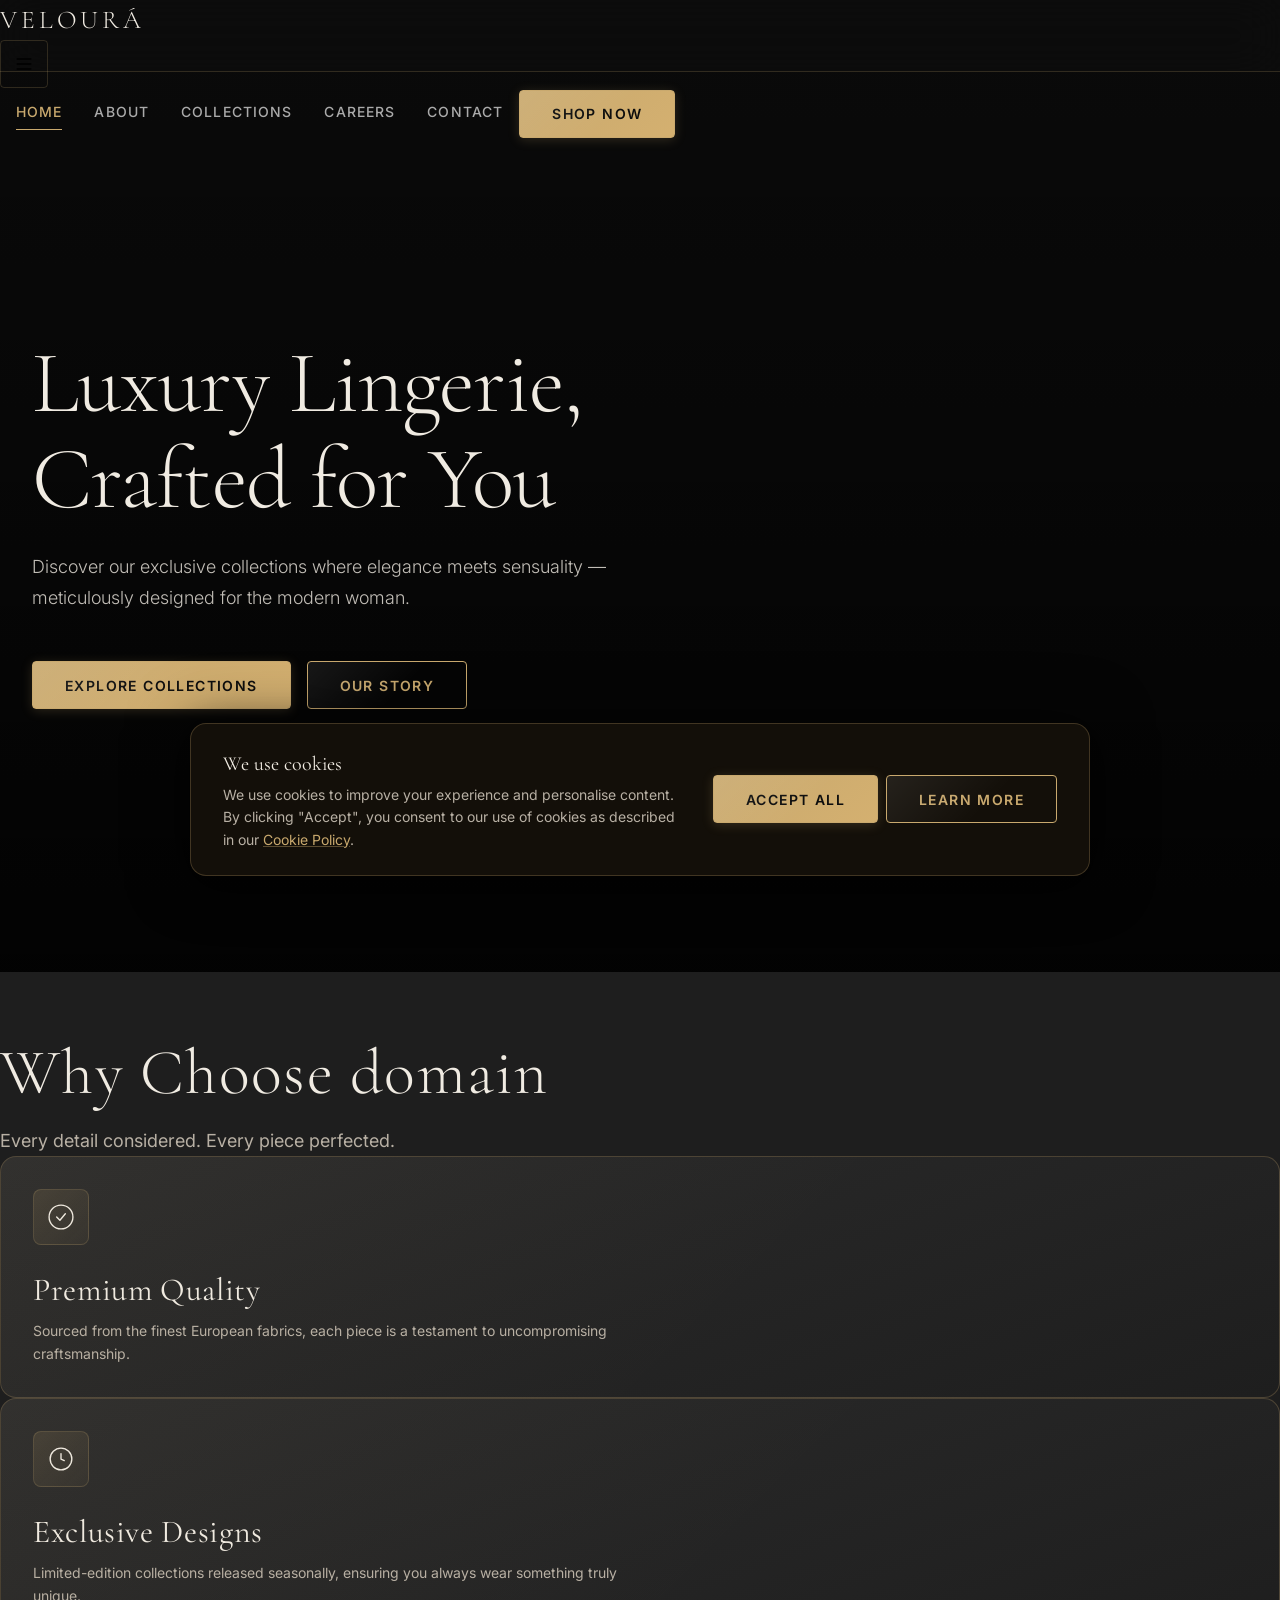
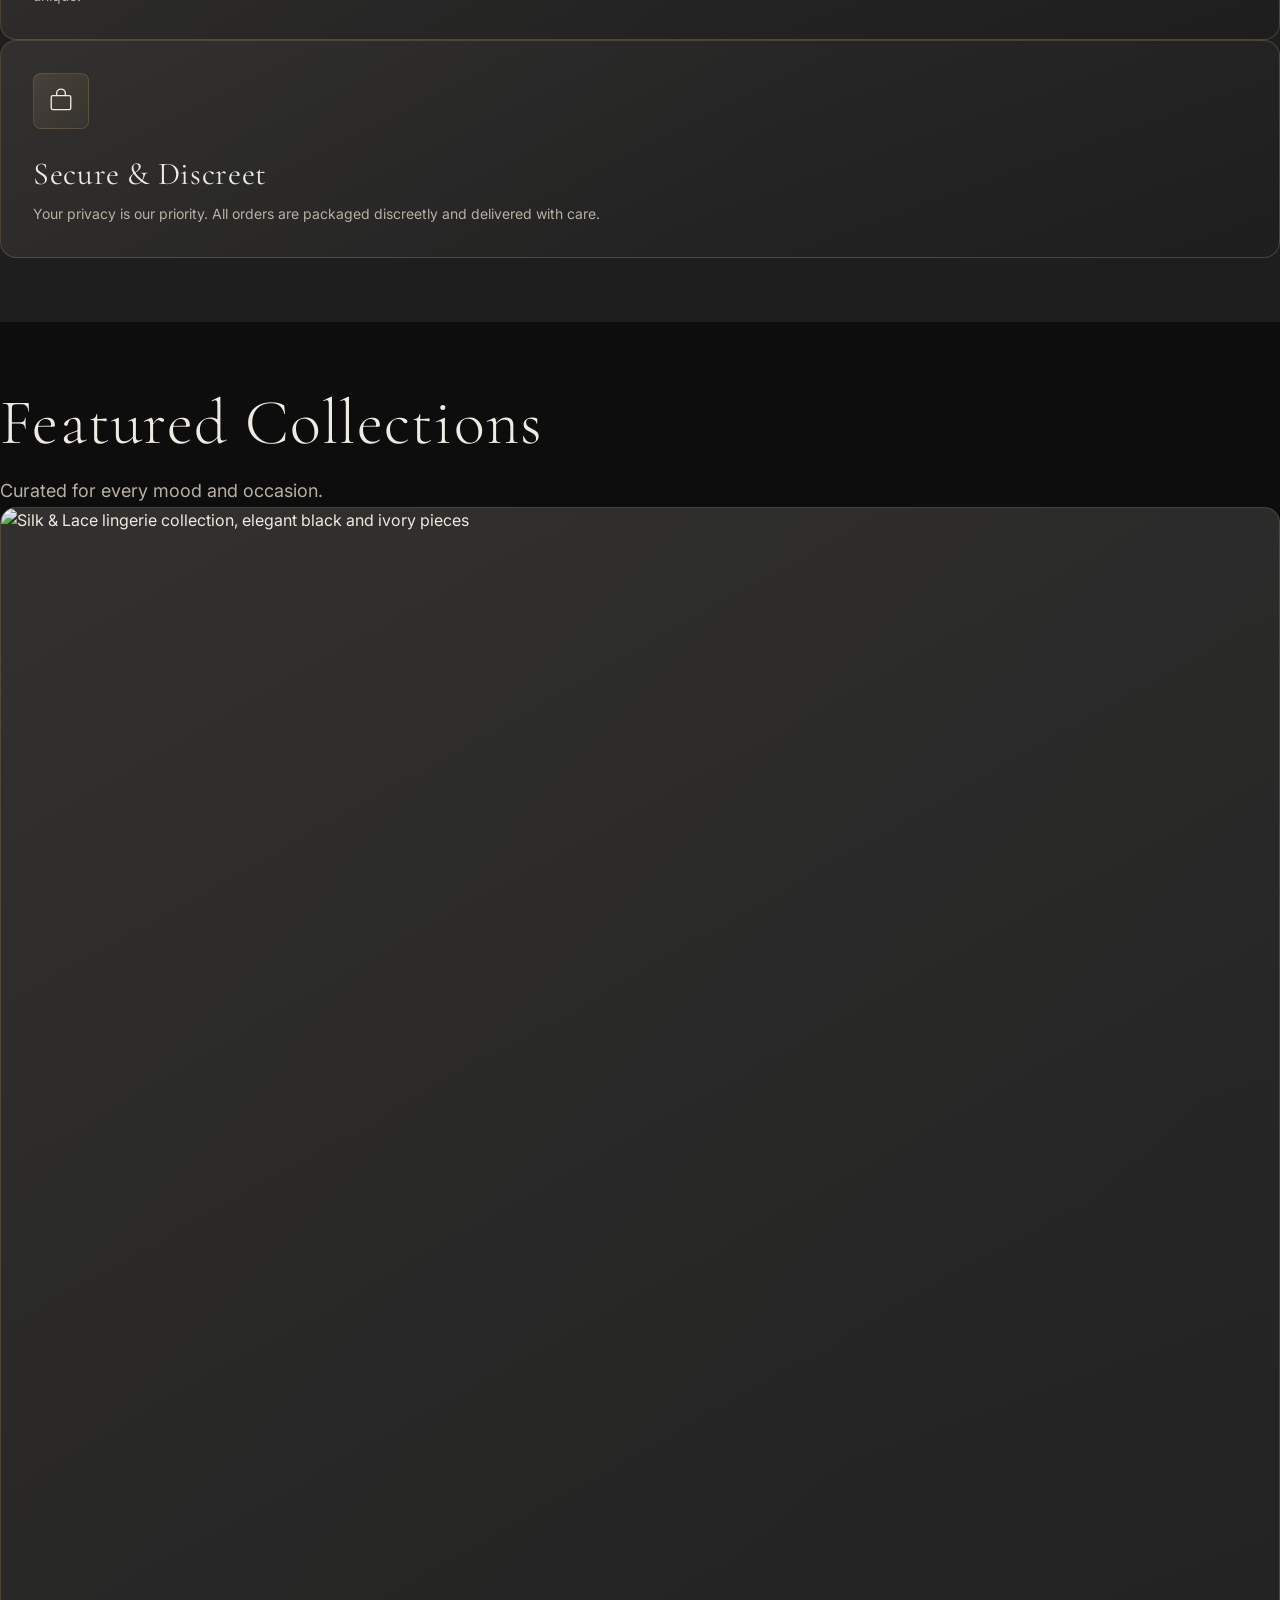
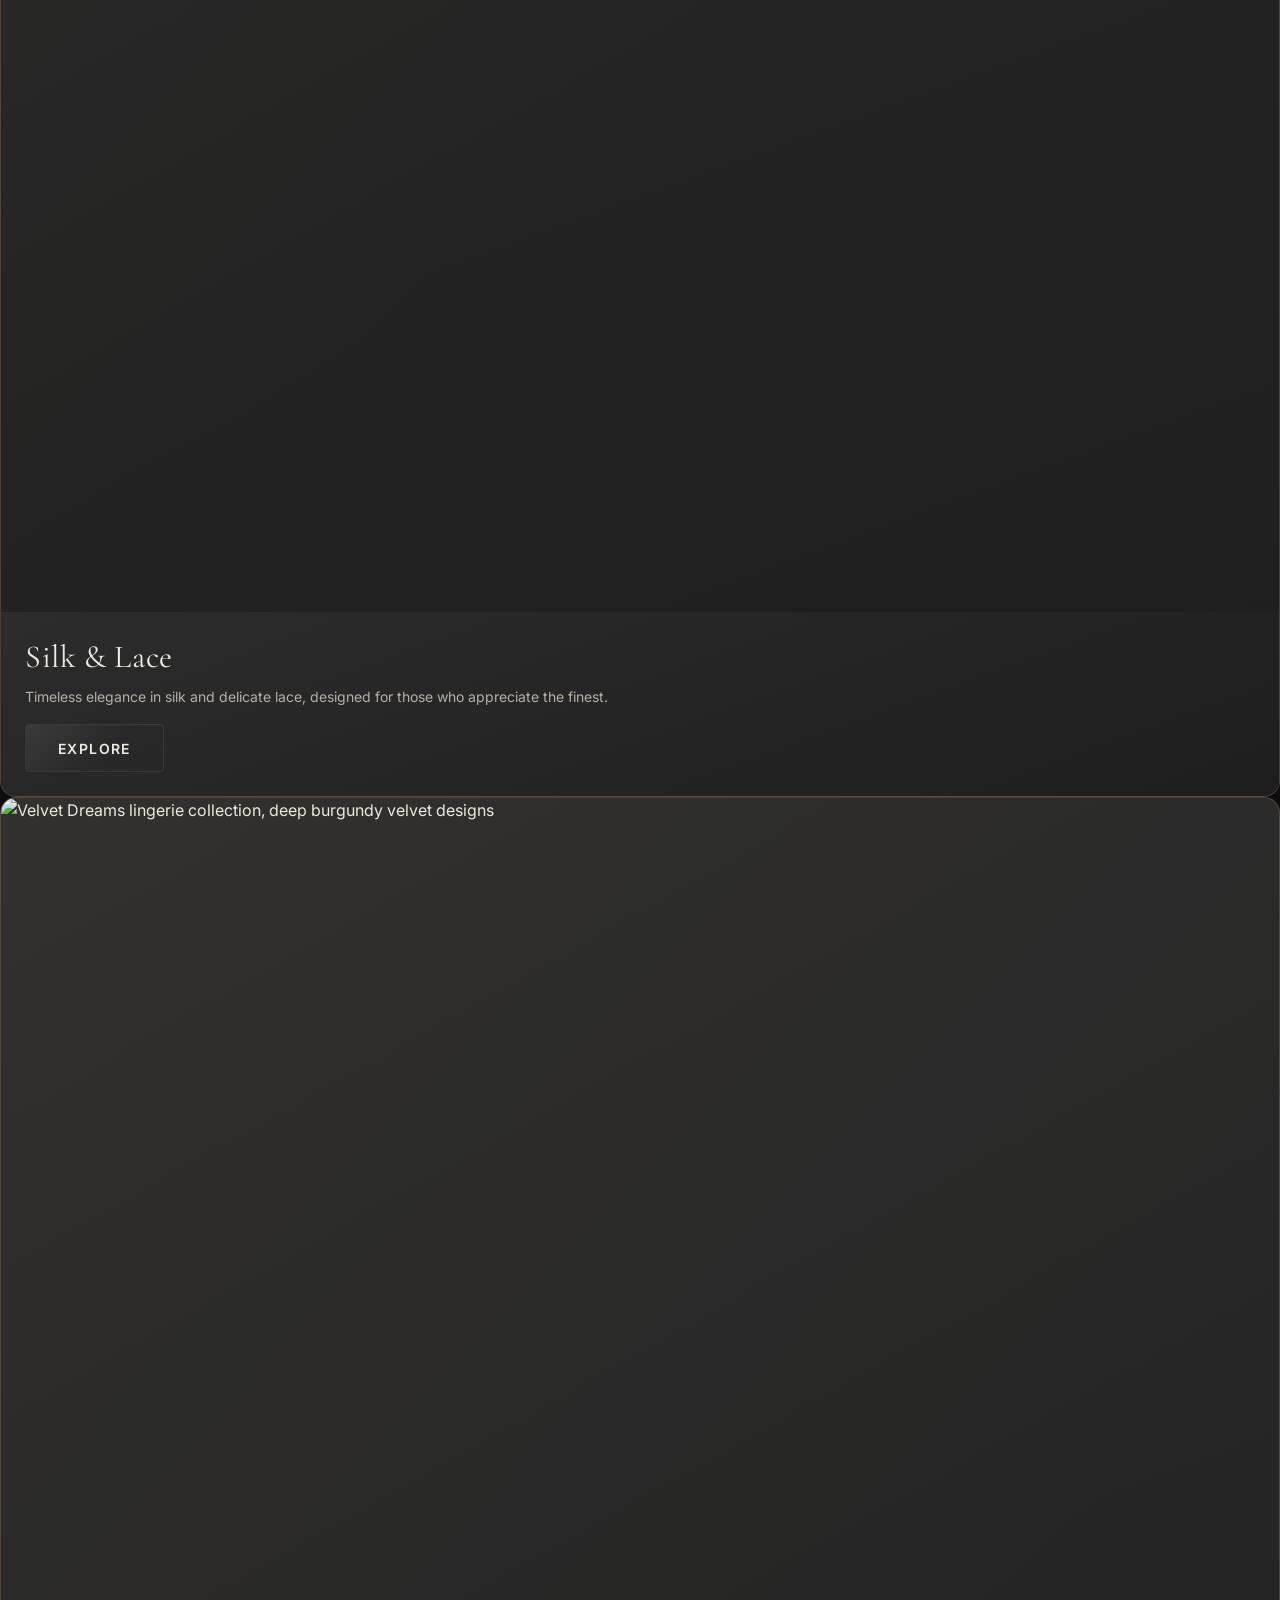
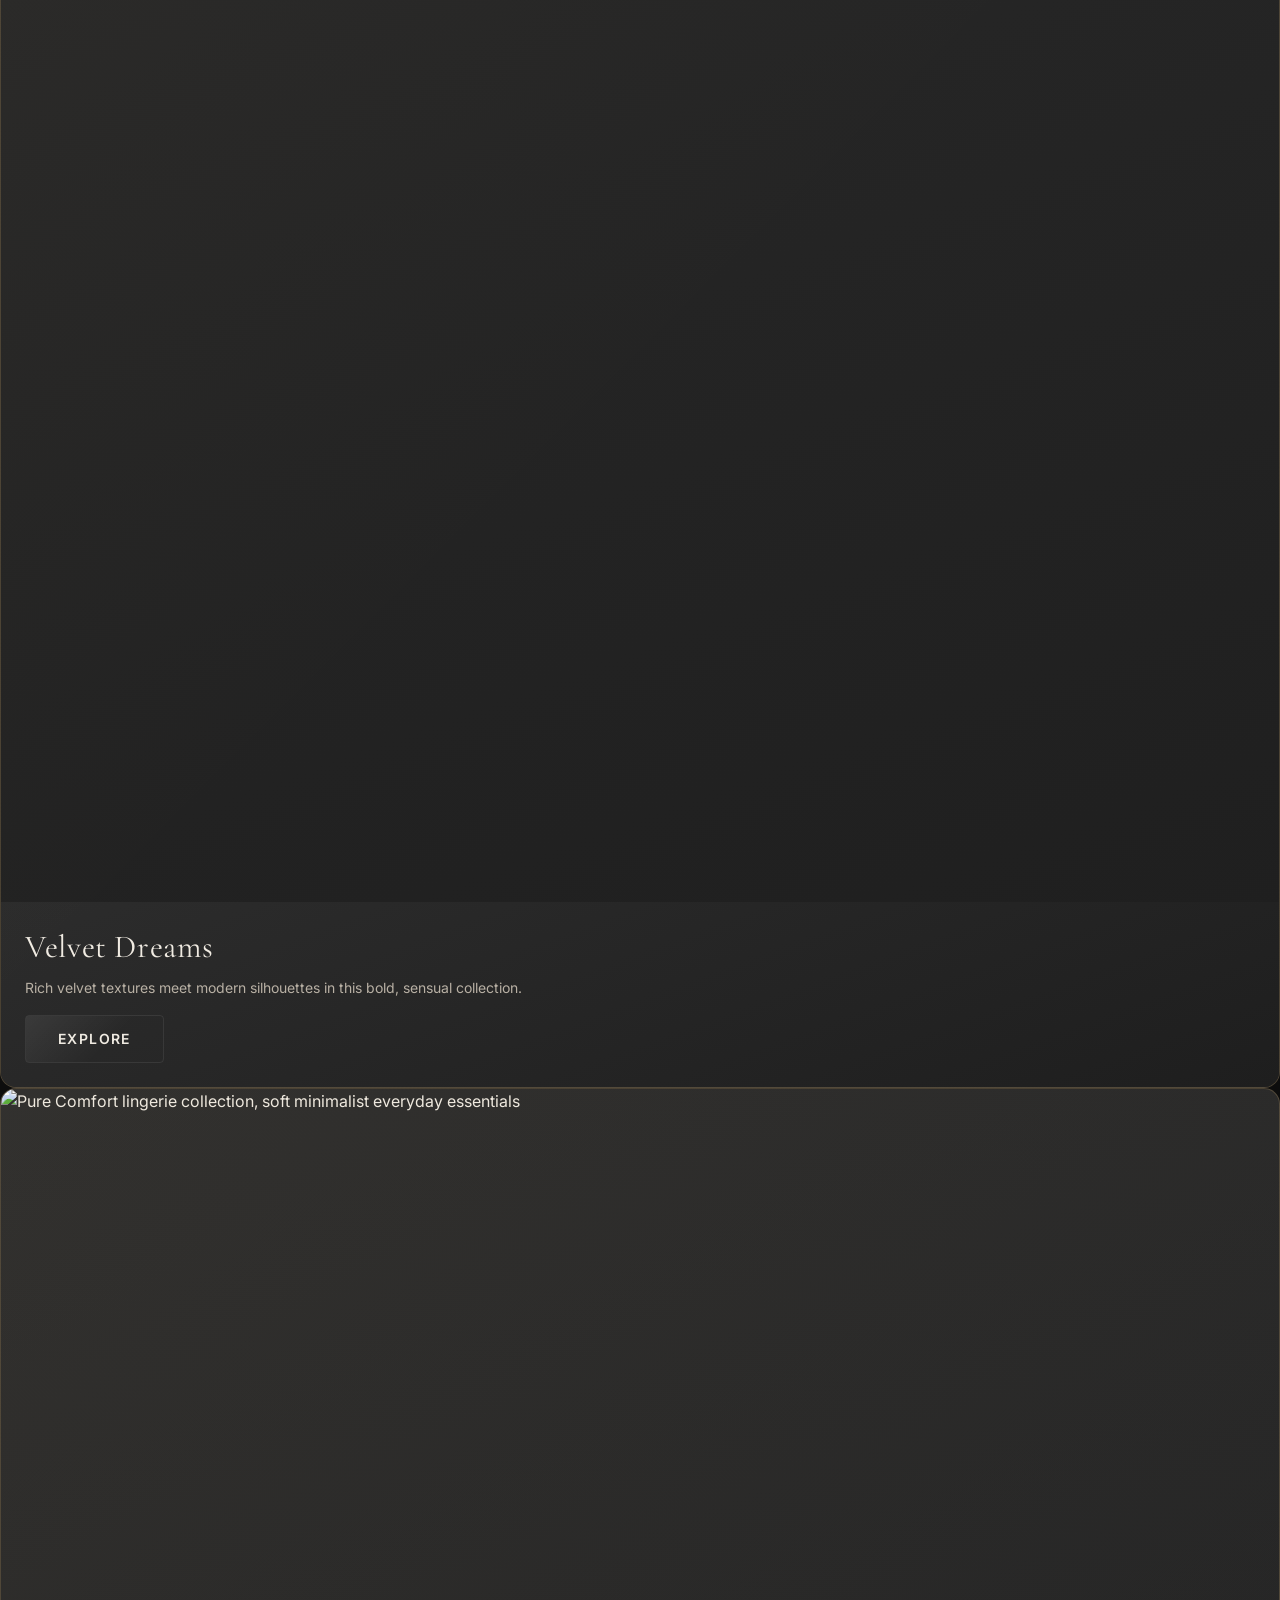
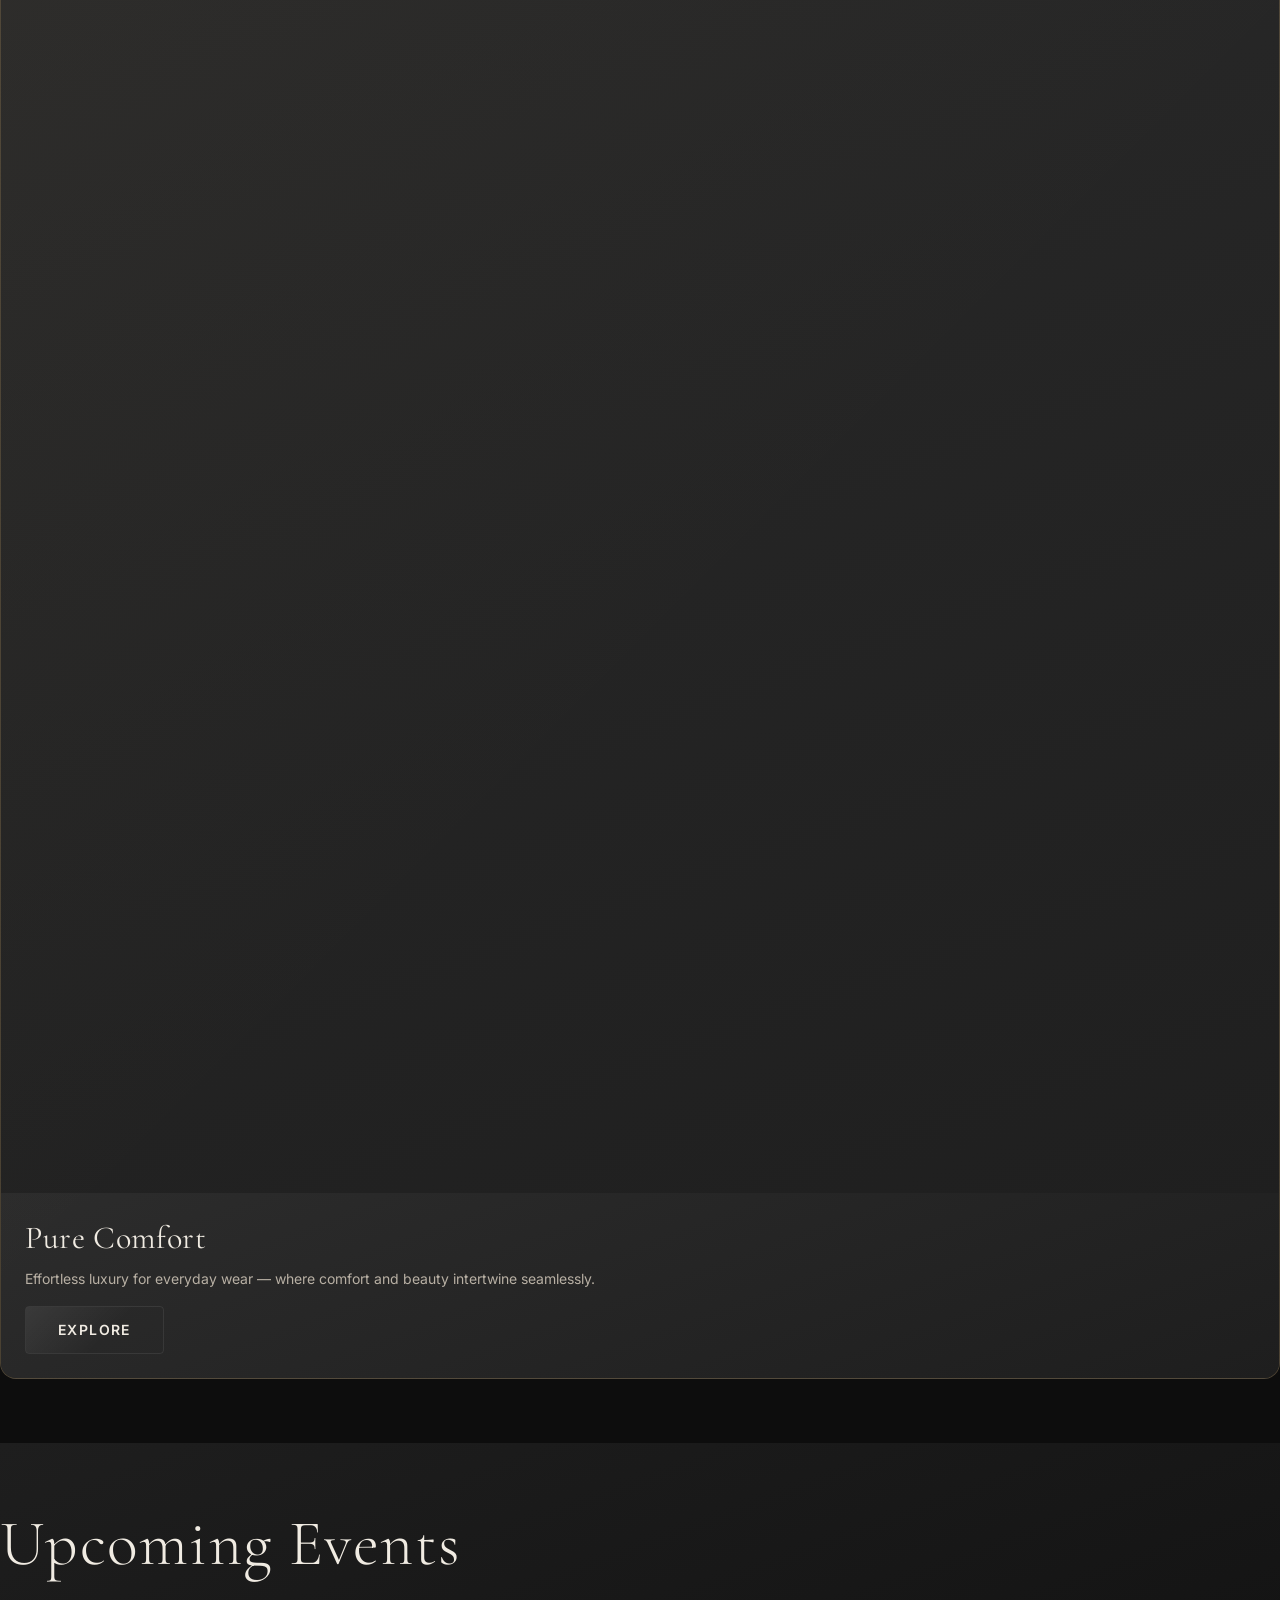
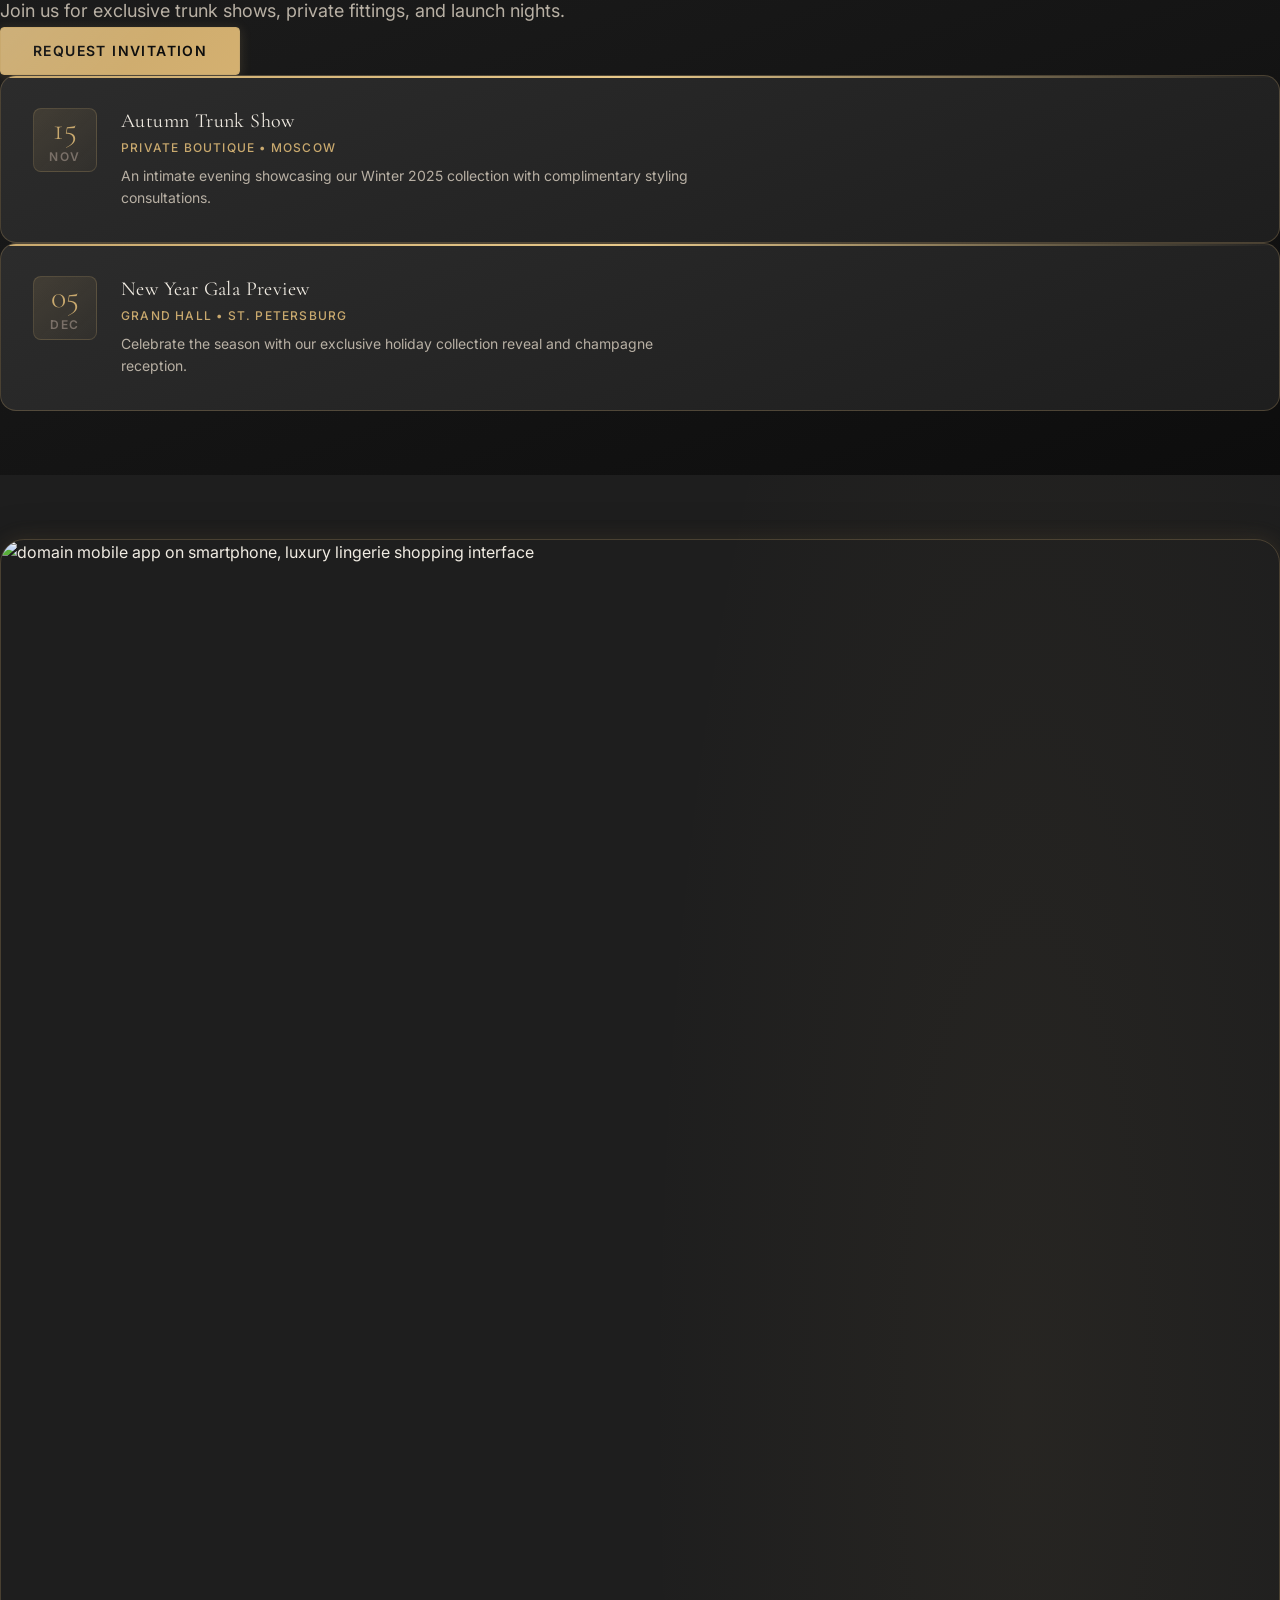
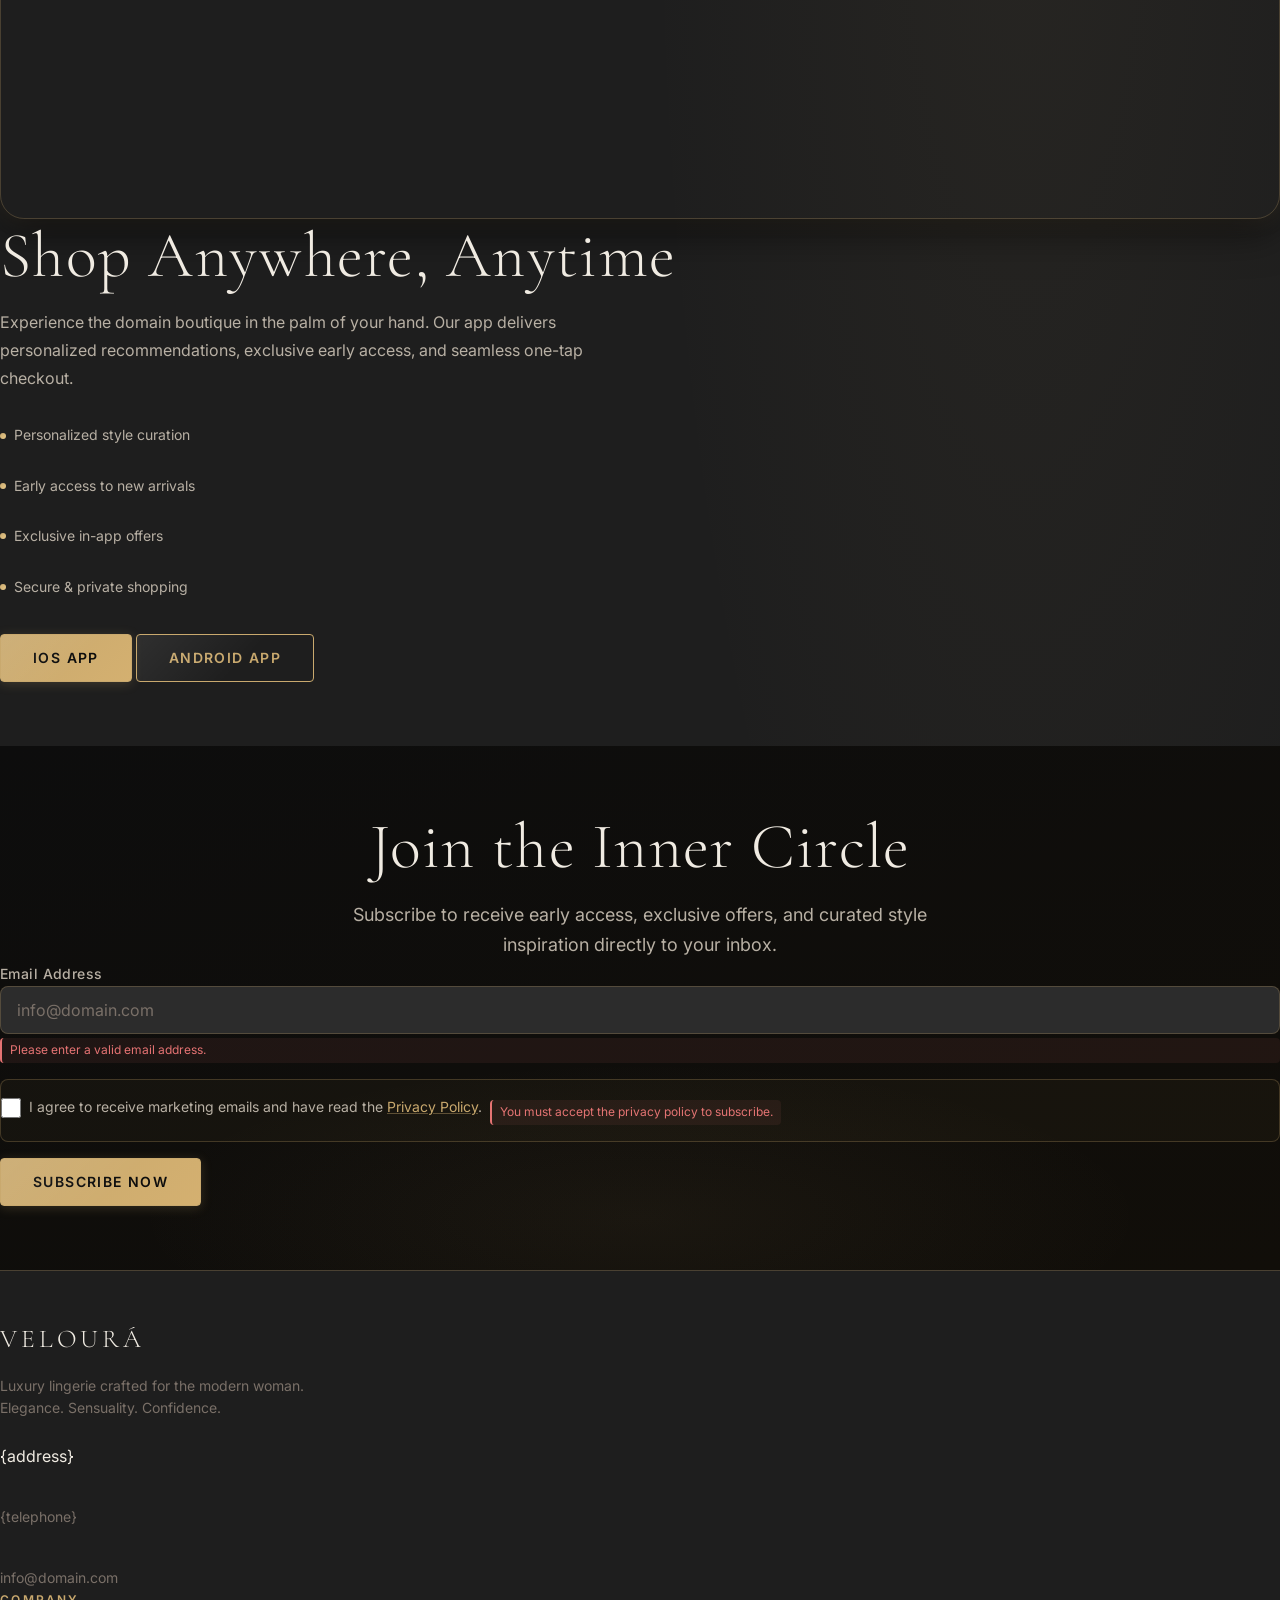
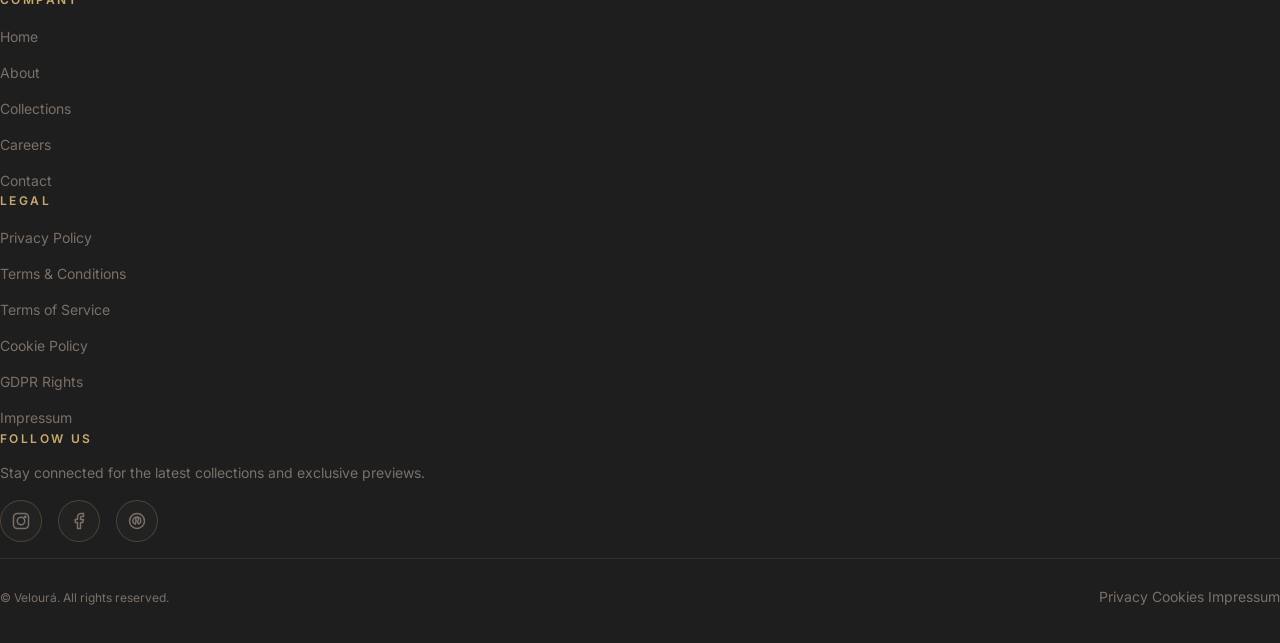
==== index.html @ 486b0f8d "Initial commit: Batch msgbatch_01GGLKEgUrs7JNoFE5QfkmEN results" ====
<!doctype html>
<html lang="en">
 <head>
  <meta charset="UTF-8">
  <meta name="viewport" content="width=device-width, initial-scale=1.0">
  <title>domain | Luxury Lingerie Boutique</title>
  <meta name="description" content="Discover domain — a premium luxury lingerie boutique offering refined collections for the modern woman. Explore our exquisite designs crafted with passion and precision.">
  <meta name="robots" content="index, follow">
  <link rel="canonical" href="https://domain.com/">
  <meta property="og:type" content="website">
  <meta property="og:url" content="https://domain.com/">
  <meta property="og:title" content="domain | Luxury Lingerie Boutique">
  <meta property="og:description" content="Discover domain — a premium luxury lingerie boutique offering refined collections for the modern woman.">
  <meta property="og:image" content="https://images.unsplash.com/photo-1558769132-cb1aea458c5e?w=1200&amp;q=80">
  <meta name="twitter:card" content="summary_large_image">
  <meta name="twitter:title" content="domain | Luxury Lingerie Boutique">
  <meta name="twitter:description" content="Discover domain — a premium luxury lingerie boutique offering refined collections for the modern woman.">
  <meta name="twitter:image" content="https://images.unsplash.com/photo-1558769132-cb1aea458c5e?w=1200&amp;q=80">
  <link rel="stylesheet" href="style.css">
  <link rel="icon" type="image/png" href="/favicon.png">
  <link rel="apple-touch-icon" href="/apple-touch-icon.png">
 </head>
 <body>
  <header class="l-header c-header navbar navbar-expand-md sticky-top" role="banner">
   <div class="container">
    <a class="navbar-brand c-logo" href="/" aria-label="Velourá — Home"> <span class="c-logo__wordmark">Velourá</span> </a>
    <button class="navbar-toggler c-nav__toggle" type="button" aria-controls="primaryNav" aria-expanded="false" aria-label="Toggle navigation"><span class="c-nav__toggle-icon"> 
      <svg width="24" height="24" viewBox="0 0 24 24" fill="none" aria-hidden="true" focusable="false">
       <rect x="3" y="5" width="18" height="2" rx="1" fill="currentColor" /> <rect x="3" y="11" width="18" height="2" rx="1" fill="currentColor" /> <rect x="3" y="17" width="18" height="2" rx="1" fill="currentColor" />
      </svg> 
     </span></button>
    <div class="collapse navbar-collapse c-nav" id="primaryNav">
     <ul class="navbar-nav ms-auto mb-2 mb-md-0 c-nav__list" role="list">
      <li class="nav-item" role="listitem"><a class="nav-link c-nav__link is-active" href="/" aria-current="page">Home</a></li>
      <li class="nav-item" role="listitem"><a class="nav-link c-nav__link" href="about.html">About</a></li>
      <li class="nav-item" role="listitem"><a class="nav-link c-nav__link" href="services.html">Collections</a></li>
      <li class="nav-item" role="listitem"><a class="nav-link c-nav__link" href="careers.html">Careers</a></li>
      <li class="nav-item" role="listitem"><a class="nav-link c-nav__link" href="contact.html">Contact</a></li>
     </ul>
     <a href="contact.html" class="c-button c-button--primary ms-md-3">Shop Now</a>
    </div>
   </div>
  </header>
  <main id="main-content">
   <section class="c-hero l-section" aria-labelledby="hero-heading" id="hero">
    <div class="c-hero__video-wrapper" role="img" aria-label="Luxury lingerie background">
     <video class="c-hero__video" autoplay muted loop playsinline poster="https://images.unsplash.com/photo-1558769132-cb1aea458c5e?w=1920&amp;q=80" aria-hidden="true">
      <source src="https://cdn.coverr.co/videos/coverr-fashion-model-walking-in-a-loft-1573/1080p.mp4" type="video/mp4">
     </video>
     <div class="c-hero__overlay" aria-hidden="true"></div>
    </div>
    <div class="container c-hero__content">
     <div class="row justify-content-start align-items-center">
      <div class="col-12 col-md-8 col-lg-6" data-aos="fade-up">
       <h1 class="c-hero__title">Luxury Lingerie,
        <br>
        Crafted for You</h1>
       <p class="c-hero__subtitle">Discover our exclusive collections where elegance meets sensuality — meticulously designed for the modern woman.</p>
       <div class="c-hero__actions d-flex flex-wrap gap-3">
        <a href="services.html" class="c-button c-button--primary">Explore Collections</a> <a href="about.html" class="c-button c-button--outline">Our Story</a>
       </div>
      </div>
     </div>
    </div>
   </section>
   <section class="l-section py-4 py-md-5 c-features" id="features" aria-labelledby="features-heading" scroll-margin-top="var(--header-h)">
    <div class="container">
     <div class="row text-center mb-4 mb-md-5">
      <div class="col-12">
       <h2 id="features-heading" class="c-section__title" data-aos="fade-up">Why Choose domain</h2>
       <p class="c-section__subtitle" data-aos="fade-up" data-aos-delay="100">Every detail considered. Every piece perfected.</p>
      </div>
     </div>
     <div class="row g-4">
      <div class="col-12 col-md-4" data-aos="fade-up" data-aos-delay="0">
       <div class="c-card c-card--feature h-100">
        <div class="c-card__icon-wrap" aria-hidden="true">
         <svg width="48" height="48" viewBox="0 0 48 48" fill="none" aria-hidden="true" focusable="false">
          <circle cx="24" cy="24" r="22" stroke="currentColor" stroke-width="2.5" /> <path d="M16 24l6 6 10-12" stroke="currentColor" stroke-width="2.5" stroke-linecap="round" stroke-linejoin="round" />
         </svg>
        </div>
        <h3 class="c-card__title">Premium Quality</h3>
        <p class="c-card__text">Sourced from the finest European fabrics, each piece is a testament to uncompromising craftsmanship.</p>
       </div>
      </div>
      <div class="col-12 col-md-4" data-aos="fade-up" data-aos-delay="120">
       <div class="c-card c-card--feature h-100">
        <div class="c-card__icon-wrap" aria-hidden="true">
         <svg width="48" height="48" viewBox="0 0 48 48" fill="none" aria-hidden="true" focusable="false">
          <path d="M24 4C13 4 4 13 4 24s9 20 20 20 20-9 20-20S35 4 24 4z" stroke="currentColor" stroke-width="2.5" /> <path d="M24 14v10l6 3" stroke="currentColor" stroke-width="2.5" stroke-linecap="round" />
         </svg>
        </div>
        <h3 class="c-card__title">Exclusive Designs</h3>
        <p class="c-card__text">Limited-edition collections released seasonally, ensuring you always wear something truly unique.</p>
       </div>
      </div>
      <div class="col-12 col-md-4" data-aos="fade-up" data-aos-delay="240">
       <div class="c-card c-card--feature h-100">
        <div class="c-card__icon-wrap" aria-hidden="true">
         <svg width="48" height="48" viewBox="0 0 48 48" fill="none" aria-hidden="true" focusable="false">
          <rect x="6" y="14" width="36" height="26" rx="3" stroke="currentColor" stroke-width="2.5" /> <path d="M16 14V10a8 8 0 0116 0v4" stroke="currentColor" stroke-width="2.5" stroke-linecap="round" />
         </svg>
        </div>
        <h3 class="c-card__title">Secure &amp; Discreet</h3>
        <p class="c-card__text">Your privacy is our priority. All orders are packaged discreetly and delivered with care.</p>
       </div>
      </div>
     </div>
    </div>
   </section>
   <section class="l-section py-4 py-md-5 c-collections" id="collections" aria-labelledby="collections-heading">
    <div class="container">
     <div class="row text-center mb-4 mb-md-5">
      <div class="col-12">
       <h2 id="collections-heading" class="c-section__title" data-aos="fade-up">Featured Collections</h2>
       <p class="c-section__subtitle" data-aos="fade-up" data-aos-delay="100">Curated for every mood and occasion.</p>
      </div>
     </div>
     <div class="row g-4">
      <div class="col-12 col-sm-6 col-lg-4" data-aos="fade-up" data-aos-delay="0">
       <article class="c-card c-card--collection h-100 d-flex flex-column">
        <div class="ratio ratio-3x4 c-card__media">
         <img src="https://images.unsplash.com/photo-1571513722275-4b41940f54b8?w=600&amp;q=80" alt="Silk &amp; Lace lingerie collection, elegant black and ivory pieces" width="600" height="800" class="img-fluid object-fit-cover" loading="lazy">
        </div>
        <div class="c-card__body d-flex flex-column flex-grow-1 p-3">
         <h3 class="c-card__title">Silk &amp; Lace</h3>
         <p class="c-card__text flex-grow-1">Timeless elegance in silk and delicate lace, designed for those who appreciate the finest.</p>
         <a href="services.html" class="c-button c-button--ghost mt-auto" aria-label="View Silk and Lace collection">Explore</a>
        </div>
       </article>
      </div>
      <div class="col-12 col-sm-6 col-lg-4" data-aos="fade-up" data-aos-delay="120">
       <article class="c-card c-card--collection h-100 d-flex flex-column">
        <div class="ratio ratio-3x4 c-card__media">
         <img src="https://images.unsplash.com/photo-1594484208280-efa00f96fc21?w=600&amp;q=80" alt="Velvet Dreams lingerie collection, deep burgundy velvet designs" width="600" height="800" class="img-fluid object-fit-cover" loading="lazy">
        </div>
        <div class="c-card__body d-flex flex-column flex-grow-1 p-3">
         <h3 class="c-card__title">Velvet Dreams</h3>
         <p class="c-card__text flex-grow-1">Rich velvet textures meet modern silhouettes in this bold, sensual collection.</p>
         <a href="services.html" class="c-button c-button--ghost mt-auto" aria-label="View Velvet Dreams collection">Explore</a>
        </div>
       </article>
      </div>
      <div class="col-12 col-sm-6 col-lg-4" data-aos="fade-up" data-aos-delay="240">
       <article class="c-card c-card--collection h-100 d-flex flex-column">
        <div class="ratio ratio-3x4 c-card__media">
         <img src="https://images.unsplash.com/photo-1603217040830-9a5b6e8d2929?w=600&amp;q=80" alt="Pure Comfort lingerie collection, soft minimalist everyday essentials" width="600" height="800" class="img-fluid object-fit-cover" loading="lazy">
        </div>
        <div class="c-card__body d-flex flex-column flex-grow-1 p-3">
         <h3 class="c-card__title">Pure Comfort</h3>
         <p class="c-card__text flex-grow-1">Effortless luxury for everyday wear — where comfort and beauty intertwine seamlessly.</p>
         <a href="services.html" class="c-button c-button--ghost mt-auto" aria-label="View Pure Comfort collection">Explore</a>
        </div>
       </article>
      </div>
     </div>
    </div>
   </section>
   <section class="l-section py-4 py-md-5 c-events" id="events" aria-labelledby="events-heading">
    <div class="container">
     <div class="row align-items-center mb-4 mb-md-5">
      <div class="col-12 col-md-8">
       <h2 id="events-heading" class="c-section__title" data-aos="fade-right">Upcoming Events</h2>
       <p class="c-section__subtitle" data-aos="fade-right" data-aos-delay="80">Join us for exclusive trunk shows, private fittings, and launch nights.</p>
      </div>
      <div class="col-12 col-md-4 text-md-end" data-aos="fade-left">
       <a href="contact.html" class="c-button c-button--primary">Request Invitation</a>
      </div>
     </div>
     <div class="row g-4">
      <div class="col-12 col-md-6" data-aos="fade-up" data-aos-delay="0">
       <article class="c-event-card" aria-label="Autumn Trunk Show event">
        <div class="c-event-card__date" aria-label="November 15">
         <span class="c-event-card__day">15</span> <span class="c-event-card__month">Nov</span>
        </div>
        <div class="c-event-card__info">
         <h3 class="c-event-card__title">Autumn Trunk Show</h3>
         <p class="c-event-card__meta">Private Boutique • Moscow</p>
         <p class="c-event-card__desc">An intimate evening showcasing our Winter 2025 collection with complimentary styling consultations.</p>
        </div>
       </article>
      </div>
      <div class="col-12 col-md-6" data-aos="fade-up" data-aos-delay="120">
       <article class="c-event-card" aria-label="New Year Gala Preview event">
        <div class="c-event-card__date" aria-label="December 5">
         <span class="c-event-card__day">05</span> <span class="c-event-card__month">Dec</span>
        </div>
        <div class="c-event-card__info">
         <h3 class="c-event-card__title">New Year Gala Preview</h3>
         <p class="c-event-card__meta">Grand Hall • St. Petersburg</p>
         <p class="c-event-card__desc">Celebrate the season with our exclusive holiday collection reveal and champagne reception.</p>
        </div>
       </article>
      </div>
     </div>
    </div>
   </section>
   <section class="l-section py-4 py-md-5 c-app-promo" id="app" aria-labelledby="app-heading">
    <div class="container">
     <div class="row align-items-center g-5">
      <div class="col-12 col-lg-6" data-aos="fade-right">
       <div class="ratio ratio-1x1 c-app-promo__image-wrap">
        <img src="https://images.unsplash.com/photo-1512941937669-90a1b58e7e9c?w=700&amp;q=80" alt="domain mobile app on smartphone, luxury lingerie shopping interface" width="700" height="700" class="img-fluid object-fit-cover" loading="lazy">
       </div>
      </div>
      <div class="col-12 col-lg-6" data-aos="fade-left" data-aos-delay="100">
       <h2 id="app-heading" class="c-section__title">Shop Anywhere, Anytime</h2>
       <p class="c-section__text">Experience the domain boutique in the palm of your hand. Our app delivers personalized recommendations, exclusive early access, and seamless one-tap checkout.</p>
       <ul class="c-app-promo__list" role="list">
        <li>Personalized style curation</li>
        <li>Early access to new arrivals</li>
        <li>Exclusive in-app offers</li>
        <li>Secure &amp; private shopping</li>
       </ul>
       <div class="d-flex flex-wrap gap-3 mt-4">
        <a href="contact.html" class="c-button c-button--primary" aria-label="Download domain app for iOS">iOS App</a> <a href="contact.html" class="c-button c-button--outline" aria-label="Download domain app for Android">Android App</a>
       </div>
      </div>
     </div>
    </div>
   </section>
   <section class="l-section py-4 py-md-5 c-newsletter" id="newsletter" aria-labelledby="newsletter-heading">
    <div class="container">
     <div class="row justify-content-center">
      <div class="col-12 col-md-10 col-lg-7 text-center" data-aos="fade-up">
       <h2 id="newsletter-heading" class="c-section__title">Join the Inner Circle</h2>
       <p class="c-section__subtitle">Subscribe to receive early access, exclusive offers, and curated style inspiration directly to your inbox.</p>
      </div>
     </div>
     <div class="row justify-content-center mt-4">
      <div class="col-12 col-md-8 col-lg-6">
       <form class="c-form c-newsletter__form" id="newsletterForm" method="POST" action="thank_you.html" novalidate aria-label="Newsletter sign-up form">
        <div class="mb-3">
         <label for="newsletter-email" class="form-label c-form__label">Email Address</label> <input type="email" class="form-control c-input" id="newsletter-email" name="email" placeholder="info@domain.com" required autocomplete="email" aria-required="true" aria-describedby="newsletter-email-error">
         <div class="invalid-feedback" id="newsletter-email-error" role="alert">Please enter a valid email address.</div>
        </div>
        <div class="mb-3 form-check c-form__consent">
         <input type="checkbox" class="form-check-input" id="newsletter-consent" name="consent" required aria-required="true" aria-describedby="newsletter-consent-error"> <label class="form-check-label" for="newsletter-consent"> I agree to receive marketing emails and have read the <a href="privacy.html" class="c-link">Privacy Policy</a>. </label>
         <div class="invalid-feedback" id="newsletter-consent-error" role="alert">You must accept the privacy policy to subscribe.</div>
        </div>
        <div class="d-grid">
         <button type="submit" class="c-button c-button--primary w-100">Subscribe Now</button>
        </div>
       </form>
      </div>
     </div>
    </div>
   </section>
  </main>
  <div class="c-cookie-banner" id="cookieBanner" role="dialog" aria-modal="true" aria-labelledby="cookie-title" aria-describedby="cookie-desc">
   <div class="c-cookie-banner__inner">
    <div class="c-cookie-banner__text">
     <p id="cookie-title" class="c-cookie-banner__heading">We use cookies</p>
     <p id="cookie-desc" class="c-cookie-banner__body">We use cookies to improve your experience and personalise content. By clicking "Accept", you consent to our use of cookies as described in our <a href="cookie_policy.html" class="c-link">Cookie Policy</a>.</p>
    </div>
    <div class="c-cookie-banner__actions d-flex flex-wrap gap-2">
     <button type="button" class="c-button c-button--primary" id="cookieAccept">Accept All</button>
     <a href="cookie_policy.html" class="c-button c-button--outline">Learn More</a>
    </div>
   </div>
  </div>
  <footer class="l-footer c-footer" role="contentinfo">
   <div class="container">
    <div class="row g-4 py-4 py-md-5">
     <div class="col-12 col-md-4">
      <a href="/" class="c-logo c-footer__brand" aria-label="Velourá — Home"> <span class="c-logo__wordmark">Velourá</span> </a>
      <p class="c-footer__tagline mt-2">Luxury lingerie crafted for the modern woman. Elegance. Sensuality. Confidence.</p>
      <address class="c-footer__address" aria-label="Company address"><span>{address}</span>
       <br>
       <a href="tel:{telephone}" class="c-footer__phone">{telephone}</a>
       <br>
       <a href="mailto:info@domain.com" class="c-footer__email">info@domain.com</a></address>
     </div>
     <div class="col-6 col-md-2">
      <h3 class="c-footer__heading">Company</h3>
      <ul class="c-footer__nav" role="list">
       <li><a href="/" class="c-footer__link">Home</a></li>
       <li><a href="about.html" class="c-footer__link">About</a></li>
       <li><a href="services.html" class="c-footer__link">Collections</a></li>
       <li><a href="careers.html" class="c-footer__link">Careers</a></li>
       <li><a href="contact.html" class="c-footer__link">Contact</a></li>
      </ul>
     </div>
     <div class="col-6 col-md-2">
      <h3 class="c-footer__heading">Legal</h3>
      <ul class="c-footer__nav" role="list">
       <li><a href="privacy.html" class="c-footer__link">Privacy Policy</a></li>
       <li><a href="terms_and_conditions.html" class="c-footer__link">Terms &amp; Conditions</a></li>
       <li><a href="terms_of_services.html" class="c-footer__link">Terms of Service</a></li>
       <li><a href="cookie_policy.html" class="c-footer__link">Cookie Policy</a></li>
       <li><a href="gdpr-rights.html" class="c-footer__link">GDPR Rights</a></li>
       <li><a href="impressum.html" class="c-footer__link">Impressum</a></li>
      </ul>
     </div>
     <div class="col-12 col-md-4">
      <h3 class="c-footer__heading">Follow Us</h3>
      <p class="c-footer__social-text">Stay connected for the latest collections and exclusive previews.</p>
      <div class="c-footer__social d-flex gap-3 mt-2">
       <a href="contact.html" class="c-footer__social-link" aria-label="Velourá on Instagram"> 
        <svg width="24" height="24" viewBox="0 0 24 24" fill="none" aria-hidden="true" focusable="false">
         <rect x="2" y="2" width="20" height="20" rx="5" stroke="currentColor" stroke-width="2" /> <circle cx="12" cy="12" r="5" stroke="currentColor" stroke-width="2" /> <circle cx="17.5" cy="6.5" r="1.5" fill="currentColor" />
        </svg> 
       </a> <a href="contact.html" class="c-footer__social-link" aria-label="Velourá on Facebook"> 
        <svg width="24" height="24" viewBox="0 0 24 24" fill="none" aria-hidden="true" focusable="false">
         <path d="M18 2h-3a5 5 0 00-5 5v3H7v4h3v8h4v-8h3l1-4h-4V7a1 1 0 011-1h3z" stroke="currentColor" stroke-width="2" stroke-linecap="round" stroke-linejoin="round" />
        </svg> 
       </a> <a href="contact.html" class="c-footer__social-link" aria-label="Velourá on Pinterest"> 
        <svg width="24" height="24" viewBox="0 0 24 24" fill="none" aria-hidden="true" focusable="false">
         <circle cx="12" cy="12" r="10" stroke="currentColor" stroke-width="2" /> <path d="M9.5 16.5c.5-1.5 1-3 1.5-4.5-.5-.8-.7-1.5-.7-2.5 0-1.5 1-2.5 2-2.5s1.5.8 1.5 2c0 1.5-.8 3.5-.8 5s1 2 2 1.5 2-2.5 2-4c0-3-2-5-5-5-3.5 0-5.5 2.5-5.5 5 0 1.5.5 2.5 1.5 3.5" stroke="currentColor" stroke-width="2" stroke-linecap="round" />
        </svg> 
       </a>
      </div>
     </div>
    </div>
    <div class="c-footer__bottom row border-top py-3 align-items-center">
     <div class="col-12 col-md-6 text-center text-md-start">
      <p class="c-footer__copy mb-0">© <span id="currentYear"></span> Velourá. All rights reserved.</p>
     </div>
     <div class="col-12 col-md-6 text-center text-md-end mt-2 mt-md-0">
      <a href="privacy.html" class="c-footer__link me-3">Privacy</a> <a href="cookie_policy.html" class="c-footer__link me-3">Cookies</a> <a href="impressum.html" class="c-footer__link">Impressum</a>
     </div>
    </div>
   </div>
  </footer>
  <script src="script.js" defer></script>
 </body>
</html>
---- style.css ----
@import url('https://fonts.googleapis.com/css2?family=Cormorant+Garamond:ital,wght@0,300;0,400;0,600;1,300;1,400&family=Inter:wght@300;400;500;600;700&display=swap');

:root {
  --color-primary: #1a1a1a;
  --color-secondary: #c9a96e;
  --color-accent: #e8c98a;
  --color-accent-hover: #d4b070;
  --color-neutral-dark: #0d0d0d;
  --color-neutral-mid: #2a2a2a;
  --color-neutral-light: #f5f0e8;
  --color-neutral-100: #1e1e1e;
  --color-neutral-200: #2c2c2c;
  --color-neutral-300: #3a3a3a;
  --color-neutral-400: #555555;
  --color-neutral-500: #888888;
  --color-neutral-600: #aaaaaa;
  --color-neutral-700: #cccccc;
  --color-neutral-800: #e8e8e8;
  --color-neutral-900: #f4f0eb;
  --color-surface: rgba(20, 20, 20, 0.92);
  --color-glass: rgba(255, 255, 255, 0.04);
  --color-glass-border: rgba(201, 169, 110, 0.2);
  --color-text-primary: #f0ebe2;
  --color-text-secondary: #b8b0a4;
  --color-text-muted: #7a7068;
  --color-success: #4caf50;
  --color-error: #e57373;
  --color-border: rgba(201, 169, 110, 0.25);
  --color-border-light: rgba(255, 255, 255, 0.08);

  --font-primary: 'Inter', system-ui, -apple-system, sans-serif;
  --font-secondary: 'Cormorant Garamond', Georgia, serif;
  --font-size-xs: clamp(0.65rem, 1vw, 0.75rem);
  --font-size-sm: clamp(0.8rem, 1.5vw, 0.875rem);
  --font-size-base: clamp(0.9rem, 2vw, 1rem);
  --font-size-lg: clamp(1rem, 2.5vw, 1.125rem);
  --font-size-xl: clamp(1.125rem, 3vw, 1.25rem);
  --font-size-2xl: clamp(1.5rem, 4vw, 2rem);
  --font-size-3xl: clamp(2rem, 5vw, 3rem);
  --font-size-4xl: clamp(2.5rem, 6vw, 4rem);
  --font-size-hero: clamp(2.8rem, 8vw, 5.5rem);
  --font-weight-light: 300;
  --font-weight-regular: 400;
  --font-weight-medium: 500;
  --font-weight-semibold: 600;
  --font-weight-bold: 700;
  --line-height-base: 1.6;
  --line-height-heading: 1.15;
  --line-height-tight: 1.1;

  --space-xs: 0.25rem;
  --space-sm: 0.5rem;
  --space-md: 1rem;
  --space-lg: 1.5rem;
  --space-xl: 2rem;
  --space-2xl: 3rem;
  --space-3xl: 4rem;
  --space-4xl: 6rem;

  --logo-w: 150px;
  --logo-h: 40px;
  --header-h: 72px;
  --nav-h: 72px;
  --container-max: 1280px;
  --container-padding: clamp(1rem, 5vw, 2rem);
  --z-nav: 1000;
  --z-modal: 1050;
  --z-overlay: 999;
  --z-burger-menu: 1040;

  --transition-base: 220ms ease-in-out;
  --transition-slow: 420ms ease-in-out;
  --transition-fast: 120ms ease-in-out;

  --shadow-sm: 0 1px 2px rgba(0, 0, 0, 0.3);
  --shadow-md: 0 4px 12px rgba(0, 0, 0, 0.4);
  --shadow-lg: 0 12px 40px rgba(0, 0, 0, 0.6);
  --shadow-glow: 0 0 20px rgba(201, 169, 110, 0.18);
  --shadow-glow-strong: 0 0 40px rgba(201, 169, 110, 0.28);

  --border-radius-sm: 4px;
  --border-radius-md: 8px;
  --border-radius-lg: 16px;
  --border-radius-xl: 24px;
  --border-radius-pill: 999px;

  --bp-lg: 1024px;
  --bp-md: 768px;
  --bp-sm: 480px;
}

@media (prefers-reduced-motion: reduce) {
  *,
  *::before,
  *::after {
    animation-duration: 0.01ms !important;
    animation-iteration-count: 1 !important;
    transition-duration: 0.01ms !important;
    scroll-behavior: auto !important;
  }

  [data-aos] {
    transform: none !important;
    transition: none !important;
  }
}

*,
*::before,
*::after {
  box-sizing: border-box;
  margin: 0;
  padding: 0;
}

html {
  font-size: 16px;
  scroll-behavior: smooth;
  max-width: 100%;
  overflow-x: hidden;
  scroll-padding-top: var(--nav-h);
}

body {
  font-family: var(--font-primary);
  font-size: var(--font-size-base);
  font-weight: var(--font-weight-regular);
  line-height: var(--line-height-base);
  color: var(--color-text-primary);
  background-color: var(--color-neutral-dark);
  max-width: 100%;
  overflow-x: hidden;
  -webkit-font-smoothing: antialiased;
  -moz-osx-font-smoothing: grayscale;
}

body.u-no-scroll {
  overflow: hidden;
}

img,
svg,
video {
  max-width: 100%;
  height: auto;
  display: block;
}

pre,
code,
table {
  max-width: 100%;
  overflow: auto;
}

.row {
  --bs-gutter-x: 1.5rem;
}

.ratio {
  overflow: hidden;
}

[class='col'] {
  min-width: 0;
}

a {
  color: var(--color-secondary);
  text-decoration: none;
  transition: color var(--transition-base);
}

a:hover {
  color: var(--color-accent);
  text-decoration: underline;
}

a:focus-visible {
  outline: 2px solid var(--color-secondary);
  outline-offset: 3px;
  border-radius: var(--border-radius-sm);
}

button:focus-visible,
input:focus-visible,
textarea:focus-visible,
select:focus-visible {
  outline: 2px solid var(--color-secondary);
  outline-offset: 2px;
  box-shadow: 0 0 0 4px rgba(201, 169, 110, 0.2);
}

::selection {
  background-color: rgba(201, 169, 110, 0.3);
  color: var(--color-text-primary);
}

h1,
h2,
h3,
h4,
h5,
h6 {
  font-family: var(--font-secondary);
  font-weight: var(--font-weight-light);
  line-height: var(--line-height-heading);
  color: var(--color-text-primary);
  margin-top: var(--space-xl);
  margin-bottom: var(--space-md);
  letter-spacing: 0.02em;
}

h1:first-child,
h2:first-child,
h3:first-child,
h4:first-child,
h5:first-child,
h6:first-child {
  margin-top: 0;
}

h1 {
  font-size: var(--font-size-hero);
  font-weight: var(--font-weight-light);
  letter-spacing: -0.01em;
  line-height: var(--line-height-tight);
}

h2 {
  font-size: var(--font-size-4xl);
  font-weight: var(--font-weight-light);
}

h3 {
  font-size: var(--font-size-3xl);
  font-weight: var(--font-weight-regular);
}

h4 {
  font-size: var(--font-size-2xl);
  font-weight: var(--font-weight-regular);
}

h5 {
  font-size: var(--font-size-xl);
  font-weight: var(--font-weight-medium);
  font-family: var(--font-primary);
}

h6 {
  font-size: var(--font-size-lg);
  font-weight: var(--font-weight-semibold);
  font-family: var(--font-primary);
}

p {
  max-width: 65ch;
  margin-bottom: var(--space-md);
  color: var(--color-text-secondary);
}

p:last-child {
  margin-bottom: 0;
}

ul,
ol {
  padding-left: var(--space-lg);
  margin-bottom: var(--space-md);
}

li {
  margin-bottom: var(--space-xs);
  color: var(--color-text-secondary);
}

blockquote {
  border-left: 2px solid var(--color-secondary);
  padding-left: var(--space-lg);
  margin: var(--space-xl) 0;
  font-family: var(--font-secondary);
  font-size: var(--font-size-xl);
  font-style: italic;
  color: var(--color-text-secondary);
}

hr {
  border: none;
  border-top: 1px solid var(--color-border);
  margin: var(--space-xl) 0;
}

.l-container {
  width: 100%;
  max-width: var(--container-max);
  margin-left: auto;
  margin-right: auto;
  padding-left: var(--container-padding);
  padding-right: var(--container-padding);
}

.l-section {
  padding-top: var(--space-3xl);
  padding-bottom: var(--space-3xl);
}

.l-section--sm {
  padding-top: var(--space-xl);
  padding-bottom: var(--space-xl);
}

.l-section--lg {
  padding-top: var(--space-4xl);
  padding-bottom: var(--space-4xl);
}

.l-section--page-hero {
  padding-top: calc(var(--header-h) + var(--space-3xl));
  padding-bottom: var(--space-3xl);
  background-color: var(--color-neutral-100);
  border-bottom: 1px solid var(--color-border);
  position: relative;
  overflow: hidden;
}

.l-section--page-hero::before {
  content: '';
  position: absolute;
  top: 0;
  right: 0;
  width: 50%;
  height: 100%;
  background: radial-gradient(
    ellipse at top right,
    rgba(201, 169, 110, 0.07) 0%,
    transparent 70%
  );
  pointer-events: none;
}

.l-grid {
  display: grid;
  gap: var(--space-lg);
}

.l-grid--2 {
  grid-template-columns: repeat(2, 1fr);
}

.l-grid--3 {
  grid-template-columns: repeat(3, 1fr);
}

.l-grid--4 {
  grid-template-columns: repeat(4, 1fr);
}

.l-header {
  position: sticky;
  top: 0;
  z-index: var(--z-nav);
  width: 100%;
  height: var(--header-h);
}

.l-footer {
  background-color: var(--color-neutral-100);
  border-top: 1px solid var(--color-border);
  padding-top: var(--space-2xl);
  padding-bottom: var(--space-xl);
}

.navbar {
  background-color: rgba(13, 13, 13, 0.92) !important;
  backdrop-filter: blur(24px);
  -webkit-backdrop-filter: blur(24px);
  border-bottom: 1px solid var(--color-glass-border) !important;
  height: var(--header-h);
  transition: background-color var(--transition-base), box-shadow var(--transition-base);
  padding-top: 0;
  padding-bottom: 0;
}

.navbar.scrolled {
  background-color: rgba(10, 10, 10, 0.98) !important;
  box-shadow: var(--shadow-md);
}

.navbar-brand {
  font-family: var(--font-secondary);
  font-size: clamp(1.2rem, 3vw, 1.6rem);
  font-weight: var(--font-weight-light);
  color: var(--color-text-primary) !important;
  letter-spacing: 0.12em;
  text-transform: uppercase;
  text-decoration: none;
  transition: color var(--transition-base);
  width: var(--logo-w);
  height: var(--logo-h);
  display: flex;
  align-items: center;
}

.navbar-brand:hover {
  color: var(--color-secondary) !important;
  text-decoration: none;
}

.c-logo {
  display: flex;
  align-items: center;
  width: var(--logo-w);
  height: var(--logo-h);
  text-decoration: none;
}

.c-logo__wordmark {
  font-family: var(--font-secondary);
  font-size: clamp(1.2rem, 3vw, 1.6rem);
  font-weight: var(--font-weight-light);
  color: var(--color-text-primary);
  letter-spacing: 0.15em;
  text-transform: uppercase;
  white-space: nowrap;
  transition: color var(--transition-base);
}

.c-logo:hover .c-logo__wordmark {
  color: var(--color-secondary);
}

.c-logo__text {
  font-family: var(--font-secondary);
  font-size: 1.4rem;
  font-weight: var(--font-weight-light);
  color: var(--color-text-primary);
  letter-spacing: 0.15em;
  text-transform: uppercase;
  white-space: nowrap;
  transition: color var(--transition-base);
}

.c-logo:hover .c-logo__text {
  color: var(--color-secondary);
}

.c-nav {
  display: flex;
  align-items: center;
}

.navbar-nav .nav-link {
  font-family: var(--font-primary);
  font-size: var(--font-size-sm);
  font-weight: var(--font-weight-medium);
  color: var(--color-neutral-600) !important;
  letter-spacing: 0.08em;
  text-transform: uppercase;
  padding: var(--space-sm) var(--space-md) !important;
  transition: color var(--transition-base);
  position: relative;
  text-decoration: none;
  min-height: 48px;
  display: flex;
  align-items: center;
}

.navbar-nav .nav-link::after {
  content: '';
  position: absolute;
  bottom: 6px;
  left: var(--space-md);
  right: var(--space-md);
  height: 1px;
  background-color: var(--color-secondary);
  transform: scaleX(0);
  transform-origin: left center;
  transition: transform var(--transition-base);
}

.navbar-nav .nav-link:hover {
  color: var(--color-text-primary) !important;
  text-decoration: none;
}

.navbar-nav .nav-link:hover::after {
  transform: scaleX(1);
}

.navbar-nav .nav-link.active,
.navbar-nav .nav-link.is-active,
.navbar-nav .nav-link[aria-current='page'] {
  color: var(--color-secondary) !important;
}

.navbar-nav .nav-link.active::after,
.navbar-nav .nav-link.is-active::after,
.navbar-nav .nav-link[aria-current='page']::after {
  transform: scaleX(1);
}

.navbar-nav .nav-link:focus-visible {
  outline: 2px solid var(--color-secondary);
  outline-offset: 2px;
  border-radius: var(--border-radius-sm);
}

.c-nav__list {
  list-style: none;
  padding: 0;
  margin: 0;
  display: flex;
  align-items: center;
}

.c-nav__link {
  font-family: var(--font-primary);
  font-size: var(--font-size-sm);
  font-weight: var(--font-weight-medium);
  color: var(--color-neutral-600) !important;
  letter-spacing: 0.08em;
  text-transform: uppercase;
  text-decoration: none;
  transition: color var(--transition-base);
  min-height: 48px;
  display: flex;
  align-items: center;
  padding: var(--space-sm) var(--space-md);
}

.c-nav__link:hover,
.c-nav__link.is-active {
  color: var(--color-secondary) !important;
  text-decoration: none;
}

.navbar-toggler {
  background: transparent !important;
  border: 1px solid var(--color-glass-border) !important;
  border-radius: var(--border-radius-sm) !important;
  padding: 10px !important;
  transition: border-color var(--transition-base), background-color var(--transition-base);
  width: 48px;
  height: 48px;
  display: flex;
  align-items: center;
  justify-content: center;
  cursor: pointer;
  position: relative;
  z-index: calc(var(--z-nav) + 10);
}

.navbar-toggler:hover {
  border-color: var(--color-secondary) !important;
  background-color: rgba(201, 169, 110, 0.08) !important;
}

.navbar-toggler:focus {
  box-shadow: 0 0 0 3px rgba(201, 169, 110, 0.25) !important;
  outline: none;
}

.navbar-toggler-icon {
  filter: invert(1);
  width: 20px;
  height: 20px;
}

.c-nav__toggle {
  background: transparent;
  border: 1px solid var(--color-glass-border);
  border-radius: var(--border-radius-sm);
  padding: 10px;
  cursor: pointer;
  display: flex;
  flex-direction: column;
  justify-content: center;
  align-items: center;
  gap: 5px;
  width: 48px;
  height: 48px;
  transition: border-color var(--transition-base), background-color var(--transition-base);
  position: relative;
}

.c-nav__toggle:hover {
  border-color: var(--color-secondary);
  background-color: rgba(201, 169, 110, 0.08);
}

.c-nav__toggle:focus-visible {
  outline: 2px solid var(--color-secondary);
  outline-offset: 2px;
}

.c-nav__toggle-icon {
  display: flex;
  flex-direction: column;
  justify-content: center;
  align-items: center;
  gap: 5px;
  width: 20px;
  height: 20px;
  position: relative;
}

.c-nav__toggle-icon::before,
.c-nav__toggle-icon::after,
.c-nav__toggle-line {
  display: block;
  width: 20px;
  height: 1.5px;
  background-color: var(--color-text-primary);
  border-radius: 2px;
  transition: transform var(--transition-base), width var(--transition-base);
}

.c-nav__toggle-line {
  display: block;
  width: 20px;
  height: 1.5px;
  background-color: var(--color-text-primary);
  border-radius: 2px;
  transition: transform var(--transition-base), width var(--transition-base);
}

.navbar-collapse {
  transition: transform var(--transition-base), visibility var(--transition-base);
}

@media (max-width: 767px) {
  .navbar-collapse {
    position: fixed;
    top: 0;
    left: 0;
    right: 0;
    bottom: 0;
    background: linear-gradient(160deg, rgba(13, 13, 13, 0.99) 0%, rgba(20, 16, 10, 0.99) 100%);
    backdrop-filter: blur(30px);
    -webkit-backdrop-filter: blur(30px);
    z-index: var(--z-burger-menu);
    display: flex !important;
    flex-direction: column;
    justify-content: center;
    align-items: center;
    padding: var(--space-4xl) var(--space-xl) var(--space-xl);
    transform: translateX(100%);
    visibility: hidden;
    transition: transform 380ms cubic-bezier(0.4, 0, 0.2, 1), visibility 380ms ease;
    border-left: 1px solid var(--color-border);
  }

  .navbar-collapse.show {
    transform: translateX(0);
    visibility: visible;
  }

  .navbar-collapse.collapsing {
    transform: translateX(60%);
    visibility: visible;
    height: auto !important;
  }

  .c-nav__list,
  .navbar-nav {
    flex-direction: column;
    align-items: center;
    width: 100%;
    gap: var(--space-xs);
  }

  .navbar-nav .nav-item {
    width: 100%;
    text-align: center;
  }

  .navbar-nav .nav-link,
  .c-nav__link {
    font-family: var(--font-secondary) !important;
    font-size: clamp(1.6rem, 5vw, 2.2rem) !important;
    font-weight: var(--font-weight-light) !important;
    letter-spacing: 0.12em !important;
    text-transform: uppercase !important;
    color: var(--color-text-primary) !important;
    padding: var(--space-md) var(--space-xl) !important;
    justify-content: center;
    min-height: 60px;
    border-bottom: 1px solid var(--color-border-light);
    width: 100%;
  }

  .navbar-nav .nav-link::after {
    display: none;
  }

  .navbar-nav .nav-link:hover,
  .navbar-nav .nav-link.active,
  .navbar-nav .nav-link.is-active,
  .navbar-nav .nav-link[aria-current='page'] {
    color: var(--color-secondary) !important;
  }

  .navbar-nav .nav-item:last-of-type .nav-link {
    border-bottom: none;
  }

  .navbar-nav .ms-md-3 {
    margin-top: var(--space-xl);
    width: auto;
  }

  .c-nav .c-button.ms-md-3 {
    margin-top: var(--space-xl);
  }

  .navbar-toggler {
    position: relative;
    z-index: calc(var(--z-burger-menu) + 10);
  }

  .navbar-toggler[aria-expanded='true'] {
    border-color: var(--color-secondary) !important;
    background-color: rgba(201, 169, 110, 0.1) !important;
  }

  .navbar-toggler[aria-expanded='true'] .navbar-toggler-icon {
    background-image: url("data:image/svg+xml,%3csvg xmlns='http://www.w3.org/2000/svg' viewBox='0 0 16 16'%3e%3cpath fill='%23c9a96e' d='M.293.293a1 1 0 0 1 1.414 0L8 6.586 14.293.293a1 1 0 1 1 1.414 1.414L9.414 8l6.293 6.293a1 1 0 0 1-1.414 1.414L8 9.414l-6.293 6.293a1 1 0 0 1-1.414-1.414L6.586 8 .293 1.707a1 1 0 0 1 0-1.414z'/%3e%3c/svg%3e") !important;
  }
}

.c-mobile-overlay {
  display: none;
  position: fixed;
  inset: 0;
  background-color: rgba(0, 0, 0, 0.6);
  z-index: calc(var(--z-burger-menu) - 1);
  backdrop-filter: blur(4px);
  -webkit-backdrop-filter: blur(4px);
}

.c-mobile-overlay.is-active {
  display: block;
}

.c-button {
  display: inline-flex;
  align-items: center;
  justify-content: center;
  gap: var(--space-sm);
  padding: calc(var(--space-sm) + 2px) var(--space-xl);
  font-family: var(--font-primary);
  font-size: var(--font-size-sm);
  font-weight: var(--font-weight-semibold);
  letter-spacing: 0.1em;
  text-transform: uppercase;
  text-decoration: none;
  border-radius: var(--border-radius-sm);
  border: 1px solid transparent;
  cursor: pointer;
  transition:
    background-color var(--transition-base),
    color var(--transition-base),
    border-color var(--transition-base),
    box-shadow var(--transition-base),
    transform var(--transition-fast);
  white-space: nowrap;
  line-height: 1.4;
  min-height: 48px;
  position: relative;
  overflow: hidden;
}

.c-button::after {
  content: '';
  position: absolute;
  inset: 0;
  background: linear-gradient(135deg, rgba(255, 255, 255, 0.08) 0%, transparent 60%);
  pointer-events: none;
}

.c-button:active {
  transform: scale(0.97);
}

.c-button--primary {
  background: linear-gradient(135deg, var(--color-secondary) 0%, var(--color-accent-hover) 100%);
  color: #0d0d0d;
  border-color: var(--color-secondary);
  box-shadow: 0 2px 12px rgba(201, 169, 110, 0.2);
}

.c-button--primary:hover {
  background: linear-gradient(135deg, var(--color-accent) 0%, var(--color-secondary) 100%);
  border-color: var(--color-accent);
  color: #0d0d0d;
  box-shadow: var(--shadow-glow-strong);
  text-decoration: none;
  transform: translateY(-1px);
}

.c-button--primary:focus-visible {
  outline: 2px solid var(--color-accent);
  outline-offset: 3px;
  box-shadow: 0 0 0 4px rgba(201, 169, 110, 0.25);
  text-decoration: none;
}

.c-button--secondary {
  background-color: transparent;
  color: var(--color-text-secondary);
  border-color: var(--color-border);
}

.c-button--secondary:hover {
  background-color: var(--color-glass);
  border-color: var(--color-secondary);
  color: var(--color-secondary);
  text-decoration: none;
}

.c-button--outline {
  background-color: transparent;
  color: var(--color-secondary);
  border-color: var(--color-secondary);
}

.c-button--outline:hover {
  background: linear-gradient(135deg, var(--color-secondary) 0%, var(--color-accent-hover) 100%);
  color: #0d0d0d;
  box-shadow: var(--shadow-glow);
  text-decoration: none;
  transform: translateY(-1px);
}

.c-button--outline:focus-visible {
  outline: 2px solid var(--color-secondary);
  outline-offset: 3px;
  box-shadow: 0 0 0 4px rgba(201, 169, 110, 0.2);
  text-decoration: none;
}

.c-button--ghost {
  background-color: transparent;
  color: var(--color-text-primary);
  border-color: var(--color-border-light);
}

.c-button--ghost:hover {
  background-color: var(--color-glass);
  border-color: var(--color-border);
  color: var(--color-text-primary);
  text-decoration: none;
}

.c-button--lg {
  padding: var(--space-md) var(--space-2xl);
  font-size: var(--font-size-base);
  min-height: 54px;
}

.c-button--sm {
  padding: var(--space-xs) var(--space-lg);
  font-size: var(--font-size-xs);
  min-height: 38px;
}

.c-button:disabled,
.c-button.is-disabled {
  filter: grayscale(0.5);
  cursor: not-allowed;
  pointer-events: none;
  box-shadow: none;
}

.c-button.is-loading {
  pointer-events: none;
}

.btn-primary {
  background: linear-gradient(135deg, var(--color-secondary) 0%, var(--color-accent-hover) 100%) !important;
  border-color: var(--color-secondary) !important;
  color: #0d0d0d !important;
  font-family: var(--font-primary);
  font-weight: var(--font-weight-semibold);
  letter-spacing: 0.08em;
  text-transform: uppercase;
  font-size: var(--font-size-sm);
  padding: var(--space-sm) var(--space-xl);
  border-radius: var(--border-radius-sm);
  transition:
    background-color var(--transition-base),
    border-color var(--transition-base),
    box-shadow var(--transition-base);
  min-height: 48px;
}

.btn-primary:hover {
  background: linear-gradient(135deg, var(--color-accent) 0%, var(--color-secondary) 100%) !important;
  border-color: var(--color-accent) !important;
  color: #0d0d0d !important;
  box-shadow: var(--shadow-glow);
}

.btn-primary:focus-visible {
  box-shadow: 0 0 0 4px rgba(201, 169, 110, 0.3) !important;
  outline: none;
}

.btn-outline-light {
  color: var(--color-text-primary) !important;
  border-color: rgba(255, 255, 255, 0.3) !important;
  border-radius: var(--border-radius-sm);
  font-size: var(--font-size-sm);
  font-weight: var(--font-weight-medium);
  letter-spacing: 0.08em;
  text-transform: uppercase;
  padding: var(--space-sm) var(--space-xl);
  transition:
    background-color var(--transition-base),
    border-color var(--transition-base);
  min-height: 48px;
}

.btn-outline-light:hover {
  background-color: rgba(255, 255, 255, 0.08) !important;
  border-color: rgba(255, 255, 255, 0.5) !important;
  color: var(--color-text-primary) !important;
}

.c-hero {
  position: relative;
  width: 100%;
  min-height: 100vh;
  display: flex;
  align-items: center;
  justify-content: center;
  overflow: hidden;
  background-color: var(--color-neutral-dark);
}

.c-hero__bg {
  position: absolute;
  inset: 0;
  z-index: 0;
}

.c-hero__video-wrapper {
  position: absolute;
  inset: 0;
  z-index: 0;
  overflow: hidden;
}

.c-hero__video {
  position: absolute;
  inset: 0;
  width: 100%;
  height: 100%;
  object-fit: cover;
  object-position: center;
}

.c-hero__image {
  width: 100%;
  height: 100%;
  object-fit: cover;
  object-position: center;
  animation: heroFadeIn 1.8s ease-out forwards;
}

@keyframes heroFadeIn {
  from {
    transform: scale(1.04);
  }
  to {
    transform: scale(1);
  }
}

.c-hero__overlay {
  position: absolute;
  inset: 0;
  background: linear-gradient(
    to bottom,
    rgba(0, 0, 0, 0.28) 0%,
    rgba(0, 0, 0, 0.52) 50%,
    rgba(0, 0, 0, 0.82) 100%
  );
  z-index: 1;
}

.c-hero__content {
  position: relative;
  z-index: 2;
  padding: var(--space-2xl) var(--container-padding);
  width: 100%;
}

.c-hero__eyebrow {
  display: inline-block;
  font-family: var(--font-primary);
  font-size: var(--font-size-xs);
  font-weight: var(--font-weight-semibold);
  letter-spacing: 0.25em;
  text-transform: uppercase;
  color: var(--color-secondary);
  margin-bottom: var(--space-lg);
  padding: var(--space-xs) var(--space-md);
  border: 1px solid var(--color-glass-border);
  border-radius: var(--border-radius-pill);
  background: rgba(201, 169, 110, 0.08);
}

.c-hero__title {
  font-family: var(--font-secondary);
  font-size: var(--font-size-hero);
  font-weight: var(--font-weight-light);
  color: var(--color-text-primary);
  line-height: var(--line-height-tight);
  margin: 0 0 var(--space-lg);
  max-width: 14ch;
  letter-spacing: -0.01em;
}

.c-hero__title em {
  font-style: italic;
  color: var(--color-secondary);
}

.c-hero__subtitle {
  font-family: var(--font-primary);
  font-size: var(--font-size-lg);
  font-weight: var(--font-weight-light);
  color: rgba(240, 235, 226, 0.8);
  margin: 0 0 var(--space-2xl);
  max-width: 55ch;
  line-height: 1.7;
}

.c-hero__actions {
  display: flex;
  flex-wrap: wrap;
  gap: var(--space-md);
  align-items: center;
}

.c-hero__scroll {
  position: absolute;
  bottom: var(--space-xl);
  left: 50%;
  transform: translateX(-50%);
  z-index: 2;
  display: flex;
  flex-direction: column;
  align-items: center;
  gap: var(--space-xs);
  cursor: pointer;
  text-decoration: none;
  transition: color var(--transition-base);
  color: rgba(201, 169, 110, 0.6);
}

.c-hero__scroll:hover {
  color: var(--color-secondary);
}

.c-hero__scroll-line {
  width: 1px;
  height: 40px;
  background: linear-gradient(to bottom, transparent, var(--color-secondary));
  animation: scrollPulse 2s ease-in-out infinite;
}

@keyframes scrollPulse {
  0%, 100% {
    transform: scaleY(1);
  }
  50% {
    transform: scaleY(1.2);
  }
}

.c-section__title {
  font-family: var(--font-secondary);
  font-size: var(--font-size-4xl);
  font-weight: var(--font-weight-light);
  color: var(--color-text-primary);
  margin-bottom: var(--space-md);
  margin-top: 0;
  letter-spacing: 0.02em;
  line-height: var(--line-height-heading);
}

.c-section__subtitle {
  font-size: var(--font-size-lg);
  color: var(--color-text-secondary);
  max-width: 60ch;
  line-height: 1.7;
  margin-bottom: 0;
}

.c-section__text {
  font-size: var(--font-size-base);
  color: var(--color-text-secondary);
  line-height: 1.75;
  max-width: 60ch;
  margin-bottom: var(--space-md);
}

.c-section-header {
  margin-bottom: var(--space-2xl);
}

.c-section-header--center {
  text-align: center;
}

.c-section-header--center p {
  margin-left: auto;
  margin-right: auto;
}

.c-section-header__eyebrow {
  display: inline-block;
  font-family: var(--font-primary);
  font-size: var(--font-size-xs);
  font-weight: var(--font-weight-semibold);
  letter-spacing: 0.2em;
  text-transform: uppercase;
  color: var(--color-secondary);
  margin-bottom: var(--space-md);
}

.c-section-header__title {
  font-family: var(--font-secondary);
  font-size: var(--font-size-4xl);
  font-weight: var(--font-weight-light);
  color: var(--color-text-primary);
  margin-bottom: var(--space-md);
  margin-top: 0;
}

.c-section-header__desc {
  font-size: var(--font-size-lg);
  color: var(--color-text-secondary);
  max-width: 55ch;
  line-height: 1.7;
}

.c-divider {
  width: 60px;
  height: 1px;
  background: linear-gradient(to right, var(--color-secondary), transparent);
  margin: var(--space-lg) 0;
}

.c-divider--center {
  margin-left: auto;
  margin-right: auto;
}

.c-features {
  background-color: var(--color-neutral-100);
}

.c-features .row.g-4 {
  --bs-gutter-x: 1.5rem;
  --bs-gutter-y: 1.5rem;
}

.c-card {
  background: linear-gradient(160deg, var(--color-neutral-200) 0%, var(--color-neutral-100) 100%);
  border: 1px solid var(--color-border);
  border-radius: var(--border-radius-lg);
  padding: var(--space-xl);
  height: 100%;
  display: flex;
  flex-direction: column;
  transition:
    border-color var(--transition-base),
    box-shadow var(--transition-base),
    transform var(--transition-base);
  position: relative;
  overflow: hidden;
}

.c-card::before {
  content: '';
  position: absolute;
  inset: 0;
  background: linear-gradient(
    135deg,
    rgba(201, 169, 110, 0.04) 0%,
    transparent 60%
  );
  transition: transform var(--transition-base);
  pointer-events: none;
}

.c-card:hover {
  border-color: rgba(201, 169, 110, 0.45);
  box-shadow: var(--shadow-lg), var(--shadow-glow);
  transform: translateY(-5px);
}

.c-card--feature {
  text-align: left;
  padding: var(--space-xl);
}

.c-card__icon-wrap {
  width: 56px;
  height: 56px;
  display: flex;
  align-items: center;
  justify-content: center;
  background: linear-gradient(135deg, rgba(201, 169, 110, 0.15) 0%, rgba(201, 169, 110, 0.05) 100%);
  border: 1px solid var(--color-glass-border);
  border-radius: var(--border-radius-md);
  flex-shrink: 0;
  margin-bottom: var(--space-lg);
}

.c-card__icon-wrap svg {
  width: 26px;
  height: 26px;
  stroke: var(--color-secondary);
  fill: none;
}

.c-card__media {
  border-radius: var(--border-radius-md);
  overflow: hidden;
  margin-bottom: 0;
}

.c-card__media img {
  width: 100%;
  height: 100%;
  object-fit: cover;
  transition: transform var(--transition-slow);
  display: block;
}

.c-card:hover .c-card__media img {
  transform: scale(1.05);
}

.c-card__body {
  padding: var(--space-lg);
}

.c-card__eyebrow {
  font-size: var(--font-size-xs);
  font-weight: var(--font-weight-semibold);
  letter-spacing: 0.15em;
  text-transform: uppercase;
  color: var(--color-secondary);
  margin-bottom: var(--space-sm);
}

.c-card__title {
  font-family: var(--font-secondary);
  font-size: var(--font-size-2xl);
  font-weight: var(--font-weight-regular);
  color: var(--color-text-primary);
  margin: 0 0 var(--space-sm);
  line-height: 1.3;
}

.c-card__text {
  font-size: var(--font-size-sm);
  color: var(--color-text-secondary);
  line-height: 1.65;
  margin-bottom: var(--space-md);
  max-width: 65ch;
}

.c-card__price {
  font-family: var(--font-secondary);
  font-size: var(--font-size-2xl);
  color: var(--color-secondary);
  font-weight: var(--font-weight-regular);
  margin-bottom: var(--space-md);
}

.c-card__cta {
  margin-top: auto;
}

.c-card--glass {
  background: var(--color-glass);
  backdrop-filter: blur(12px);
  -webkit-backdrop-filter: blur(12px);
  border-color: var(--color-glass-border);
}

.c-card--featured {
  border-color: var(--color-secondary);
  box-shadow: var(--shadow-glow);
}

.c-card--horizontal {
  flex-direction: row;
  gap: var(--space-lg);
  align-items: center;
}

.c-card--collection {
  padding: 0;
  overflow: hidden;
  border-radius: var(--border-radius-lg);
}

.c-card--collection .c-card__body {
  padding: var(--space-lg);
  background: linear-gradient(160deg, var(--color-neutral-200) 0%, var(--color-neutral-100) 100%);
}

.c-collections {
  background-color: var(--color-neutral-dark);
}

.c-collections .row.g-4 {
  --bs-gutter-x: 1.5rem;
  --bs-gutter-y: 1.5rem;
}

.c-product-card {
  background: linear-gradient(160deg, var(--color-neutral-200) 0%, var(--color-neutral-100) 100%);
  border: 1px solid var(--color-border);
  border-radius: var(--border-radius-lg);
  overflow: hidden;
  height: 100%;
  display: flex;
  flex-direction: column;
  transition:
    border-color var(--transition-base),
    box-shadow var(--transition-base),
    transform var(--transition-base);
}

.c-product-card:hover {
  border-color: rgba(201, 169, 110, 0.4);
  box-shadow: var(--shadow-lg);
  transform: translateY(-5px);
}

.c-product-card__image-wrap {
  aspect-ratio: 3 / 4;
  overflow: hidden;
  position: relative;
}

.c-product-card__image-wrap img {
  width: 100%;
  height: 100%;
  object-fit: cover;
  transition: transform var(--transition-slow);
}

.c-product-card:hover .c-product-card__image-wrap img {
  transform: scale(1.06);
}

.c-product-card__badge {
  position: absolute;
  top: var(--space-md);
  left: var(--space-md);
  background: linear-gradient(135deg, var(--color-secondary) 0%, var(--color-accent-hover) 100%);
  color: var(--color-neutral-dark);
  font-size: var(--font-size-xs);
  font-weight: var(--font-weight-bold);
  letter-spacing: 0.1em;
  text-transform: uppercase;
  padding: 4px var(--space-sm);
  border-radius: var(--border-radius-pill);
}

.c-product-card__body {
  padding: var(--space-md) var(--space-lg);
  flex: 1;
  display: flex;
  flex-direction: column;
}

.c-product-card__category {
  font-size: var(--font-size-xs);
  letter-spacing: 0.15em;
  text-transform: uppercase;
  color: var(--color-text-muted);
  margin-bottom: var(--space-xs);
}

.c-product-card__name {
  font-family: var(--font-secondary);
  font-size: var(--font-size-xl);
  font-weight: var(--font-weight-regular);
  color: var(--color-text-primary);
  margin-bottom: var(--space-sm);
  line-height: 1.3;
}

.c-product-card__price {
  font-family: var(--font-secondary);
  font-size: var(--font-size-lg);
  color: var(--color-secondary);
  margin-bottom: var(--space-md);
  margin-top: auto;
}

.c-events {
  background: linear-gradient(160deg, var(--color-neutral-100) 0%, var(--color-neutral-dark) 100%);
}

.c-event-card {
  display: flex;
  gap: var(--space-lg);
  align-items: flex-start;
  padding: var(--space-xl);
  background: linear-gradient(160deg, var(--color-neutral-200) 0%, var(--color-neutral-100) 100%);
  border: 1px solid var(--color-border);
  border-radius: var(--border-radius-lg);
  height: 100%;
  transition:
    border-color var(--transition-base),
    box-shadow var(--transition-base),
    transform var(--transition-base);
  position: relative;
  overflow: hidden;
}

.c-event-card::before {
  content: '';
  position: absolute;
  top: 0;
  left: 0;
  right: 0;
  height: 2px;
  background: linear-gradient(to right, var(--color-secondary), var(--color-accent), transparent);
}

.c-event-card:hover {
  border-color: rgba(201, 169, 110, 0.4);
  box-shadow: var(--shadow-lg), var(--shadow-glow);
  transform: translateY(-4px);
}

.c-event-card__date {
  display: flex;
  flex-direction: column;
  align-items: center;
  justify-content: center;
  min-width: 64px;
  height: 64px;
  background: linear-gradient(135deg, rgba(201, 169, 110, 0.15) 0%, rgba(201, 169, 110, 0.05) 100%);
  border: 1px solid var(--color-glass-border);
  border-radius: var(--border-radius-md);
  flex-shrink: 0;
  padding: var(--space-sm);
}

.c-event-card__day {
  font-family: var(--font-secondary);
  font-size: var(--font-size-2xl);
  font-weight: var(--font-weight-light);
  color: var(--color-secondary);
  line-height: 1;
}

.c-event-card__month {
  font-family: var(--font-primary);
  font-size: var(--font-size-xs);
  font-weight: var(--font-weight-semibold);
  letter-spacing: 0.15em;
  text-transform: uppercase;
  color: var(--color-text-muted);
  margin-top: 2px;
}

.c-event-card__info {
  flex: 1;
  min-width: 0;
}

.c-event-card__title {
  font-family: var(--font-secondary);
  font-size: var(--font-size-xl);
  font-weight: var(--font-weight-regular);
  color: var(--color-text-primary);
  margin: 0 0 var(--space-xs);
  line-height: 1.3;
}

.c-event-card__meta {
  font-size: var(--font-size-xs);
  font-weight: var(--font-weight-medium);
  letter-spacing: 0.1em;
  text-transform: uppercase;
  color: var(--color-secondary);
  margin-bottom: var(--space-sm);
}

.c-event-card__desc {
  font-size: var(--font-size-sm);
  color: var(--color-text-secondary);
  line-height: 1.6;
  margin: 0;
}

.c-app-promo {
  background-color: var(--color-neutral-100);
  position: relative;
  overflow: hidden;
}

.c-app-promo::before {
  content: '';
  position: absolute;
  top: -30%;
  right: -10%;
  width: 60%;
  height: 160%;
  background: radial-gradient(ellipse, rgba(201, 169, 110, 0.05) 0%, transparent 70%);
  pointer-events: none;
}

.c-app-promo__image-wrap {
  border-radius: var(--border-radius-xl);
  overflow: hidden;
  border: 1px solid var(--color-border);
  box-shadow: var(--shadow-lg), var(--shadow-glow);
}

.c-app-promo__image-wrap img {
  width: 100%;
  height: 100%;
  object-fit: cover;
  display: block;
}

.c-app-promo__list {
  list-style: none;
  padding: 0;
  margin: var(--space-lg) 0;
  display: flex;
  flex-direction: column;
  gap: var(--space-sm);
}

.c-app-promo__list li {
  display: flex;
  align-items: center;
  gap: var(--space-sm);
  font-size: var(--font-size-sm);
  color: var(--color-text-secondary);
  padding: var(--space-sm) 0;
}

.c-app-promo__list li::before {
  content: '';
  width: 6px;
  height: 6px;
  border-radius: 50%;
  background: linear-gradient(135deg, var(--color-secondary), var(--color-accent));
  flex-shrink: 0;
}

.c-newsletter {
  background: linear-gradient(160deg, var(--color-neutral-dark) 0%, #110e09 100%);
  position: relative;
  overflow: hidden;
}

.c-newsletter::before {
  content: '';
  position: absolute;
  bottom: -20%;
  left: 50%;
  transform: translateX(-50%);
  width: 80%;
  height: 60%;
  background: radial-gradient(ellipse, rgba(201, 169, 110, 0.06) 0%, transparent 70%);
  pointer-events: none;
}

.c-newsletter__form {
  width: 100%;
}

.c-newsletter .c-section__title {
  text-align: center;
}

.c-newsletter .c-section__subtitle {
  text-align: center;
  margin-left: auto;
  margin-right: auto;
}

.c-avatar {
  width: 80px;
  height: 80px;
  border-radius: 50%;
  object-fit: cover;
  border: 2px solid var(--color-border);
  flex-shrink: 0;
}

.c-avatar--lg {
  width: 120px;
  height: 120px;
}

.c-avatar--sm {
  width: 48px;
  height: 48px;
}

.c-badge {
  display: inline-flex;
  align-items: center;
  padding: 3px var(--space-sm);
  font-size: var(--font-size-xs);
  font-weight: var(--font-weight-semibold);
  letter-spacing: 0.08em;
  text-transform: uppercase;
  border-radius: var(--border-radius-pill);
  border: 1px solid currentColor;
}

.c-badge--gold {
  color: var(--color-secondary);
  background-color: rgba(201, 169, 110, 0.1);
  border-color: rgba(201, 169, 110, 0.3);
}

.c-badge--dark {
  color: var(--color-text-secondary);
  background-color: rgba(255, 255, 255, 0.05);
  border-color: var(--color-border-light);
}

.c-badge--active {
  color: var(--color-success);
  background-color: rgba(76, 175, 80, 0.1);
  border-color: rgba(76, 175, 80, 0.3);
}

.c-tag {
  display: inline-flex;
  align-items: center;
  padding: var(--space-xs) var(--space-md);
  font-size: var(--font-size-xs);
  font-weight: var(--font-weight-medium);
  letter-spacing: 0.06em;
  color: var(--color-text-secondary);
  background-color: var(--color-neutral-200);
  border: 1px solid var(--color-border);
  border-radius: var(--border-radius-pill);
  transition:
    background-color var(--transition-base),
    border-color var(--transition-base),
    color var(--transition-base);
  text-decoration: none;
  cursor: pointer;
  min-height: 32px;
}

.c-tag:hover {
  background-color: rgba(201, 169, 110, 0.12);
  border-color: var(--color-secondary);
  color: var(--color-secondary);
  text-decoration: none;
}

.c-tag.is-active {
  background: linear-gradient(135deg, var(--color-secondary) 0%, var(--color-accent-hover) 100%);
  border-color: var(--color-secondary);
  color: var(--color-neutral-dark);
}

.c-form {
  display: flex;
  flex-direction: column;
  gap: var(--space-md);
}

.c-form__group {
  display: flex;
  flex-direction: column;
  gap: var(--space-xs);
}

.c-form__label {
  font-size: var(--font-size-sm);
  font-weight: var(--font-weight-medium);
  color: var(--color-text-secondary);
  letter-spacing: 0.05em;
}

.c-form__required {
  color: var(--color-secondary);
  margin-left: 2px;
}

.c-form__consent {
  display: flex;
  align-items: flex-start;
  gap: var(--space-sm);
  padding: var(--space-md);
  background-color: rgba(201, 169, 110, 0.04);
  border: 1px solid var(--color-border);
  border-radius: var(--border-radius-md);
}

.c-input {
  width: 100%;
  background-color: var(--color-neutral-200);
  border: 1px solid var(--color-border);
  border-radius: var(--border-radius-md);
  padding: var(--space-sm) var(--space-md);
  font-family: var(--font-primary);
  font-size: var(--font-size-base);
  color: var(--color-text-primary);
  line-height: var(--line-height-base);
  transition:
    border-color var(--transition-base),
    box-shadow var(--transition-base),
    background-color var(--transition-base);
  min-height: 48px;
}

.c-input::placeholder {
  color: var(--color-text-muted);
}

.c-input:hover {
  border-color: rgba(201, 169, 110, 0.4);
  background-color: var(--color-neutral-300);
}

.c-input:focus,
.c-input:focus-visible {
  border-color: var(--color-secondary);
  background-color: var(--color-neutral-300);
  box-shadow: 0 0 0 3px rgba(201, 169, 110, 0.15);
  outline: none;
}

.c-input.has-error,
.c-input:invalid:not(:placeholder-shown) {
  border-color: var(--color-error);
  box-shadow: 0 0 0 3px rgba(229, 115, 115, 0.15);
}

.c-input.is-valid {
  border-color: var(--color-success);
}

textarea.c-input {
  resize: vertical;
  min-height: 120px;
}

.form-control {
  background-color: var(--color-neutral-200) !important;
  border: 1px solid var(--color-border) !important;
  border-radius: var(--border-radius-md) !important;
  color: var(--color-text-primary) !important;
  font-family: var(--font-primary);
  font-size: var(--font-size-base);
  padding: var(--space-sm) var(--space-md);
  transition:
    border-color var(--transition-base),
    box-shadow var(--transition-base);
  min-height: 48px;
}

.form-control::placeholder {
  color: var(--color-text-muted) !important;
}

.form-control:focus {
  background-color: var(--color-neutral-300) !important;
  border-color: var(--color-secondary) !important;
  box-shadow: 0 0 0 3px rgba(201, 169, 110, 0.2) !important;
  color: var(--color-text-primary) !important;
  outline: none;
}

.form-control.is-invalid {
  border-color: var(--color-error) !important;
}

.form-control.is-valid {
  border-color: var(--color-success) !important;
}

.form-label {
  font-size: var(--font-size-sm);
  font-weight: var(--font-weight-medium);
  color: var(--color-text-secondary);
  margin-bottom: var(--space-xs);
  letter-spacing: 0.03em;
}

.form-check {
  display: flex;
  align-items: flex-start;
  gap: var(--space-sm);
  padding-left: 0;
}

.form-check-input {
  background-color: var(--color-neutral-200) !important;
  border-color: var(--color-border) !important;
  width: 20px !important;
  height: 20px !important;
  min-width: 20px;
  margin-top: 2px;
  flex-shrink: 0;
  border-radius: 4px !important;
  cursor: pointer;
  transition: border-color var(--transition-base), background-color var(--transition-base);
}

.form-check-input:checked {
  background-color: var(--color-secondary) !important;
  border-color: var(--color-secondary) !important;
  background-image: url("data:image/svg+xml,%3csvg xmlns='http://www.w3.org/2000/svg' viewBox='0 0 20 20'%3e%3cpath fill='none' stroke='%230d0d0d' stroke-linecap='round' stroke-linejoin='round' stroke-width='2.5' d='m6 10 3 3 6-6'/%3e%3c/svg%3e") !important;
}

.form-check-input:focus {
  box-shadow: 0 0 0 3px rgba(201, 169, 110, 0.25) !important;
  outline: none;
}

.form-check-input.is-invalid {
  border-color: var(--color-error) !important;
}

.form-check-label {
  font-size: var(--font-size-sm);
  color: var(--color-text-secondary);
  line-height: 1.55;
  cursor: pointer;
}

.form-check-label a {
  color: var(--color-secondary);
  text-decoration: underline;
  text-decoration-color: rgba(201, 169, 110, 0.4);
}

.form-check-label a:hover {
  color: var(--color-accent);
  text-decoration-color: var(--color-accent);
}

.invalid-feedback {
  display: block;
  color: var(--color-error) !important;
  font-size: var(--font-size-xs) !important;
  margin-top: var(--space-xs);
  padding: var(--space-xs) var(--space-sm);
  background-color: rgba(229, 115, 115, 0.08);
  border-radius: var(--border-radius-sm);
  border-left: 2px solid var(--color-error);
  line-height: 1.4;
}

.valid-feedback {
  color: var(--color-success) !important;
  font-size: var(--font-size-xs) !important;
}

.c-form__error {
  font-size: var(--font-size-xs);
  color: var(--color-error);
  display: none;
  margin-top: var(--space-xs);
  padding: var(--space-xs) var(--space-sm);
  background-color: rgba(229, 115, 115, 0.08);
  border-radius: var(--border-radius-sm);
  border-left: 2px solid var(--color-error);
}

.has-error .c-form__error {
  display: block;
}

.c-form__success {
  font-size: var(--font-size-sm);
  color: var(--color-success);
  padding: var(--space-md);
  background-color: rgba(76, 175, 80, 0.1);
  border: 1px solid rgba(76, 175, 80, 0.3);
  border-radius: var(--border-radius-md);
}

.c-section--dark {
  background-color: var(--color-neutral-dark);
}

.c-section--mid {
  background-color: var(--color-neutral-100);
}

.c-section--accent {
  background: linear-gradient(
    135deg,
    var(--color-neutral-100) 0%,
    rgba(201, 169, 110, 0.05) 100%
  );
}

.c-section--glass {
  background: var(--color-glass);
  backdrop-filter: blur(8px);
  -webkit-backdrop-filter: blur(8px);
  border-top: 1px solid var(--color-glass-border);
  border-bottom: 1px solid var(--color-glass-border);
}

.c-glass-panel {
  background: rgba(255, 255, 255, 0.03);
  backdrop-filter: blur(16px);
  -webkit-backdrop-filter: blur(16px);
  border: 1px solid var(--color-glass-border);
  border-radius: var(--border-radius-lg);
  padding: var(--space-2xl);
}

.c-stat {
  text-align: center;
  padding: var(--space-lg);
}

.c-stat__number {
  font-family: var(--font-secondary);
  font-size: var(--font-size-4xl);
  font-weight: var(--font-weight-light);
  color: var(--color-secondary);
  line-height: 1;
  margin-bottom: var(--space-xs);
  display: block;
}

.c-stat__label {
  font-size: var(--font-size-sm);
  font-weight: var(--font-weight-medium);
  letter-spacing: 0.1em;
  text-transform: uppercase;
  color: var(--color-text-muted);
}

.c-testimonial {
  background: linear-gradient(160deg, var(--color-neutral-200) 0%, var(--color-neutral-100) 100%);
  border: 1px solid var(--color-border);
  border-radius: var(--border-radius-lg);
  padding: var(--space-xl);
  height: 100%;
  display: flex;
  flex-direction: column;
  gap: var(--space-md);
}

.c-testimonial__quote {
  font-family: var(--font-secondary);
  font-size: var(--font-size-lg);
  font-style: italic;
  color: var(--color-text-secondary);
  line-height: 1.7;
  flex: 1;
  margin: 0;
  max-width: none;
}

.c-testimonial__quote::before {
  content: '201C';
  color: var(--color-secondary);
  font-size: 2em;
  line-height: 0;
  vertical-align: -0.4em;
  margin-right: 2px;
}

.c-testimonial__author {
  display: flex;
  align-items: center;
  gap: var(--space-md);
}

.c-testimonial__name {
  font-size: var(--font-size-sm);
  font-weight: var(--font-weight-semibold);
  color: var(--color-text-primary);
  margin: 0;
}

.c-testimonial__role {
  font-size: var(--font-size-xs);
  color: var(--color-text-muted);
  margin: 0;
}

.c-stars {
  display: flex;
  gap: 2px;
  color: var(--color-secondary);
}

.c-stars svg {
  width: 14px;
  height: 14px;
  fill: currentColor;
}

.c-feature {
  display: flex;
  flex-direction: column;
  gap: var(--space-md);
  padding: var(--space-xl);
  background: linear-gradient(160deg, var(--color-neutral-200) 0%, var(--color-neutral-100) 100%);
  border: 1px solid var(--color-border);
  border-radius: var(--border-radius-lg);
  height: 100%;
  transition:
    border-color var(--transition-base),
    transform var(--transition-base);
}

.c-feature:hover {
  border-color: rgba(201, 169, 110, 0.4);
  transform: translateY(-4px);
}

.c-feature__icon {
  width: 48px;
  height: 48px;
  display: flex;
  align-items: center;
  justify-content: center;
  background: linear-gradient(135deg, rgba(201, 169, 110, 0.12) 0%, rgba(201, 169, 110, 0.04) 100%);
  border: 1px solid var(--color-glass-border);
  border-radius: var(--border-radius-md);
  flex-shrink: 0;
}

.c-feature__icon svg {
  width: 24px;
  height: 24px;
  stroke: var(--color-secondary);
  fill: none;
}

.c-feature__title {
  font-family: var(--font-secondary);
  font-size: var(--font-size-xl);
  font-weight: var(--font-weight-regular);
  color: var(--color-text-primary);
  margin: 0;
}

.c-feature__text {
  font-size: var(--font-size-sm);
  color: var(--color-text-secondary);
  line-height: 1.7;
  margin: 0;
}

.c-cookie-banner {
  position: fixed;
  bottom: var(--space-lg);
  left: var(--space-lg);
  right: var(--space-lg);
  z-index: var(--z-modal);
  max-width: 900px;
  margin: 0 auto;
}

.c-cookie-banner__inner {
  display: flex;
  align-items: center;
  justify-content: space-between;
  gap: var(--space-xl);
  padding: var(--space-lg) var(--space-xl);
  background: rgba(20, 16, 10, 0.97);
  backdrop-filter: blur(20px);
  -webkit-backdrop-filter: blur(20px);
  border: 1px solid var(--color-border);
  border-radius: var(--border-radius-lg);
  box-shadow: var(--shadow-lg), 0 0 60px rgba(0, 0, 0, 0.5);
}

.c-cookie-banner__text {
  flex: 1;
  min-width: 0;
}

.c-cookie-banner__heading {
  font-family: var(--font-secondary);
  font-size: var(--font-size-xl);
  font-weight: var(--font-weight-regular);
  color: var(--color-text-primary);
  margin-bottom: var(--space-xs);
}

.c-cookie-banner__body {
  font-size: var(--font-size-sm);
  color: var(--color-text-secondary);
  line-height: 1.6;
  margin: 0;
  max-width: none;
}

.c-cookie-banner__actions {
  display: flex;
  flex-wrap: wrap;
  gap: var(--space-sm);
  flex-shrink: 0;
}

.c-breadcrumb {
  padding: var(--space-md) 0;
  margin-bottom: var(--space-lg);
}

.c-breadcrumb-section {
  padding-top: var(--space-sm);
  padding-bottom: var(--space-sm);
  background-color: var(--color-neutral-100);
}

.breadcrumb {
  margin-bottom: 0;
  background: none;
  padding: 0;
  flex-wrap: wrap;
  display: flex;
  align-items: center;
  gap: var(--space-xs);
}

.breadcrumb-item {
  font-size: var(--font-size-sm);
  color: var(--color-text-muted);
  display: flex;
  align-items: center;
}

.breadcrumb-item a {
  color: var(--color-text-muted);
  text-decoration: none;
  transition: color var(--transition-base);
  min-height: 28px;
  display: flex;
  align-items: center;
}

.breadcrumb-item a:hover {
  color: var(--color-secondary);
}

.breadcrumb-item.active {
  color: var(--color-secondary);
}

.breadcrumb-item + .breadcrumb-item::before {
  content: '/';
  color: var(--color-text-muted);
  padding: 0 var(--space-sm);
}

.c-footer {
  background-color: var(--color-neutral-100);
  border-top: 1px solid var(--color-border);
}

.c-footer__brand {
  font-family: var(--font-secondary);
  font-size: 1.6rem;
  font-weight: var(--font-weight-light);
  color: var(--color-text-primary);
  letter-spacing: 0.12em;
  text-transform: uppercase;
  text-decoration: none;
  display: inline-block;
  margin-bottom: var(--space-md);
  transition: color var(--transition-base);
}

.c-footer__brand:hover {
  color: var(--color-secondary);
  text-decoration: none;
}

.c-footer__tagline {
  font-size: var(--font-size-sm);
  color: var(--color-text-muted);
  max-width: 40ch;
  line-height: 1.6;
  margin-bottom: var(--space-lg);
}

.c-footer__address {
  font-style: normal;
  display: flex;
  flex-direction: column;
  gap: var(--space-xs);
  margin-top: var(--space-md);
}

.c-footer__phone,
.c-footer__email {
  font-size: var(--font-size-sm);
  color: var(--color-text-muted);
  text-decoration: none;
  transition: color var(--transition-base);
  display: inline-flex;
  align-items: center;
  gap: var(--space-xs);
  min-height: 28px;
}

.c-footer__phone:hover,
.c-footer__email:hover {
  color: var(--color-secondary);
}

.c-footer__heading {
  font-family: var(--font-primary);
  font-size: var(--font-size-xs);
  font-weight: var(--font-weight-semibold);
  letter-spacing: 0.2em;
  text-transform: uppercase;
  color: var(--color-secondary);
  margin-bottom: var(--space-md);
  margin-top: 0;
}

.c-footer__nav {
  list-style: none;
  padding: 0;
  margin: 0;
  display: flex;
  flex-direction: column;
  gap: var(--space-sm);
}

.c-footer__nav li {
  margin: 0;
}

.c-footer__link {
  font-size: var(--font-size-sm);
  color: var(--color-text-muted);
  text-decoration: none;
  transition: color var(--transition-base);
  display: inline-flex;
  align-items: center;
  padding: 3px 0;
  min-height: 28px;
  line-height: 1.4;
}

.c-footer__link:hover {
  color: var(--color-text-primary);
  text-decoration: none;
}

.c-footer__link:focus-visible {
  outline: 2px solid var(--color-secondary);
  outline-offset: 2px;
  border-radius: var(--border-radius-sm);
}

.c-footer__links {
  list-style: none;
  padding: 0;
  margin: 0;
  display: flex;
  flex-direction: column;
  gap: var(--space-sm);
}

.c-footer__links li {
  margin: 0;
}

.c-footer__links a {
  font-size: var(--font-size-sm);
  color: var(--color-text-muted);
  text-decoration: none;
  transition: color var(--transition-base);
  display: inline-block;
  padding: 2px 0;
}

.c-footer__links a:hover {
  color: var(--color-text-primary);
  text-decoration: none;
}

.c-footer__links a:focus-visible {
  outline: 2px solid var(--color-secondary);
  outline-offset: 2px;
  border-radius: var(--border-radius-sm);
}

.c-footer__social-text {
  font-size: var(--font-size-sm);
  color: var(--color-text-muted);
  margin-bottom: var(--space-md);
  line-height: 1.6;
}

.c-footer__social {
  display: flex;
  align-items: center;
  gap: var(--space-md);
  flex-wrap: wrap;
}

.c-footer__social-link {
  display: flex;
  align-items: center;
  justify-content: center;
  width: 42px;
  height: 42px;
  border-radius: 50%;
  border: 1px solid var(--color-border);
  color: var(--color-text-muted);
  text-decoration: none;
  transition:
    border-color var(--transition-base),
    color var(--transition-base),
    background-color var(--transition-base),
    transform var(--transition-fast);
  background-color: rgba(255, 255, 255, 0.02);
}

.c-footer__social-link:hover {
  border-color: var(--color-secondary);
  color: var(--color-secondary);
  background-color: rgba(201, 169, 110, 0.1);
  transform: translateY(-2px);
  text-decoration: none;
}

.c-footer__social-link:focus-visible {
  outline: 2px solid var(--color-secondary);
  outline-offset: 2px;
}

.c-footer__social-link svg {
  width: 18px;
  height: 18px;
  stroke: currentColor;
  fill: none;
}

.c-footer__contact-item {
  display: flex;
  align-items: flex-start;
  gap: var(--space-sm);
  margin-bottom: var(--space-sm);
}

.c-footer__contact-icon {
  width: 16px;
  height: 16px;
  flex-shrink: 0;
  color: var(--color-secondary);
  margin-top: 2px;
}

.c-footer__contact-icon svg {
  width: 16px;
  height: 16px;
  stroke: currentColor;
  fill: none;
}

.c-footer__contact-text {
  font-size: var(--font-size-sm);
  color: var(--color-text-muted);
  line-height: 1.5;
}

.c-footer__bottom {
  border-top: 1px solid var(--color-border-light);
  padding-top: var(--space-lg);
  margin-top: var(--space-md);
  display: flex;
  flex-wrap: wrap;
  align-items: center;
  justify-content: space-between;
  gap: var(--space-md);
}

.c-footer__copy {
  font-size: var(--font-size-xs);
  color: var(--color-text-muted);
  margin: 0;
  max-width: none;
}

.c-footer__legal {
  display: flex;
  flex-wrap: wrap;
  gap: var(--space-md);
  list-style: none;
  padding: 0;
  margin: 0;
}

.c-footer__legal li {
  margin: 0;
}

.c-footer__legal a {
  font-size: var(--font-size-xs);
  color: var(--color-text-muted);
  text-decoration: none;
  transition: color var(--transition-base);
}

.c-footer__legal a:hover {
  color: var(--color-secondary);
}

.c-footer__legal a:focus-visible {
  outline: 2px solid var(--color-secondary);
  outline-offset: 2px;
  border-radius: var(--border-radius-sm);
}

.c-social {
  display: flex;
  align-items: center;
  gap: var(--space-sm);
}

.c-social__link {
  display: flex;
  align-items: center;
  justify-content: center;
  width: 42px;
  height: 42px;
  border-radius: 50%;
  border: 1px solid var(--color-border);
  color: var(--color-text-muted);
  text-decoration: none;
  transition:
    border-color var(--transition-base),
    color var(--transition-base),
    background-color var(--transition-base);
}

.c-social__link svg {
  width: 16px;
  height: 16px;
  stroke: currentColor;
  fill: none;
}

.c-social__link:hover {
  border-color: var(--color-secondary);
  color: var(--color-secondary);
  background-color: rgba(201, 169, 110, 0.08);
  text-decoration: none;
}

.c-social__link:focus-visible {
  outline: 2px solid var(--color-secondary);
  outline-offset: 2px;
}

.c-page-hero {
  position: relative;
  padding: calc(var(--header-h) + var(--space-3xl)) 0 var(--space-3xl);
  background-color: var(--color-neutral-100);
  border-bottom: 1px solid var(--color-border);
  overflow: hidden;
}

.c-page-hero::before {
  content: '';
  position: absolute;
  top: 0;
  right: 0;
  width: 40%;
  height: 100%;
  background: radial-gradient(
    ellipse at top right,
    rgba(201, 169, 110, 0.06) 0%,
    transparent 70%
  );
  pointer-events: none;
}

.c-page-hero__title {
  font-family: var(--font-secondary);
  font-size: var(--font-size-4xl);
  font-weight: var(--font-weight-light);
  color: var(--color-text-primary);
  margin-top: 0;
  margin-bottom: var(--space-md);
}

.c-page-hero__desc {
  font-size: var(--font-size-lg);
  color: var(--color-text-secondary);
  max-width: 55ch;
  line-height: 1.7;
}

.c-page-hero__meta {
  font-size: var(--font-size-sm);
  color: var(--color-text-muted);
  letter-spacing: 0.06em;
  margin: 0;
}

.c-page-title {
  font-family: var(--font-secondary);
  font-size: var(--font-size-4xl);
  font-weight: var(--font-weight-light);
  color: var(--color-text-primary);
  margin-top: var(--space-lg);
  margin-bottom: var(--space-md);
  letter-spacing: 0.02em;
  line-height: var(--line-height-heading);
}

.c-page-subtitle {
  font-size: var(--font-size-lg);
  color: var(--color-text-secondary);
  max-width: 60ch;
  line-height: 1.7;
  margin-bottom: 0;
}

.c-policy-hero {
  background: linear-gradient(160deg, var(--color-neutral-100) 0%, var(--color-neutral-dark) 100%);
  position: relative;
  overflow: hidden;
}

.c-policy-hero::before {
  content: '';
  position: absolute;
  inset: 0;
  background: radial-gradient(ellipse at 70% 50%, rgba(201, 169, 110, 0.07) 0%, transparent 60%);
  pointer-events: none;
}

.c-policy-hero__title {
  font-family: var(--font-secondary);
  font-size: var(--font-size-4xl);
  font-weight: var(--font-weight-light);
  color: var(--color-text-primary);
  margin-bottom: var(--space-md);
  margin-top: 0;
}

.c-policy-hero__subtitle {
  font-size: var(--font-size-lg);
  color: var(--color-text-secondary);
  max-width: 60ch;
  line-height: 1.7;
  margin: 0 auto var(--space-md);
}

.c-policy-hero__date {
  display: inline-block;
  font-size: var(--font-size-xs);
  color: var(--color-text-muted);
  letter-spacing: 0.1em;
  padding: var(--space-xs) var(--space-md);
  background-color: rgba(201, 169, 110, 0.08);
  border: 1px solid var(--color-glass-border);
  border-radius: var(--border-radius-pill);
  margin: 0;
}

.c-policy-body {
  background-color: var(--color-neutral-dark);
}

.c-policy-article {
  display: flex;
  flex-direction: column;
  gap: var(--space-2xl);
}

.c-policy-block {
  padding: var(--space-xl);
  background: linear-gradient(160deg, var(--color-neutral-200) 0%, var(--color-neutral-100) 100%);
  border: 1px solid var(--color-border);
  border-radius: var(--border-radius-lg);
  position: relative;
  overflow: hidden;
}

.c-policy-block::before {
  content: '';
  position: absolute;
  top: 0;
  left: 0;
  right: 0;
  height: 2px;
  background: linear-gradient(to right, var(--color-secondary), transparent);
}

.c-policy-block__heading {
  font-family: var(--font-secondary);
  font-size: var(--font-size-2xl);
  font-weight: var(--font-weight-regular);
  color: var(--color-text-primary);
  margin-top: 0;
  margin-bottom: var(--space-md);
  padding-bottom: var(--space-sm);
  border-bottom: 1px solid var(--color-border);
}

.c-policy-block__title {
  font-family: var(--font-secondary);
  font-size: var(--font-size-2xl);
  font-weight: var(--font-weight-regular);
  color: var(--color-text-primary);
  margin-top: 0;
  margin-bottom: var(--space-md);
  padding-bottom: var(--space-sm);
  border-bottom: 1px solid var(--color-border);
}

.c-policy-block__subtitle {
  font-family: var(--font-primary);
  font-size: var(--font-size-base);
  font-weight: var(--font-weight-semibold);
  color: var(--color-text-primary);
  margin-top: var(--space-lg);
  margin-bottom: var(--space-sm);
  letter-spacing: 0.04em;
}

.c-policy-block__subheading {
  font-family: var(--font-primary);
  font-size: var(--font-size-sm);
  font-weight: var(--font-weight-semibold);
  letter-spacing: 0.1em;
  text-transform: uppercase;
  color: var(--color-secondary);
  margin-top: var(--space-lg);
  margin-bottom: var(--space-sm);
}

.c-policy-list {
  list-style: none;
  padding: 0;
  margin: var(--space-md) 0;
  display: flex;
  flex-direction: column;
  gap: var(--space-sm);
}

.c-policy-list li {
  display: flex;
  align-items: flex-start;
  gap: var(--space-sm);
  font-size: var(--font-size-sm);
  color: var(--color-text-secondary);
  line-height: 1.65;
  padding: var(--space-xs) 0;
}

.c-policy-list li::before {
  content: '';
  width: 5px;
  height: 5px;
  border-radius: 50%;
  background-color: var(--color-secondary);
  flex-shrink: 0;
  margin-top: 8px;
}

.c-policy-list--links li::before {
  display: none;
}

.c-policy-list--links li {
  padding: var(--space-xs) 0;
}

.c-policy-address {
  font-style: normal;
  font-size: var(--font-size-sm);
  color: var(--color-text-secondary);
  line-height: 1.8;
  padding: var(--space-md);
  background-color: rgba(201, 169, 110, 0.04);
  border: 1px solid var(--color-border);
  border-radius: var(--border-radius-md);
  margin-top: var(--space-md);
}

.c-policy-cta-box {
  padding: var(--space-xl);
  background: linear-gradient(135deg, rgba(201, 169, 110, 0.08) 0%, rgba(201, 169, 110, 0.02) 100%);
  border: 1px solid var(--color-glass-border);
  border-radius: var(--border-radius-lg);
  margin-top: var(--space-lg);
}

.c-policy-cta-box p {
  color: var(--color-text-secondary);
  font-size: var(--font-size-sm);
  line-height: 1.6;
}

.c-policy-related-links {
  border-top: 1px solid var(--color-border);
  margin-top: var(--space-xl);
}

.c-policy-table-wrapper {
  overflow-x: auto;
  border-radius: var(--border-radius-md);
  border: 1px solid var(--color-border);
  margin-top: var(--space-md);
}

.c-policy-table {
  width: 100%;
  border-collapse: collapse;
}

.c-policy-table th {
  font-size: var(--font-size-xs);
  font-weight: var(--font-weight-semibold);
  letter-spacing: 0.12em;
  text-transform: uppercase;
  color: var(--color-secondary);
  padding: var(--space-md) var(--space-lg);
  background-color: rgba(201, 169, 110, 0.06);
  border-bottom: 1px solid var(--color-border);
  text-align: left;
  white-space: nowrap;
}

.c-policy-table td {
  font-size: var(--font-size-sm);
  color: var(--color-text-secondary);
  padding: var(--space-md) var(--space-lg);
  border-bottom: 1px solid var(--color-border-light);
  vertical-align: top;
  line-height: 1.55;
}

.c-policy-table tbody tr:hover td {
  background-color: rgba(201, 169, 110, 0.04);
}

.c-legal {
  background-color: var(--color-neutral-dark);
}

.c-legal__title {
  font-family: var(--font-secondary);
  font-size: var(--font-size-4xl);
  font-weight: var(--font-weight-light);
  color: var(--color-text-primary);
  margin-top: 0;
  margin-bottom: var(--space-md);
}

.c-legal__meta {
  font-size: var(--font-size-sm);
  color: var(--color-text-muted);
  letter-spacing: 0.06em;
  margin-bottom: var(--space-md);
}

.c-legal__intro {
  font-size: var(--font-size-lg);
  color: var(--color-text-secondary);
  line-height: 1.7;
  max-width: 65ch;
  margin-bottom: var(--space-2xl);
}

.c-legal__body {
  padding: var(--space-xl);
  background: linear-gradient(160deg, var(--color-neutral-200) 0%, var(--color-neutral-100) 100%);
  border: 1px solid var(--color-border);
  border-radius: var(--border-radius-lg);
}

.c-legal__body > * + * {
  margin-top: var(--space-lg);
}

.c-legal__heading {
  font-family: var(--font-secondary);
  font-size: var(--font-size-2xl);
  font-weight: var(--font-weight-regular);
  color: var(--color-text-primary);
  margin-top: var(--space-2xl);
  margin-bottom: var(--space-md);
  padding-bottom: var(--space-sm);
  border-bottom: 1px solid var(--color-border);
}

.c-legal__heading:first-child {
  margin-top: 0;
}

.c-legal__section-title {
  font-family: var(--font-secondary);
  font-size: var(--font-size-2xl);
  font-weight: var(--font-weight-regular);
  color: var(--color-text-primary);
  margin-top: var(--space-2xl);
  margin-bottom: var(--space-md);
  padding-bottom: var(--space-sm);
  border-bottom: 1px solid var(--color-border);
}

.c-legal__section-title:first-child {
  margin-top: 0;
}

.c-legal__subsection-title {
  font-family: var(--font-primary);
  font-size: var(--font-size-base);
  font-weight: var(--font-weight-semibold);
  color: var(--color-text-primary);
  margin-top: var(--space-lg);
  margin-bottom: var(--space-sm);
  letter-spacing: 0.04em;
}

.c-legal__list {
  list-style: none;
  padding: 0;
  margin: var(--space-md) 0;
  display: flex;
  flex-direction: column;
  gap: var(--space-sm);
}

.c-legal__list li {
  display: flex;
  align-items: flex-start;
  gap: var(--space-sm);
  font-size: var(--font-size-sm);
  color: var(--color-text-secondary);
  line-height: 1.65;
  padding: var(--space-xs) 0;
}

.c-legal__list li::before {
  content: '';
  width: 5px;
  height: 5px;
  border-radius: 50%;
  background-color: var(--color-secondary);
  flex-shrink: 0;
  margin-top: 8px;
}

.c-legal__link {
  color: var(--color-secondary);
  text-decoration: underline;
  text-decoration-color: rgba(201, 169, 110, 0.4);
  transition: color var(--transition-base), text-decoration-color var(--transition-base);
}

.c-legal__link:hover {
  color: var(--color-accent);
  text-decoration-color: var(--color-accent);
  text-decoration: underline;
}

.c-legal__address {
  font-style: normal;
  font-size: var(--font-size-sm);
  color: var(--color-text-secondary);
  line-height: 1.8;
  padding: var(--space-md);
  background-color: rgba(201, 169, 110, 0.04);
  border: 1px solid var(--color-border);
  border-radius: var(--border-radius-md);
  margin-top: var(--space-md);
  display: flex;
  flex-direction: column;
  gap: var(--space-xs);
}

.c-legal__related {
  margin-top: var(--space-2xl);
  padding: var(--space-xl);
  background: linear-gradient(135deg, rgba(201, 169, 110, 0.06) 0%, rgba(201, 169, 110, 0.01) 100%);
  border: 1px solid var(--color-glass-border);
  border-radius: var(--border-radius-lg);
}

.c-legal__related-list {
  list-style: none;
  padding: 0;
  margin: var(--space-md) 0 0;
  display: flex;
  flex-direction: column;
  gap: var(--space-sm);
}

.c-legal__related-list li {
  margin: 0;
}

.c-legal__related-list li::before {
  display: none;
}

.c-legal-block {
  padding: var(--space-xl);
  background: linear-gradient(160deg, var(--color-neutral-200) 0%, var(--color-neutral-100) 100%);
  border: 1px solid var(--color-border);
  border-radius: var(--border-radius-lg);
  margin-bottom: var(--space-lg);
  position: relative;
  overflow: hidden;
}

.c-legal-block::before {
  content: '';
  position: absolute;
  top: 0;
  left: 0;
  right: 0;
  height: 2px;
  background: linear-gradient(to right, var(--color-secondary), transparent);
}

.c-legal-block:last-child,
.c-legal-block--last {
  margin-bottom: 0;
}

.c-legal-block__title {
  font-family: var(--font-secondary);
  font-size: var(--font-size-2xl);
  font-weight: var(--font-weight-regular);
  color: var(--color-text-primary);
  margin-top: 0;
  margin-bottom: var(--space-lg);
  padding-bottom: var(--space-sm);
  border-bottom: 1px solid var(--color-border);
}

.c-legal-block__text {
  font-size: var(--font-size-sm);
  color: var(--color-text-secondary);
  line-height: 1.75;
  margin-bottom: var(--space-md);
  max-width: 70ch;
}

.c-legal-block__text:last-child {
  margin-bottom: 0;
}

.c-legal-block__note {
  font-size: var(--font-size-xs);
  color: var(--color-text-muted);
  line-height: 1.6;
  padding: var(--space-md);
  background-color: rgba(201, 169, 110, 0.04);
  border: 1px solid var(--color-border);
  border-radius: var(--border-radius-md);
  margin: 0;
  max-width: none;
}

.c-legal-table {
  margin-top: var(--space-md);
}

.c-legal-table__list {
  list-style: none;
  padding: 0;
  margin: 0;
  border: 1px solid var(--color-border);
  border-radius: var(--border-radius-md);
  overflow: hidden;
}

.c-legal-table__row {
  display: grid;
  grid-template-columns: minmax(140px, 200px) 1fr;
  border-bottom: 1px solid var(--color-border-light);
}

.c-legal-table__row:last-child {
  border-bottom: none;
}

.c-legal-table__term {
  font-size: var(--font-size-xs);
  font-weight: var(--font-weight-semibold);
  letter-spacing: 0.1em;
  text-transform: uppercase;
  color: var(--color-secondary);
  padding: var(--space-md) var(--space-lg);
  background-color: rgba(201, 169, 110, 0.05);
  border-right: 1px solid var(--color-border-light);
  display: flex;
  align-items: flex-start;
}

.c-legal-table__desc {
  font-size: var(--font-size-sm);
  color: var(--color-text-secondary);
  padding: var(--space-md) var(--space-lg);
  line-height: 1.55;
  margin: 0;
  display: flex;
  align-items: center;
  gap: var(--space-sm);
  flex-wrap: wrap;
}

.c-legal-link {
  color: var(--color-secondary);
  text-decoration: underline;
  text-decoration-color: rgba(201, 169, 110, 0.4);
  transition: color var(--transition-base), text-decoration-color var(--transition-base);
}

.c-legal-link:hover {
  color: var(--color-accent);
  text-decoration-color: var(--color-accent);
}

.c-cookie-category {
  margin-top: var(--space-xl);
  padding: var(--space-xl);
  background: rgba(201, 169, 110, 0.03);
  border: 1px solid var(--color-border);
  border-radius: var(--border-radius-lg);
  position: relative;
}

.c-cookie-category__name {
  font-family: var(--font-primary);
  font-size: var(--font-size-base);
  font-weight: var(--font-weight-semibold);
  color: var(--color-text-primary);
  margin-top: 0;
  margin-bottom: var(--space-md);
  display: flex;
  align-items: center;
  gap: var(--space-sm);
  flex-wrap: wrap;
}

.c-cookie-badge {
  display: inline-flex;
  align-items: center;
  padding: 3px var(--space-sm);
  font-size: var(--font-size-xs);
  font-weight: var(--font-weight-semibold);
  letter-spacing: 0.08em;
  text-transform: uppercase;
  border-radius: var(--border-radius-pill);
  border: 1px solid;
}

.c-cookie-badge--necessary {
  color: var(--color-success);
  background-color: rgba(76, 175, 80, 0.1);
  border-color: rgba(76, 175, 80, 0.3);
}

.c-cookie-badge--analytics {
  color: #64b5f6;
  background-color: rgba(100, 181, 246, 0.1);
  border-color: rgba(100, 181, 246, 0.3);
}

.c-cookie-badge--functional {
  color: var(--color-secondary);
  background-color: rgba(201, 169, 110, 0.1);
  border-color: rgba(201, 169, 110, 0.3);
}

.c-cookie-badge--marketing {
  color: #f48fb1;
  background-color: rgba(244, 143, 177, 0.1);
  border-color: rgba(244, 143, 177, 0.3);
}

.c-cookie-table {
  width: 100%;
  border-collapse: collapse;
}

.c-cookie-table th {
  font-size: var(--font-size-xs);
  font-weight: var(--font-weight-semibold);
  letter-spacing: 0.1em;
  text-transform: uppercase;
  color: var(--color-secondary);
  padding: var(--space-md) var(--space-lg);
  background-color: rgba(201, 169, 110, 0.06);
  border-bottom: 1px solid var(--color-border);
  text-align: left;
  white-space: nowrap;
}

.c-cookie-table td {
  font-size: var(--font-size-sm);
  color: var(--color-text-secondary);
  padding: var(--space-md) var(--space-lg);
  border-bottom: 1px solid var(--color-border-light);
  vertical-align: top;
  line-height: 1.5;
}

.c-cookie-table tbody tr:hover td {
  background-color: rgba(201, 169, 110, 0.03);
}

.table-responsive {
  overflow-x: auto;
  border-radius: var(--border-radius-md);
  border: 1px solid var(--color-border);
  margin-top: var(--space-md);
}

.table-responsive table {
  margin: 0;
}

.c-gdpr-hero__content {
  padding: var(--space-2xl) 0;
  max-width: 760px;
}

.c-gdpr-hero__title {
  font-family: var(--font-secondary);
  font-size: var(--font-size-4xl);
  font-weight: var(--font-weight-light);
  color: var(--color-text-primary);
  margin-top: 0;
  margin-bottom: var(--space-md);
}

.c-gdpr-hero__subtitle {
  font-size: var(--font-size-lg);
  color: var(--color-text-secondary);
  max-width: 60ch;
  line-height: 1.7;
  margin-bottom: var(--space-md);
}

.c-gdpr-hero__meta {
  font-size: var(--font-size-xs);
  color: var(--color-text-muted);
  letter-spacing: 0.08em;
  margin: 0;
  max-width: none;
}

.c-right-card {
  display: flex;
  gap: var(--space-lg);
  align-items: flex-start;
  padding: var(--space-xl);
  background: linear-gradient(160deg, var(--color-neutral-200) 0%, var(--color-neutral-100) 100%);
  border: 1px solid var(--color-border);
  border-radius: var(--border-radius-lg);
  margin-bottom: var(--space-lg);
  transition:
    border-color var(--transition-base),
    box-shadow var(--transition-base),
    transform var(--transition-base);
  position: relative;
  overflow: hidden;
}

.c-right-card::before {
  content: '';
  position: absolute;
  top: 0;
  left: 0;
  right: 0;
  height: 2px;
  background: linear-gradient(to right, var(--color-secondary), transparent);
}

.c-right-card:hover {
  border-color: rgba(201, 169, 110, 0.4);
  box-shadow: var(--shadow-md), var(--shadow-glow);
  transform: translateY(-3px);
}

.c-right-card__icon {
  width: 52px;
  height: 52px;
  min-width: 52px;
  display: flex;
  align-items: center;
  justify-content: center;
  background: linear-gradient(135deg, rgba(201, 169, 110, 0.15) 0%, rgba(201, 169, 110, 0.05) 100%);
  border: 1px solid var(--color-glass-border);
  border-radius: var(--border-radius-md);
  font-size: 1.4rem;
}

.c-right-card__title {
  font-family: var(--font-secondary);
  font-size: var(--font-size-xl);
  font-weight: var(--font-weight-regular);
  color: var(--color-text-primary);
  margin: 0 0 var(--space-sm);
  line-height: 1.3;
}

.c-right-card__text {
  font-size: var(--font-size-sm);
  color: var(--color-text-secondary);
  line-height: 1.65;
  margin: 0;
  max-width: none;
}

.c-procedure-steps {
  display: flex;
  flex-direction: column;
  gap: var(--space-md);
  margin-top: var(--space-xl);
  position: relative;
  padding-left: 60px;
}

.c-procedure-steps::before {
  content: '';
  position: absolute;
  left: 22px;
  top: 0;
  bottom: 0;
  width: 1px;
  background: linear-gradient(to bottom, var(--color-secondary), transparent);
}

.c-procedure-step {
  display: flex;
  gap: var(--space-lg);
  align-items: flex-start;
  padding: var(--space-lg);
  background: linear-gradient(160deg, var(--color-neutral-200) 0%, var(--color-neutral-100) 100%);
  border: 1px solid var(--color-border);
  border-radius: var(--border-radius-lg);
  position: relative;
}

.c-procedure-step__number {
  position: absolute;
  left: -49px;
  top: var(--space-lg);
  width: 36px;
  height: 36px;
  display: flex;
  align-items: center;
  justify-content: center;
  background: linear-gradient(135deg, var(--color-secondary) 0%, var(--color-accent-hover) 100%);
  color: #0d0d0d;
  font-family: var(--font-primary);
  font-size: var(--font-size-sm);
  font-weight: var(--font-weight-bold);
  border-radius: 50%;
  flex-shrink: 0;
  box-shadow: 0 0 0 4px var(--color-neutral-dark), var(--shadow-glow);
  counter-increment: step-counter;
}

.c-procedure-step__content {
  flex: 1;
  min-width: 0;
}

.c-procedure-step__title {
  font-family: var(--font-secondary);
  font-size: var(--font-size-xl);
  font-weight: var(--font-weight-regular);
  color: var(--color-text-primary);
  margin: 0 0 var(--space-sm);
  line-height: 1.3;
}

.c-contact-block {
  font-style: normal;
  padding: var(--space-xl);
  background: linear-gradient(160deg, var(--color-neutral-200) 0%, var(--color-neutral-100) 100%);
  border: 1px solid var(--color-border);
  border-radius: var(--border-radius-lg);
  display: flex;
  flex-direction: column;
  gap: var(--space-sm);
  margin-top: var(--space-lg);
}

.c-contact-block p {
  font-size: var(--font-size-sm);
  color: var(--color-text-secondary);
  margin: 0;
  max-width: none;
  line-height: 1.5;
}

.c-contact-block__brand {
  font-family: var(--font-secondary);
  font-size: var(--font-size-xl) !important;
  color: var(--color-text-primary) !important;
  font-weight: var(--font-weight-regular) !important;
  letter-spacing: 0.06em;
}

.c-contact-block__role {
  color: var(--color-secondary) !important;
  font-size: var(--font-size-xs) !important;
  font-weight: var(--font-weight-semibold) !important;
  letter-spacing: 0.1em !important;
  text-transform: uppercase;
}

.c-authority-card {
  padding: var(--space-xl);
  background: rgba(201, 169, 110, 0.04);
  border: 1px solid var(--color-glass-border);
  border-radius: var(--border-radius-lg);
  margin-top: var(--space-lg);
}

.c-authority-card__title {
  font-family: var(--font-secondary);
  font-size: var(--font-size-xl);
  font-weight: var(--font-weight-regular);
  color: var(--color-text-primary);
  margin: 0 0 var(--space-sm);
}

.c-authority-card__website {
  font-size: var(--font-size-sm);
  color: var(--color-text-secondary);
  margin-bottom: var(--space-sm);
  max-width: none;
}

.c-authority-card__note {
  font-size: var(--font-size-xs);
  color: var(--color-text-muted);
  margin: 0;
  max-width: none;
}

.c-compliance-list {
  list-style: none;
  padding: 0;
  margin: var(--space-lg) 0;
  display: flex;
  flex-direction: column;
  gap: var(--space-sm);
}

.c-compliance-list__item {
  display: flex;
  align-items: flex-start;
  gap: var(--space-md);
  font-size: var(--font-size-sm);
  color: var(--color-text-secondary);
  padding: var(--space-md) var(--space-lg);
  background: rgba(201, 169, 110, 0.03);
  border: 1px solid var(--color-border-light);
  border-radius: var(--border-radius-md);
  line-height: 1.55;
}

.c-compliance-list__item::before {
  content: '✓';
  color: var(--color-secondary);
  font-weight: var(--font-weight-bold);
  flex-shrink: 0;
  margin-top: 1px;
}

.c-cta-banner {
  padding: var(--space-3xl) var(--space-2xl);
  background: linear-gradient(135deg, rgba(201, 169, 110, 0.1) 0%, rgba(201, 169, 110, 0.03) 100%);
  border: 1px solid var(--color-glass-border);
  border-radius: var(--border-radius-xl);
  text-align: center;
  position: relative;
  overflow: hidden;
}

.c-cta-banner::before {
  content: '';
  position: absolute;
  top: -50%;
  left: 50%;
  transform: translateX(-50%);
  width: 60%;
  height: 200%;
  background: radial-gradient(ellipse, rgba(201, 169, 110, 0.08) 0%, transparent 60%);
  pointer-events: none;
}

.c-cta-banner__title {
  font-family: var(--font-secondary);
  font-size: var(--font-size-3xl);
  font-weight: var(--font-weight-light);
  color: var(--color-text-primary);
  margin-top: 0;
  margin-bottom: var(--space-md);
}

.c-cta-banner__text {
  font-size: var(--font-size-lg);
  color: var(--color-text-secondary);
  max-width: 55ch;
  margin: 0 auto var(--space-xl);
  line-height: 1.7;
}

.c-cta-banner__actions {
  display: flex;
  flex-wrap: wrap;
  gap: var(--space-md);
  justify-content: center;
  align-items: center;
}

.c-accordion .accordion-item {
  background: linear-gradient(160deg, var(--color-neutral-200) 0%, var(--color-neutral-100) 100%);
  border: 1px solid var(--color-border) !important;
  border-radius: var(--border-radius-md) !important;
  margin-bottom: var(--space-sm);
  overflow: hidden;
}

.c-accordion .accordion-button {
  background: linear-gradient(160deg, var(--color-neutral-200) 0%, var(--color-neutral-100) 100%);
  color: var(--color-text-primary);
  font-family: var(--font-primary);
  font-size: var(--font-size-base);
  font-weight: var(--font-weight-medium);
  padding: var(--space-lg);
  border: none;
  transition:
    background-color var(--transition-base),
    color var(--transition-base);
}

.c-accordion .accordion-button:not(.collapsed) {
  background-color: rgba(201, 169, 110, 0.06);
  color: var(--color-secondary);
  box-shadow: none;
}

.c-accordion .accordion-button:focus {
  box-shadow: 0 0 0 3px rgba(201, 169, 110, 0.2);
}

.c-accordion .accordion-button::after {
  filter: invert(1) sepia(1) saturate(1) hue-rotate(5deg) brightness(1.2);
}

.c-accordion .accordion-body {
  background-color: rgba(201, 169, 110, 0.03);
  color: var(--color-text-secondary);
  padding: 0 var(--space-lg) var(--space-lg);
  font-size: var(--font-size-sm);
  line-height: 1.7;
}

.c-modal .modal-dialog {
  max-width: 600px;
}

.c-modal .modal-content {
  background: linear-gradient(160deg, var(--color-neutral-200) 0%, var(--color-neutral-100) 100%);
  border: 1px solid var(--color-border);
  border-radius: var(--border-radius-lg);
  color: var(--color-text-primary);
}

.c-modal .modal-header {
  border-bottom: 1px solid var(--color-border);
  padding: var(--space-lg) var(--space-xl);
}

.c-modal .modal-title {
  font-family: var(--font-secondary);
  font-size: var(--font-size-2xl);
  font-weight: var(--font-weight-regular);
  color: var(--color-text-primary);
}

.c-modal .modal-body {
  padding: var(--space-xl);
}

.c-modal .modal-footer {
  border-top: 1px solid var(--color-border);
  padding: var(--space-md) var(--space-xl);
}

.c-modal .btn-close {
  filter: invert(1);
}

.c-table {
  width: 100%;
  border-collapse: collapse;
}

.c-table th {
  font-size: var(--font-size-xs);
  font-weight: var(--font-weight-semibold);
  letter-spacing: 0.12em;
  text-transform: uppercase;
  color: var(--color-secondary);
  padding: var(--space-md) var(--space-lg);
  border-bottom: 1px solid var(--color-border);
  text-align: left;
}

.c-table td {
  font-size: var(--font-size-sm);
  color: var(--color-text-secondary);
  padding: var(--space-md) var(--space-lg);
  border-bottom: 1px solid var(--color-border-light);
  vertical-align: top;
}

.c-table tbody tr:hover td {
  background-color: rgba(201, 169, 110, 0.04);
}

.c-alert {
  padding: var(--space-md) var(--space-lg);
  border-radius: var(--border-radius-md);
  font-size: var(--font-size-sm);
  border: 1px solid transparent;
  margin-bottom: var(--space-md);
}

.c-alert--success {
  background-color: rgba(76, 175, 80, 0.1);
  border-color: rgba(76, 175, 80, 0.3);
  color: #a5d6a7;
}

.c-alert--error {
  background-color: rgba(229, 115, 115, 0.1);
  border-color: rgba(229, 115, 115, 0.3);
  color: #ef9a9a;
}

.c-alert--info {
  background-color: rgba(201, 169, 110, 0.08);
  border-color: var(--color-glass-border);
  color: var(--color-secondary);
}

.c-divider-line {
  border: none;
  border-top: 1px solid var(--color-border);
  margin: var(--space-xl) 0;
}

.c-icon-wrap {
  display: inline-flex;
  align-items: center;
  justify-content: center;
  flex-shrink: 0;
}

.c-icon-wrap svg {
  display: block;
  flex-shrink: 0;
}

.c-scroll-top {
  position: fixed;
  bottom: var(--space-xl);
  right: var(--space-xl);
  width: 48px;
  height: 48px;
  background: linear-gradient(135deg, var(--color-secondary) 0%, var(--color-accent-hover) 100%);
  border: none;
  border-radius: 50%;
  cursor: pointer;
  display: flex;
  align-items: center;
  justify-content: center;
  visibility: hidden;
  transform: translateY(10px);
  transition:
    visibility var(--transition-base),
    transform var(--transition-base),
    background-color var(--transition-base);
  z-index: 500;
  box-shadow: var(--shadow-md), var(--shadow-glow);
}

.c-scroll-top.is-visible {
  visibility: visible;
  transform: translateY(0);
}

.c-scroll-top:hover {
  background: linear-gradient(135deg, var(--color-accent) 0%, var(--color-secondary) 100%);
  box-shadow: var(--shadow-lg), var(--shadow-glow-strong);
}

.c-scroll-top:focus-visible {
  outline: 2px solid var(--color-secondary);
  outline-offset: 3px;
}

.c-scroll-top svg {
  width: 18px;
  height: 18px;
  stroke: var(--color-neutral-dark);
  fill: none;
}

.c-overlay {
  position: fixed;
  inset: 0;
  background-color: rgba(0, 0, 0, 0.7);
  z-index: var(--z-overlay);
  visibility: hidden;
  transition: visibility var(--transition-base), background-color var(--transition-base);
}

.c-overlay.is-active {
  visibility: visible;
}

.c-contact-info {
  display: flex;
  flex-direction: column;
  gap: var(--space-md);
}

.c-contact-info__item {
  display: flex;
  align-items: flex-start;
  gap: var(--space-md);
}

.c-contact-info__icon {
  width: 40px;
  height: 40px;
  display: flex;
  align-items: center;
  justify-content: center;
  background: linear-gradient(135deg, rgba(201, 169, 110, 0.1) 0%, rgba(201, 169, 110, 0.03) 100%);
  border: 1px solid var(--color-glass-border);
  border-radius: var(--border-radius-sm);
  flex-shrink: 0;
}

.c-contact-info__icon svg {
  width: 18px;
  height: 18px;
  stroke: var(--color-secondary);
  fill: none;
}

.c-contact-info__label {
  font-size: var(--font-size-xs);
  font-weight: var(--font-weight-semibold);
  letter-spacing: 0.12em;
  text-transform: uppercase;
  color: var(--color-text-muted);
  margin-bottom: 2px;
}

.c-contact-info__value {
  font-size: var(--font-size-sm);
  color: var(--color-text-secondary);
  line-height: 1.5;
}

.c-contact-info__value a {
  color: var(--color-text-secondary);
  text-decoration: none;
  transition: color var(--transition-base);
}

.c-contact-info__value a:hover {
  color: var(--color-secondary);
}

.c-link {
  color: var(--color-secondary);
  text-decoration: underline;
  text-decoration-color: rgba(201, 169, 110, 0.4);
  transition: color var(--transition-base), text-decoration-color var(--transition-base);
}

.c-link:hover {
  color: var(--color-accent);
  text-decoration-color: var(--color-accent);
  text-decoration: underline;
}

.c-page-hero__meta,
.c-legal__meta {
  font-size: var(--font-size-sm);
  color: var(--color-text-muted);
  letter-spacing: 0.06em;
  margin-bottom: var(--space-md);
}

.c-legal-content {
  max-width: 800px;
}

.c-legal-content h2 {
  font-size: var(--font-size-2xl);
  color: var(--color-text-primary);
  margin-top: var(--space-2xl);
  margin-bottom: var(--space-md);
  padding-bottom: var(--space-sm);
  border-bottom: 1px solid var(--color-border);
}

.c-legal-content h3 {
  font-size: var(--font-size-xl);
  color: var(--color-text-primary);
  margin-top: var(--space-xl);
  margin-bottom: var(--space-sm);
}

.c-legal-content p {
  font-size: var(--font-size-sm);
  color: var(--color-text-secondary);
  line-height: 1.8;
  max-width: 75ch;
}

.c-legal-content ul,
.c-legal-content ol {
  color: var(--color-text-secondary);
  font-size: var(--font-size-sm);
  line-height: 1.8;
}

.c-legal-content li {
  color: var(--color-text-secondary);
  margin-bottom: var(--space-sm);
}

.c-legal-content a {
  color: var(--color-secondary);
  text-decoration: underline;
  text-decoration-color: rgba(201, 169, 110, 0.4);
}

.c-legal-content a:hover {
  color: var(--color-accent);
}

.c-legal-date {
  font-size: var(--font-size-xs);
  color: var(--color-text-muted);
  letter-spacing: 0.08em;
  display: block;
  margin-bottom: var(--space-2xl);
  padding: var(--space-sm) var(--space-md);
  background-color: rgba(201, 169, 110, 0.06);
  border-left: 2px solid var(--color-secondary);
  border-radius: 0 var(--border-radius-sm) var(--border-radius-sm) 0;
  width: fit-content;
}

.c-breadcrumb-section {
  background-color: var(--color-neutral-100);
  border-bottom: 1px solid var(--color-border-light);
}

.c-page-hero .c-breadcrumb-section {
  background: transparent;
  border-bottom: none;
}

.section-anchor {
  scroll-margin-top: var(--nav-h);
}

.py-section {
  padding-top: var(--space-3xl);
  padding-bottom: var(--space-3xl);
}

.py-section-sm {
  padding-top: var(--space-xl);
  padding-bottom: var(--space-xl);
}

.py-4.py-md-5 {
  scroll-margin-top: var(--nav-h);
}

[data-aos] {
  transition-property: opacity, transform;
}

.fade-in-up {
  transform: translateY(20px);
  transition:
    transform var(--transition-slow);
}

.fade-in-up.is-visible {
  transform: translateY(0);
}

.is-active {
  color: var(--color-secondary);
}

.is-open {
  display: block;
}

.is-disabled {
  cursor: not-allowed;
  pointer-events: none;
}

.is-loading {
  pointer-events: none;
}

.has-error .form-control,
.has-error .c-input {
  border-color: var(--color-error) !important;
}

.u-text-center {
  text-align: center;
}

.u-text-center p {
  margin-left: auto;
  margin-right: auto;
}

.u-text-right {
  text-align: right;
}

.u-visually-hidden {
  position: absolute;
  width: 1px;
  height: 1px;
  margin: -1px;
  padding: 0;
  border: 0;
  overflow: hidden;
  clip: rect(0, 0, 0, 0);
  white-space: nowrap;
}

.u-no-scroll {
  overflow: hidden;
}

.u-flex {
  display: flex;
}

.u-flex-center {
  display: flex;
  align-items: center;
  justify-content: center;
}

.u-flex-between {
  display: flex;
  align-items: center;
  justify-content: space-between;
}

.u-grid {
  display: grid;
}

.u-gold {
  color: var(--color-secondary);
}

.u-muted {
  color: var(--color-text-muted);
}

.u-primary {
  color: var(--color-text-primary);
}

.u-max-65 {
  max-width: 65ch;
}

.u-max-55 {
  max-width: 55ch;
}

.u-mt-auto {
  margin-top: auto;
}

.u-gap-sm {
  gap: var(--space-sm);
}

.u-gap-md {
  gap: var(--space-md);
}

.u-gap-lg {
  gap: var(--space-lg);
}

.text-muted {
  color: var(--color-text-muted) !important;
}

.text-light {
  color: var(--color-text-secondary) !important;
}

.text-gold {
  color: var(--color-secondary) !important;
}

.bg-dark {
  background-color: var(--color-neutral-dark) !important;
}

.bg-surface {
  background-color: var(--color-neutral-100) !important;
}

.border-gold {
  border-color: var(--color-border) !important;
}

@media (max-width: 1199px) {
  .l-grid--4 {
    grid-template-columns: repeat(2, 1fr);
  }
}

@media (max-width: 1023px) {
  .l-grid--3 {
    grid-template-columns: repeat(2, 1fr);
  }

  .l-section {
    padding-top: var(--space-2xl);
    padding-bottom: var(--space-2xl);
  }

  .l-section--lg {
    padding-top: var(--space-3xl);
    padding-bottom: var(--space-3xl);
  }

  .c-procedure-steps {
    padding-left: 50px;
  }
}

@media (max-width: 767px) {
  html {
    font-size: 15px;
  }

  .l-grid--2,
  .l-grid--3,
  .l-grid--4 {
    grid-template-columns: 1fr;
  }

  .l-section {
    padding-top: var(--space-xl);
    padding-bottom: var(--space-xl);
  }

  .l-section--page-hero {
    padding-top: calc(var(--header-h) + var(--space-xl));
    padding-bottom: var(--space-xl);
  }

  .c-hero {
    min-height: 85vh;
  }

  .c-hero__content {
    padding: var(--space-xl) var(--space-md);
  }

  .c-hero__title {
    font-size: clamp(2.2rem, 8vw, 3.5rem);
  }

  .c-hero__actions {
    flex-direction: column;
    align-items: stretch;
  }

  .c-hero__actions .c-button,
  .c-hero__actions .btn {
    width: 100%;
    justify-content: center;
  }

  .c-glass-panel {
    padding: var(--space-lg);
  }

  .c-footer__bottom {
    flex-direction: column;
    align-items: flex-start;
  }

  .c-footer__legal {
    gap: var(--space-sm);
  }

  .c-card--horizontal {
    flex-direction: column;
  }

  .c-stat__number {
    font-size: var(--font-size-3xl);
  }

  .c-page-hero {
    padding-top: calc(var(--header-h) + var(--space-xl));
    padding-bottom: var(--space-xl);
  }

  .c-page-hero__title {
    font-size: var(--font-size-3xl);
  }

  .c-page-title {
    font-size: var(--font-size-3xl);
  }

  .c-section__title {
    font-size: clamp(1.8rem, 6vw, 2.8rem);
  }

  .c-gdpr-hero__title {
    font-size: var(--font-size-3xl);
  }

  .c-cookie-banner {
    left: var(--space-sm);
    right: var(--space-sm);
    bottom: var(--space-sm);
  }

  .c-cookie-banner__inner {
    flex-direction: column;
    gap: var(--space-lg);
    padding: var(--space-lg);
  }

  .c-cookie-banner__actions {
    width: 100%;
    justify-content: stretch;
  }

  .c-cookie-banner__actions .c-button {
    flex: 1;
    justify-content: center;
    min-height: 48px;
  }

  .c-event-card {
    flex-direction: row;
    gap: var(--space-md);
  }

  .c-event-card__date {
    min-width: 56px;
    height: 56px;
  }

  .c-right-card {
    flex-direction: column;
    gap: var(--space-md);
  }

  .c-procedure-steps {
    padding-left: 0;
  }

  .c-procedure-steps::before {
    display: none;
  }

  .c-procedure-step {
    padding: var(--space-lg);
  }

  .c-procedure-step__number {
    position: static;
    width: 36px;
    height: 36px;
    min-width: 36px;
    box-shadow: var(--shadow-glow);
  }

  .c-cta-banner {
    padding: var(--space-xl) var(--space-lg);
  }

  .c-cta-banner__actions {
    flex-direction: column;
    align-items: stretch;
  }

  .c-cta-banner__actions .c-button {
    width: 100%;
    justify-content: center;
  }

  .c-legal-table__row {
    grid-template-columns: 1fr;
  }

  .c-legal-table__term {
    border-right: none;
    border-bottom: 1px solid var(--color-border-light);
    padding-bottom: var(--space-xs);
  }

  .c-policy-block {
    padding: var(--space-lg);
  }

  .c-legal-block {
    padding: var(--space-lg);
  }

  .c-legal__body {
    padding: var(--space-lg);
  }

  h3 {
    font-size: var(--font-size-2xl);
  }

  .c-footer__social {
    gap: var(--space-sm);
  }

  .c-footer__social-link {
    width: 48px;
    height: 48px;
  }

  .c-scroll-top {
    bottom: var(--space-lg);
    right: var(--space-md);
  }
}

@media (max-width: 479px) {
  :root {
    --container-padding: 1rem;
  }

  .c-footer__legal {
    flex-direction: column;
    gap: var(--space-xs);
  }

  .c-scroll-top {
    bottom: var(--space-md);
    right: var(--space-md);
  }

  .c-button {
    min-height: 50px;
    padding: var(--space-md) var(--space-lg);
  }

  .c-event-card {
    flex-direction: column;
    align-items: flex-start;
  }

  .c-event-card__date {
    flex-direction: row;
    align-items: center;
    gap: var(--space-sm);
    height: auto;
    width: auto;
    padding: var(--space-xs) var(--space-md);
  }

  .c-event-card__day {
    font-size: var(--font-size-xl);
  }
}

@media (min-width: 1200px) {
  .l-grid--4 {
    grid-template-columns: repeat(4, 1fr);
  }
}

@media (min-width: 768px) {
  .c-event-card {
    align-items: flex-start;
  }

  .c-right-card {
    align-items: flex-start;
  }

  .c-procedure-step {
    align-items: flex-start;
  }
}
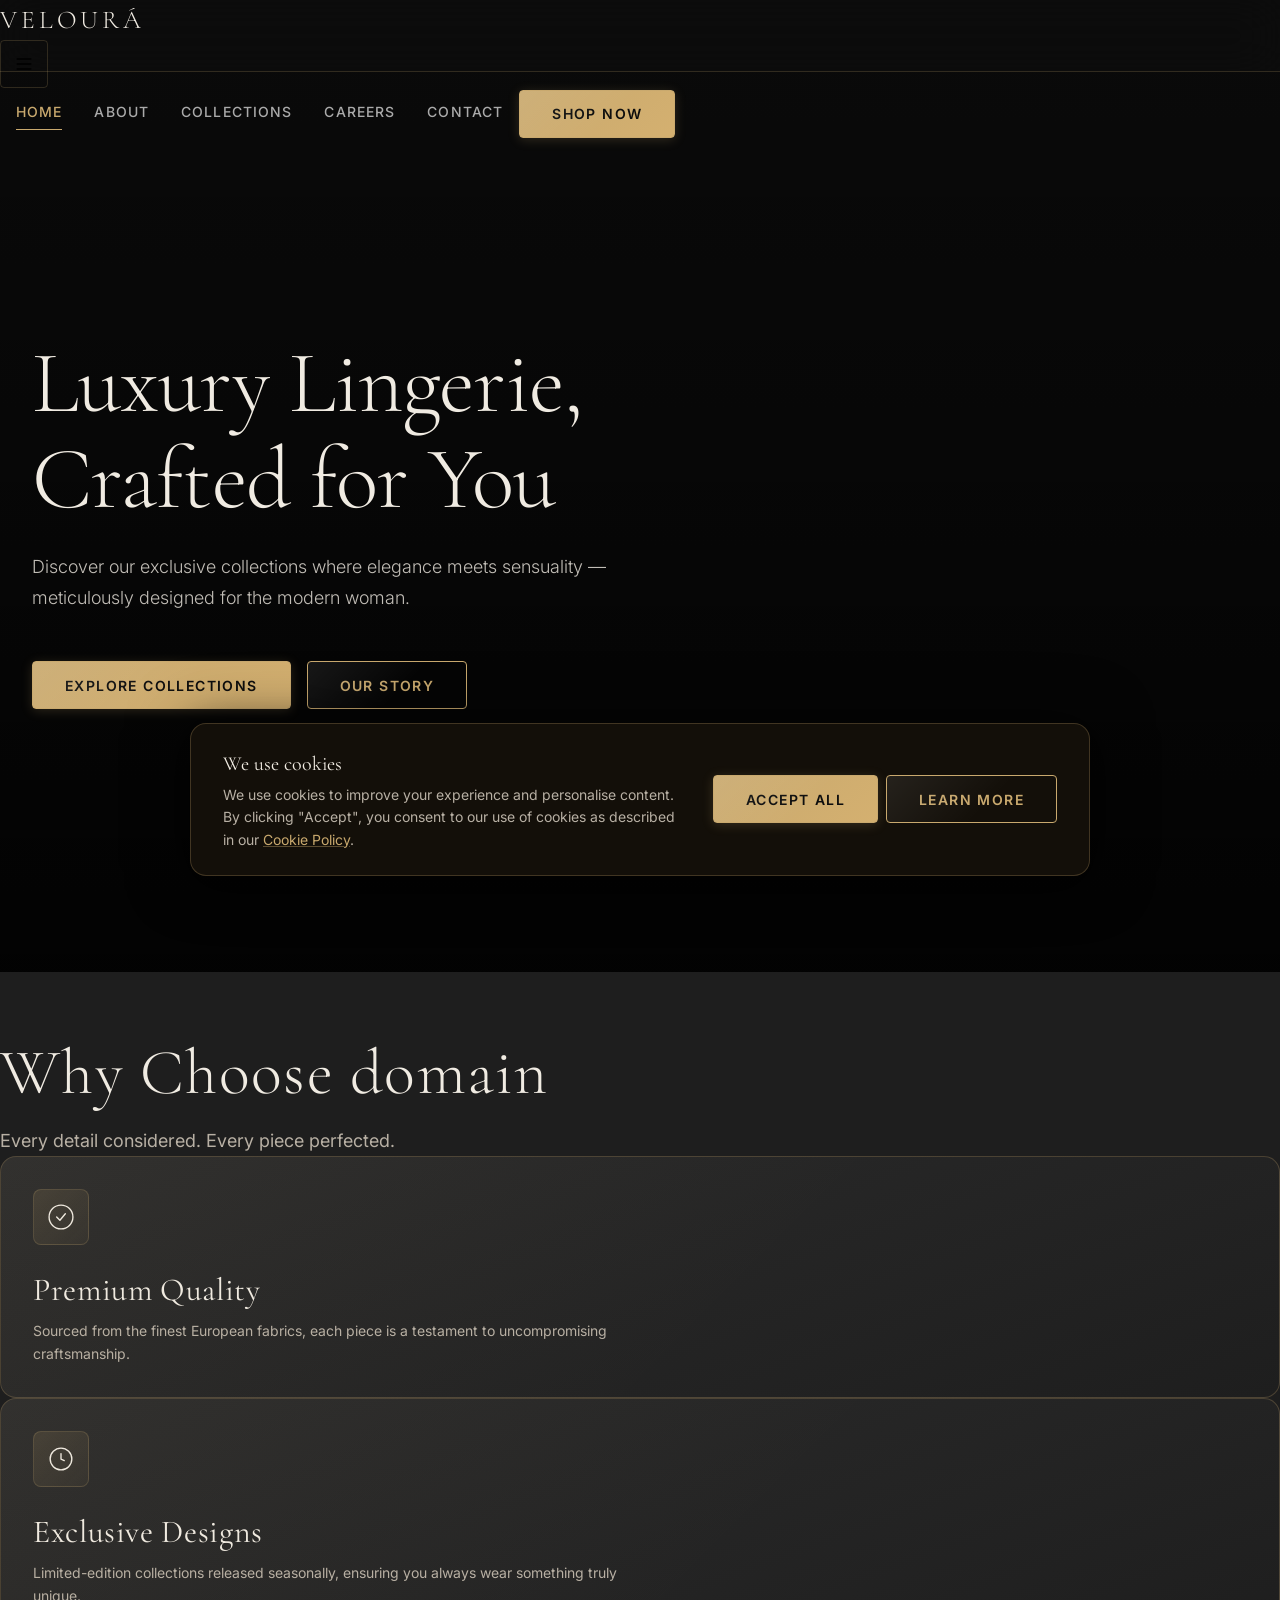
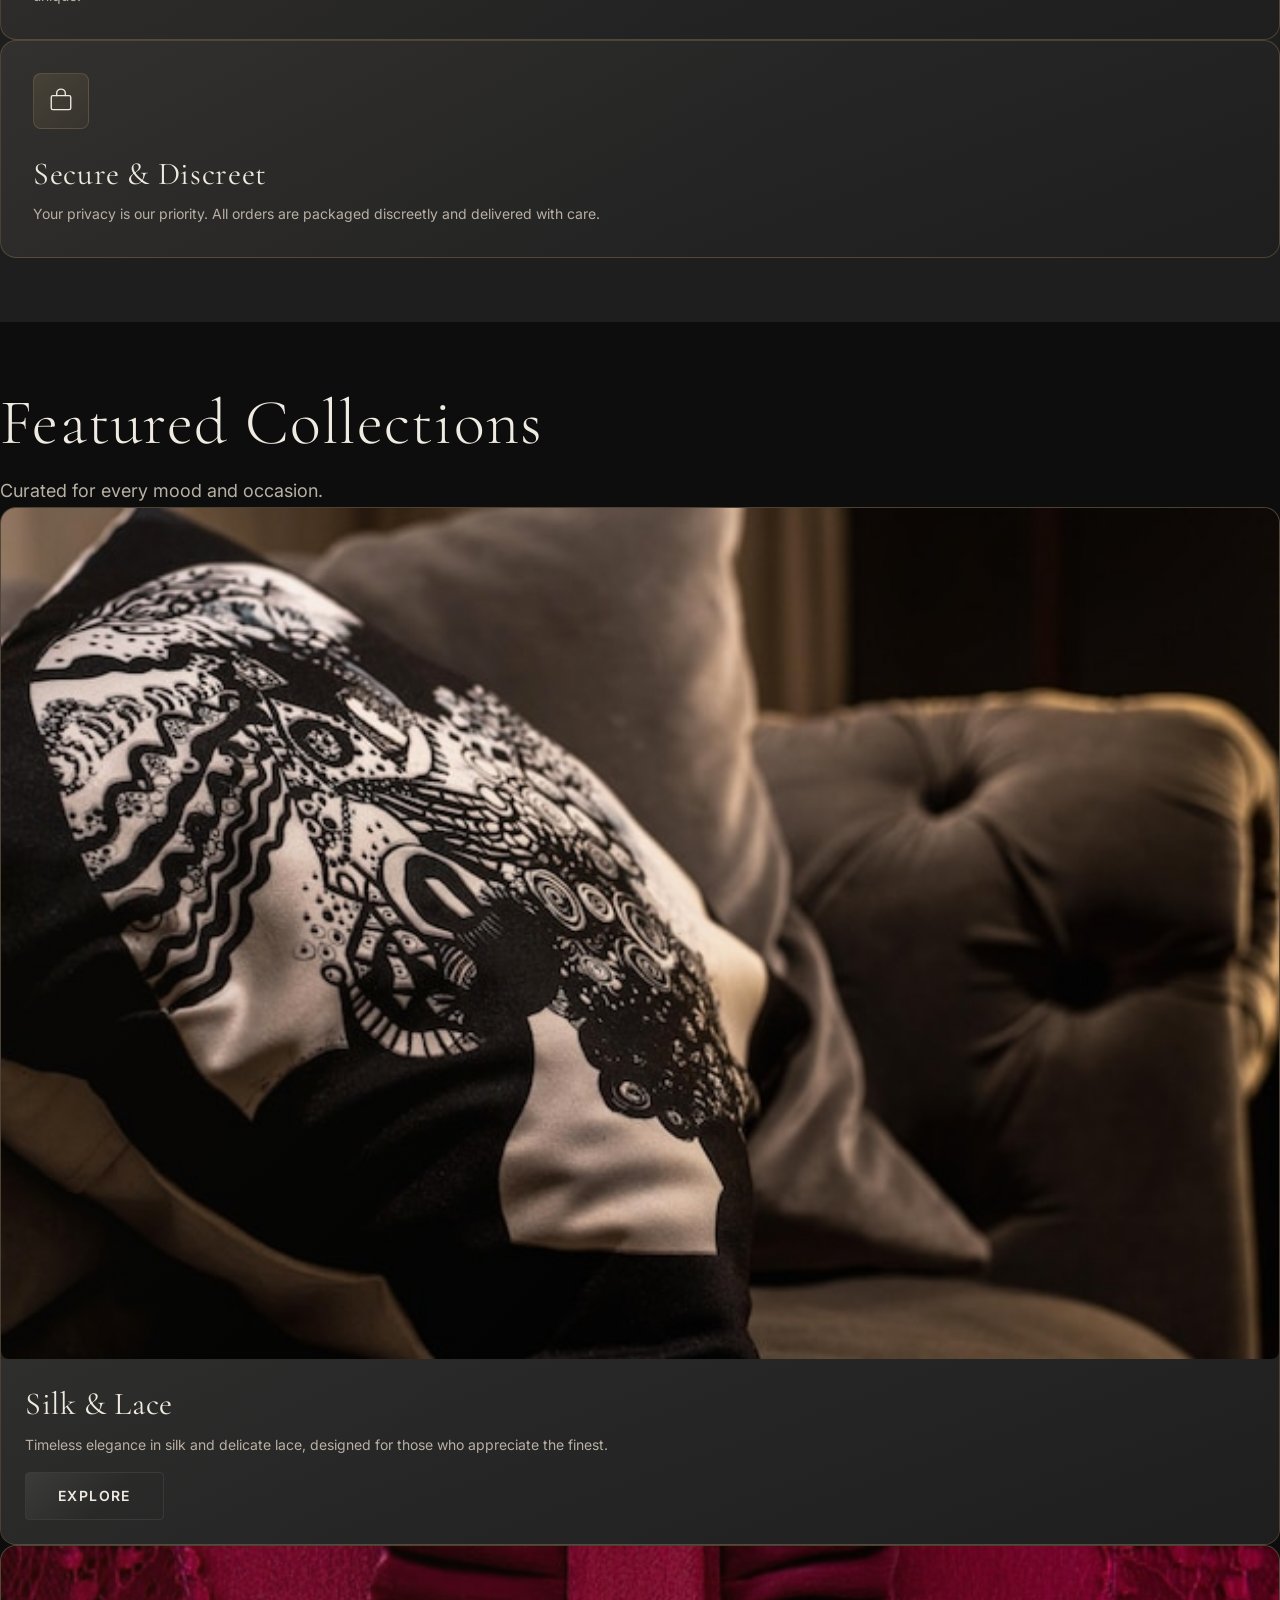
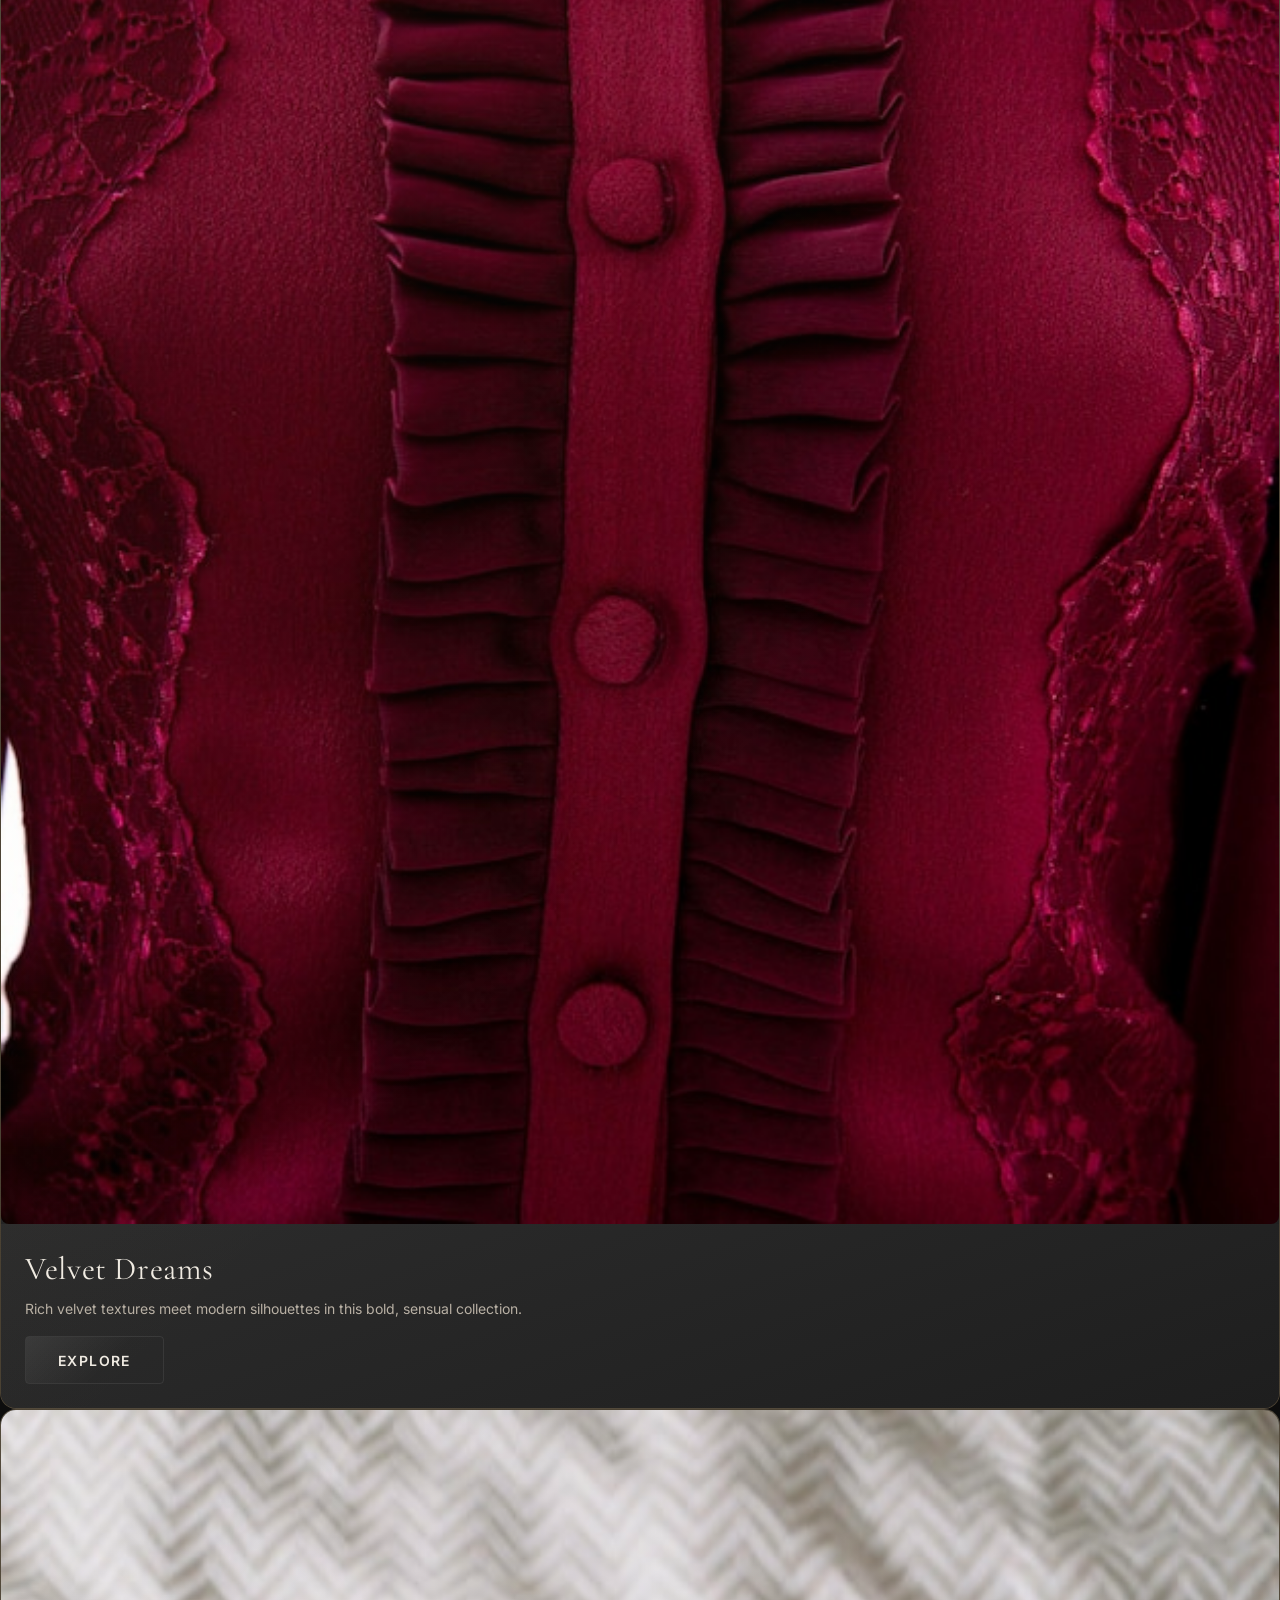
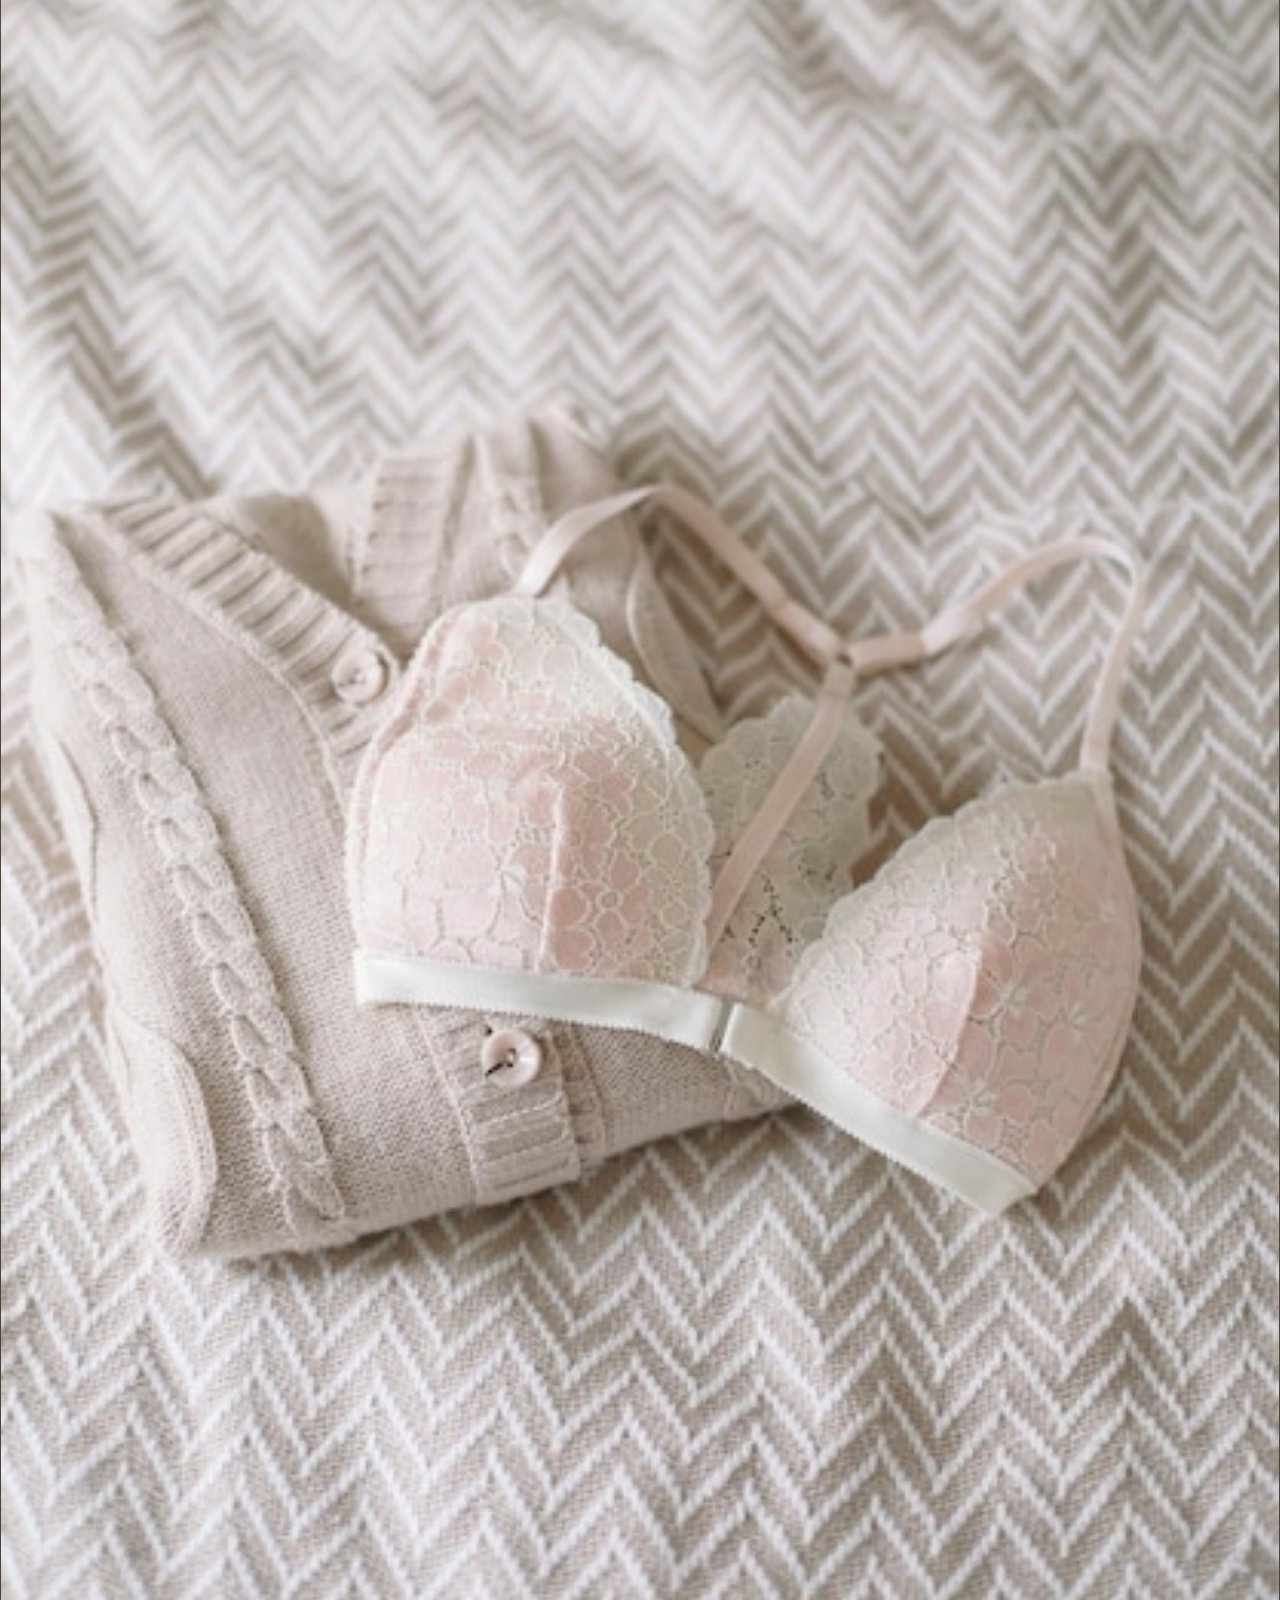
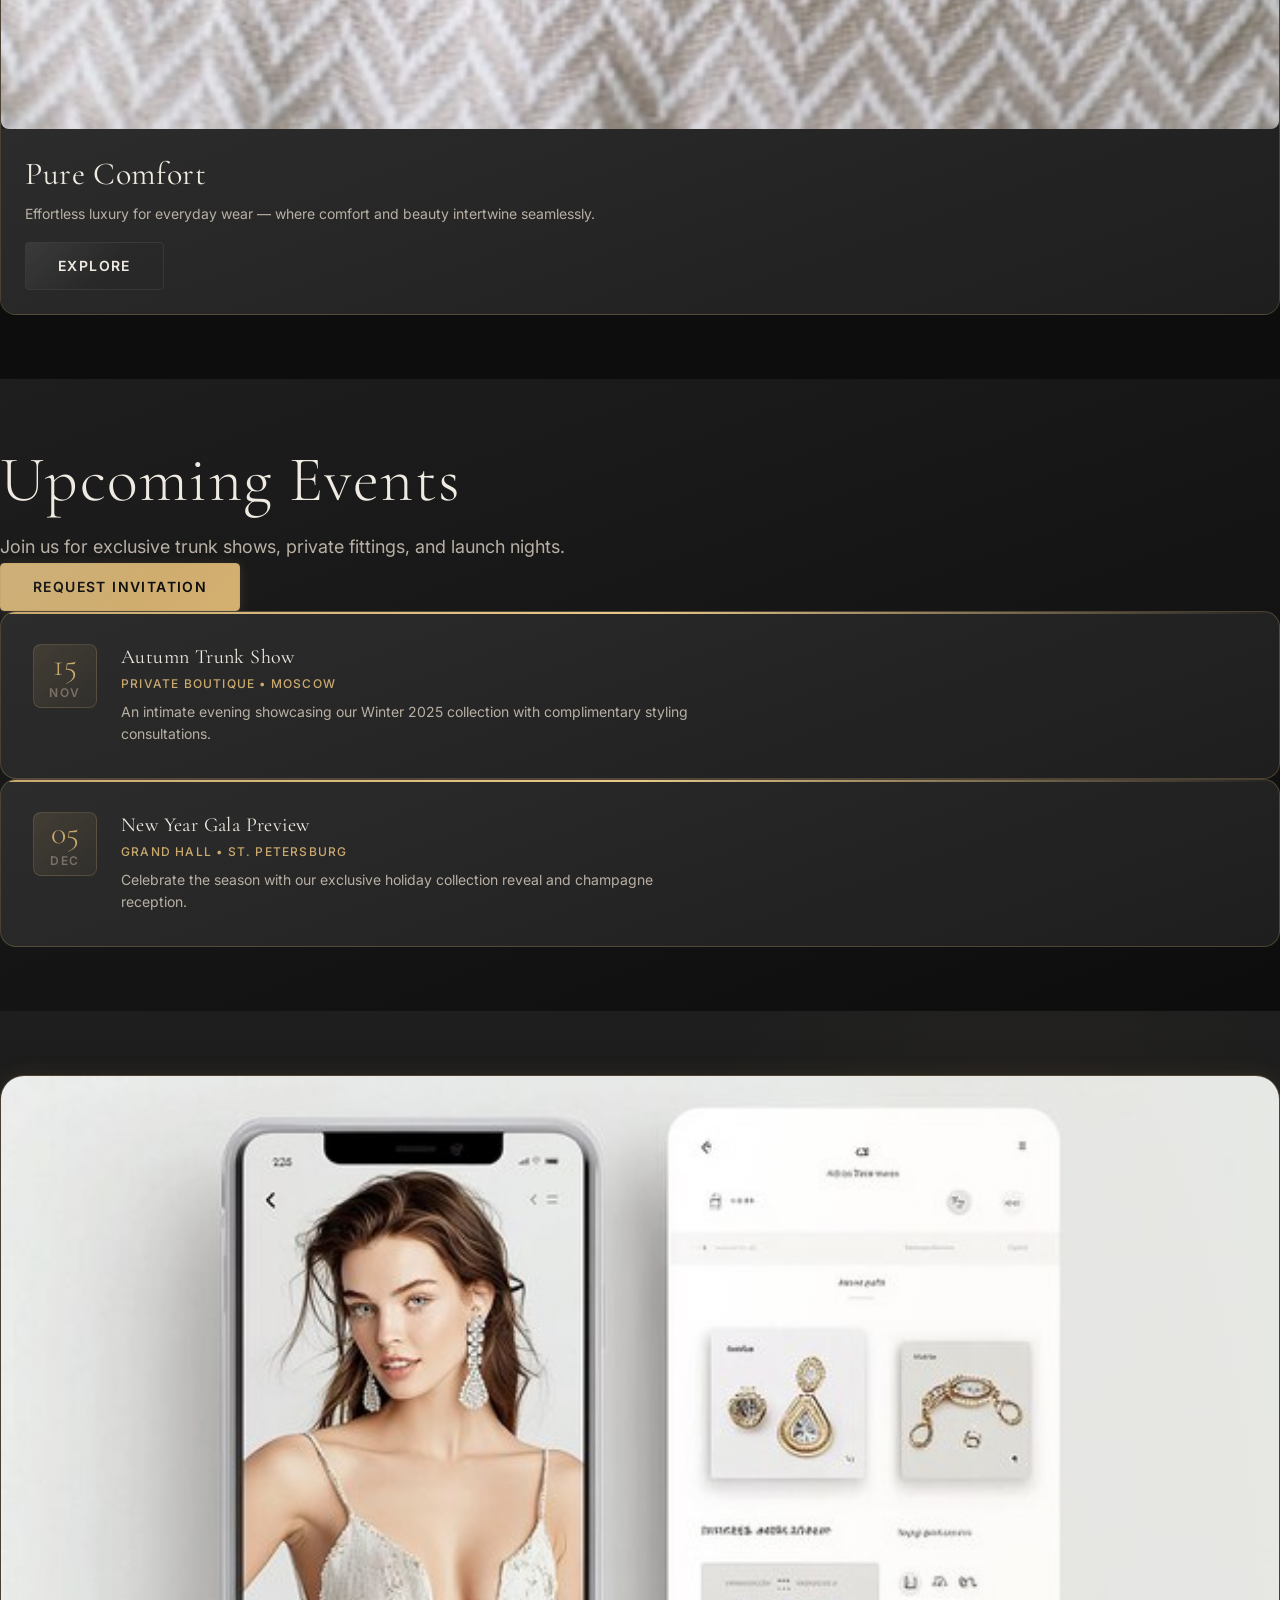
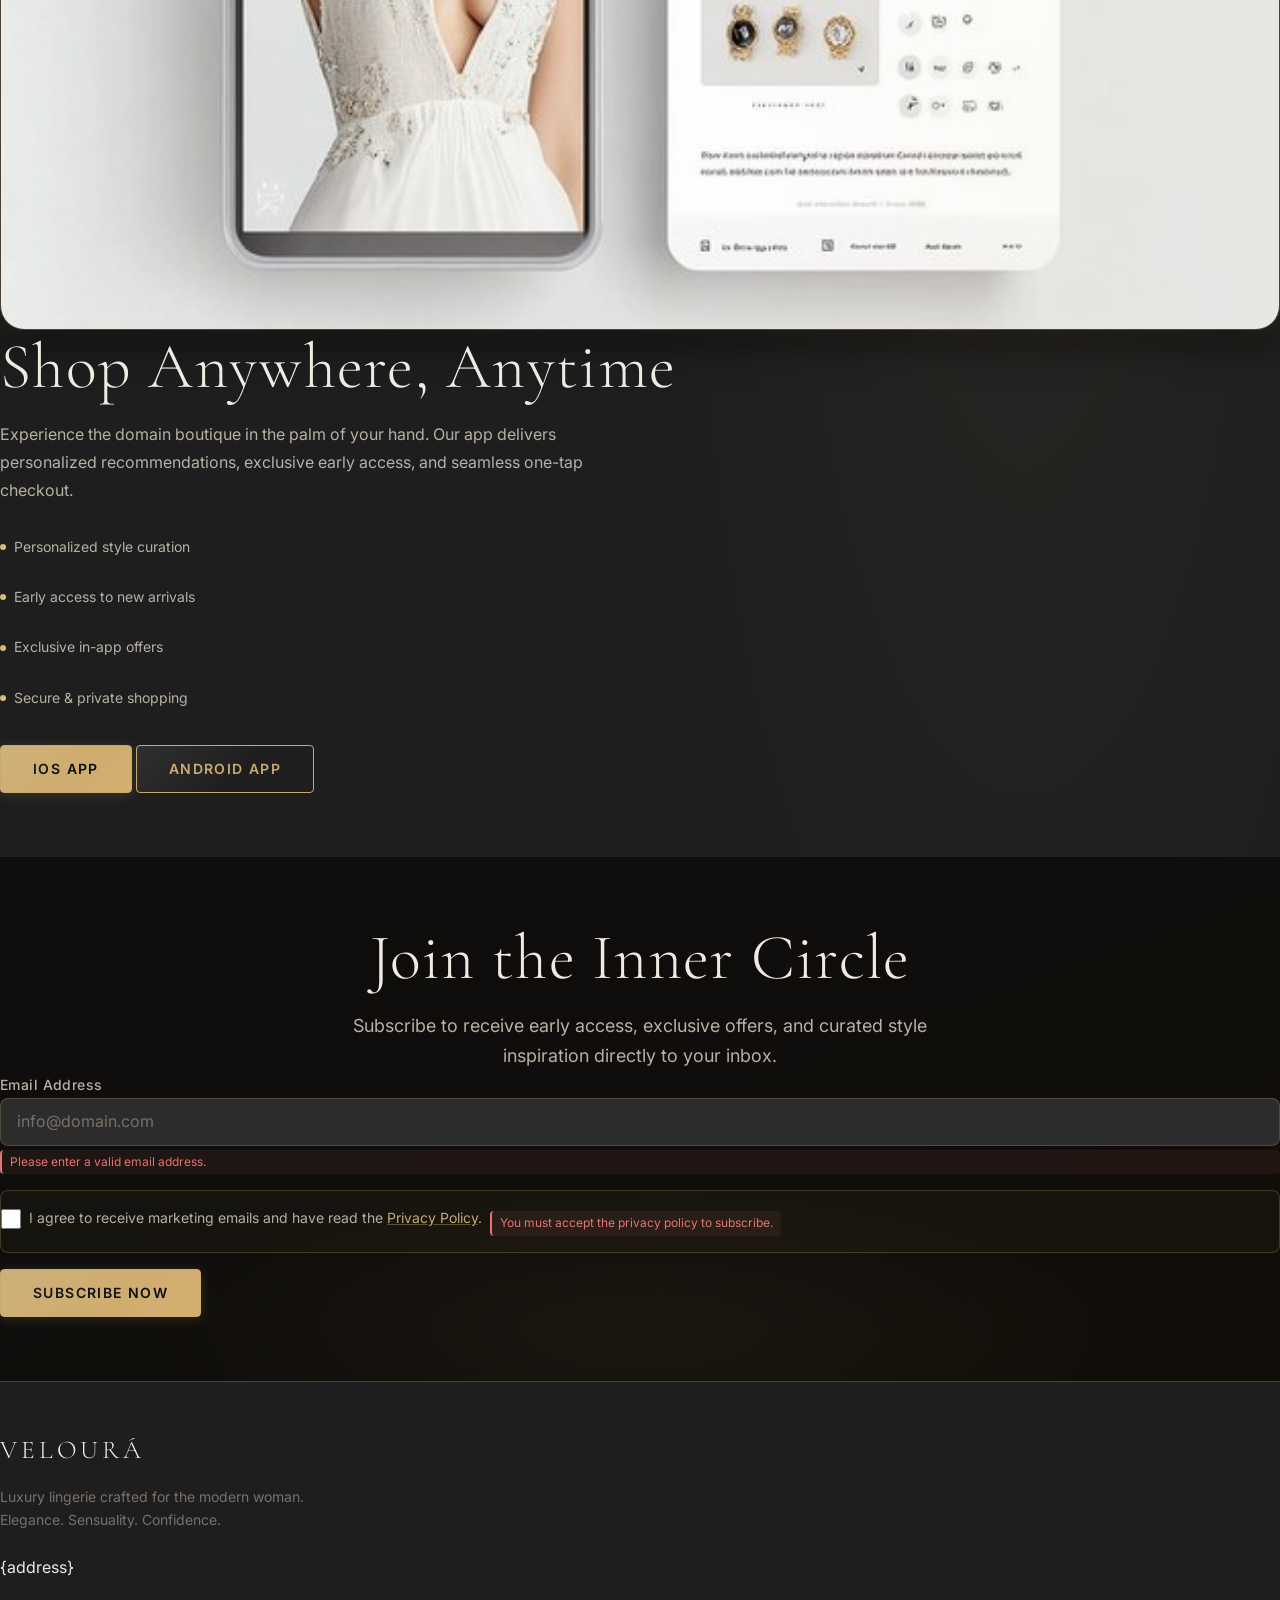
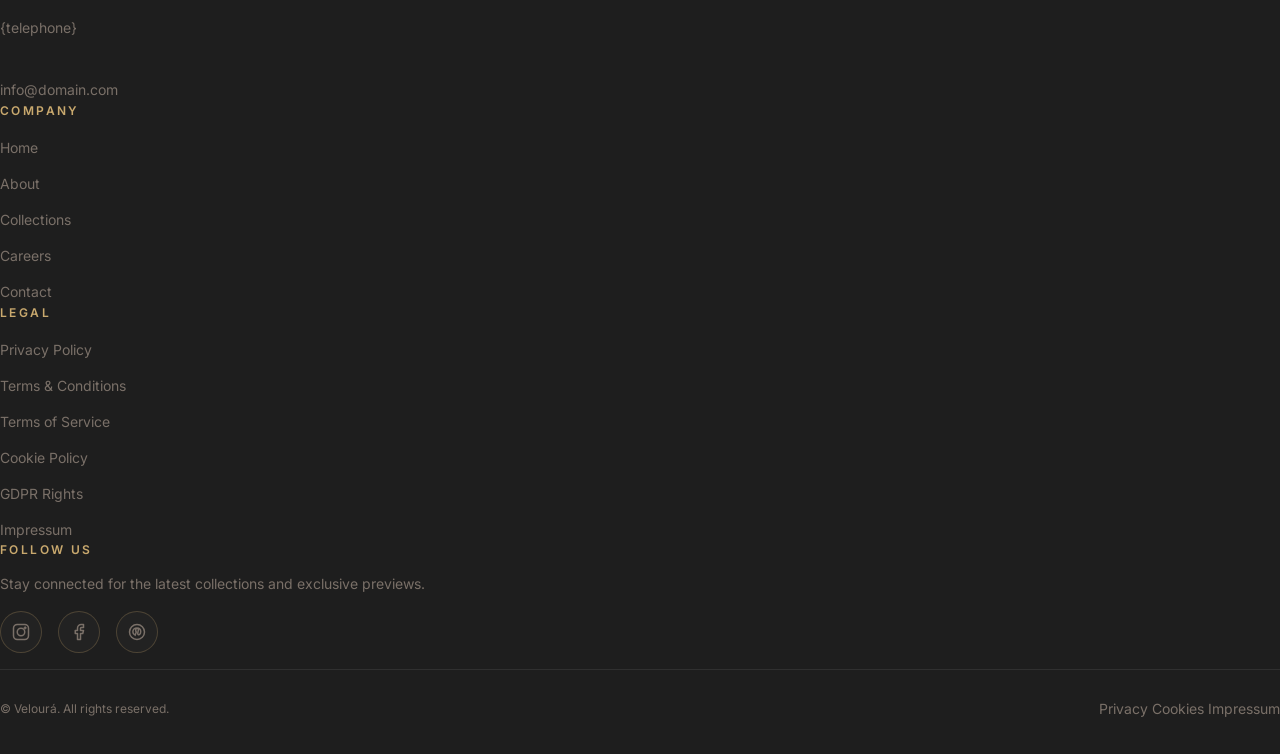
==== commit ead836ff: "images_replaced" ====
--- a/index.html
+++ b/index.html
@@ -1,6 +1,4 @@
-<!doctype html>
-<html lang="en">
- <head>
+<!DOCTYPE html><html lang="en"><head>
   <meta charset="UTF-8">
   <meta name="viewport" content="width=device-width, initial-scale=1.0">
   <title>domain | Luxury Lingerie Boutique</title>
@@ -26,7 +24,7 @@
     <a class="navbar-brand c-logo" href="/" aria-label="Velourá — Home"> <span class="c-logo__wordmark">Velourá</span> </a>
     <button class="navbar-toggler c-nav__toggle" type="button" aria-controls="primaryNav" aria-expanded="false" aria-label="Toggle navigation"><span class="c-nav__toggle-icon"> 
       <svg width="24" height="24" viewBox="0 0 24 24" fill="none" aria-hidden="true" focusable="false">
-       <rect x="3" y="5" width="18" height="2" rx="1" fill="currentColor" /> <rect x="3" y="11" width="18" height="2" rx="1" fill="currentColor" /> <rect x="3" y="17" width="18" height="2" rx="1" fill="currentColor" />
+       <rect x="3" y="5" width="18" height="2" rx="1" fill="currentColor"></rect> <rect x="3" y="11" width="18" height="2" rx="1" fill="currentColor"></rect> <rect x="3" y="17" width="18" height="2" rx="1" fill="currentColor"></rect>
       </svg> 
      </span></button>
     <div class="collapse navbar-collapse c-nav" id="primaryNav">
@@ -44,7 +42,7 @@
   <main id="main-content">
    <section class="c-hero l-section" aria-labelledby="hero-heading" id="hero">
     <div class="c-hero__video-wrapper" role="img" aria-label="Luxury lingerie background">
-     <video class="c-hero__video" autoplay muted loop playsinline poster="https://images.unsplash.com/photo-1558769132-cb1aea458c5e?w=1920&amp;q=80" aria-hidden="true">
+     <video class="c-hero__video" autoplay="" muted="" loop="" playsinline="" poster="https://images.unsplash.com/photo-1558769132-cb1aea458c5e?w=1920&amp;q=80" aria-hidden="true">
       <source src="https://cdn.coverr.co/videos/coverr-fashion-model-walking-in-a-loft-1573/1080p.mp4" type="video/mp4">
      </video>
      <div class="c-hero__overlay" aria-hidden="true"></div>
@@ -76,7 +74,7 @@
        <div class="c-card c-card--feature h-100">
         <div class="c-card__icon-wrap" aria-hidden="true">
          <svg width="48" height="48" viewBox="0 0 48 48" fill="none" aria-hidden="true" focusable="false">
-          <circle cx="24" cy="24" r="22" stroke="currentColor" stroke-width="2.5" /> <path d="M16 24l6 6 10-12" stroke="currentColor" stroke-width="2.5" stroke-linecap="round" stroke-linejoin="round" />
+          <circle cx="24" cy="24" r="22" stroke="currentColor" stroke-width="2.5"></circle> <path d="M16 24l6 6 10-12" stroke="currentColor" stroke-width="2.5" stroke-linecap="round" stroke-linejoin="round"></path>
          </svg>
         </div>
         <h3 class="c-card__title">Premium Quality</h3>
@@ -87,7 +85,7 @@
        <div class="c-card c-card--feature h-100">
         <div class="c-card__icon-wrap" aria-hidden="true">
          <svg width="48" height="48" viewBox="0 0 48 48" fill="none" aria-hidden="true" focusable="false">
-          <path d="M24 4C13 4 4 13 4 24s9 20 20 20 20-9 20-20S35 4 24 4z" stroke="currentColor" stroke-width="2.5" /> <path d="M24 14v10l6 3" stroke="currentColor" stroke-width="2.5" stroke-linecap="round" />
+          <path d="M24 4C13 4 4 13 4 24s9 20 20 20 20-9 20-20S35 4 24 4z" stroke="currentColor" stroke-width="2.5"></path> <path d="M24 14v10l6 3" stroke="currentColor" stroke-width="2.5" stroke-linecap="round"></path>
          </svg>
         </div>
         <h3 class="c-card__title">Exclusive Designs</h3>
@@ -98,7 +96,7 @@
        <div class="c-card c-card--feature h-100">
         <div class="c-card__icon-wrap" aria-hidden="true">
          <svg width="48" height="48" viewBox="0 0 48 48" fill="none" aria-hidden="true" focusable="false">
-          <rect x="6" y="14" width="36" height="26" rx="3" stroke="currentColor" stroke-width="2.5" /> <path d="M16 14V10a8 8 0 0116 0v4" stroke="currentColor" stroke-width="2.5" stroke-linecap="round" />
+          <rect x="6" y="14" width="36" height="26" rx="3" stroke="currentColor" stroke-width="2.5"></rect> <path d="M16 14V10a8 8 0 0116 0v4" stroke="currentColor" stroke-width="2.5" stroke-linecap="round"></path>
          </svg>
         </div>
         <h3 class="c-card__title">Secure &amp; Discreet</h3>
@@ -120,7 +118,7 @@
       <div class="col-12 col-sm-6 col-lg-4" data-aos="fade-up" data-aos-delay="0">
        <article class="c-card c-card--collection h-100 d-flex flex-column">
         <div class="ratio ratio-3x4 c-card__media">
-         <img src="https://images.unsplash.com/photo-1571513722275-4b41940f54b8?w=600&amp;q=80" alt="Silk &amp; Lace lingerie collection, elegant black and ivory pieces" width="600" height="800" class="img-fluid object-fit-cover" loading="lazy">
+         <img src="img/301.jpg" alt="Silk &amp; Lace lingerie collection, elegant black and ivory pieces" width="600" height="800" class="img-fluid object-fit-cover" loading="lazy">
         </div>
         <div class="c-card__body d-flex flex-column flex-grow-1 p-3">
          <h3 class="c-card__title">Silk &amp; Lace</h3>
@@ -132,7 +130,7 @@
       <div class="col-12 col-sm-6 col-lg-4" data-aos="fade-up" data-aos-delay="120">
        <article class="c-card c-card--collection h-100 d-flex flex-column">
         <div class="ratio ratio-3x4 c-card__media">
-         <img src="https://images.unsplash.com/photo-1594484208280-efa00f96fc21?w=600&amp;q=80" alt="Velvet Dreams lingerie collection, deep burgundy velvet designs" width="600" height="800" class="img-fluid object-fit-cover" loading="lazy">
+         <img src="img/19862.jpg" alt="Velvet Dreams lingerie collection, deep burgundy velvet designs" width="600" height="800" class="img-fluid object-fit-cover" loading="lazy">
         </div>
         <div class="c-card__body d-flex flex-column flex-grow-1 p-3">
          <h3 class="c-card__title">Velvet Dreams</h3>
@@ -144,7 +142,7 @@
       <div class="col-12 col-sm-6 col-lg-4" data-aos="fade-up" data-aos-delay="240">
        <article class="c-card c-card--collection h-100 d-flex flex-column">
         <div class="ratio ratio-3x4 c-card__media">
-         <img src="https://images.unsplash.com/photo-1603217040830-9a5b6e8d2929?w=600&amp;q=80" alt="Pure Comfort lingerie collection, soft minimalist everyday essentials" width="600" height="800" class="img-fluid object-fit-cover" loading="lazy">
+         <img src="img/9737.jpg" alt="Pure Comfort lingerie collection, soft minimalist everyday essentials" width="600" height="800" class="img-fluid object-fit-cover" loading="lazy">
         </div>
         <div class="c-card__body d-flex flex-column flex-grow-1 p-3">
          <h3 class="c-card__title">Pure Comfort</h3>
@@ -200,7 +198,7 @@
      <div class="row align-items-center g-5">
       <div class="col-12 col-lg-6" data-aos="fade-right">
        <div class="ratio ratio-1x1 c-app-promo__image-wrap">
-        <img src="https://images.unsplash.com/photo-1512941937669-90a1b58e7e9c?w=700&amp;q=80" alt="domain mobile app on smartphone, luxury lingerie shopping interface" width="700" height="700" class="img-fluid object-fit-cover" loading="lazy">
+        <img src="img/74309.jpg" alt="domain mobile app on smartphone, luxury lingerie shopping interface" width="700" height="700" class="img-fluid object-fit-cover" loading="lazy">
        </div>
       </div>
       <div class="col-12 col-lg-6" data-aos="fade-left" data-aos-delay="100">
@@ -229,13 +227,13 @@
      </div>
      <div class="row justify-content-center mt-4">
       <div class="col-12 col-md-8 col-lg-6">
-       <form class="c-form c-newsletter__form" id="newsletterForm" method="POST" action="thank_you.html" novalidate aria-label="Newsletter sign-up form">
+       <form class="c-form c-newsletter__form" id="newsletterForm" method="POST" action="thank_you.html" novalidate="" aria-label="Newsletter sign-up form">
         <div class="mb-3">
-         <label for="newsletter-email" class="form-label c-form__label">Email Address</label> <input type="email" class="form-control c-input" id="newsletter-email" name="email" placeholder="info@domain.com" required autocomplete="email" aria-required="true" aria-describedby="newsletter-email-error">
+         <label for="newsletter-email" class="form-label c-form__label">Email Address</label> <input type="email" class="form-control c-input" id="newsletter-email" name="email" placeholder="info@domain.com" required="" autocomplete="email" aria-required="true" aria-describedby="newsletter-email-error">
          <div class="invalid-feedback" id="newsletter-email-error" role="alert">Please enter a valid email address.</div>
         </div>
         <div class="mb-3 form-check c-form__consent">
-         <input type="checkbox" class="form-check-input" id="newsletter-consent" name="consent" required aria-required="true" aria-describedby="newsletter-consent-error"> <label class="form-check-label" for="newsletter-consent"> I agree to receive marketing emails and have read the <a href="privacy.html" class="c-link">Privacy Policy</a>. </label>
+         <input type="checkbox" class="form-check-input" id="newsletter-consent" name="consent" required="" aria-required="true" aria-describedby="newsletter-consent-error"> <label class="form-check-label" for="newsletter-consent"> I agree to receive marketing emails and have read the <a href="privacy.html" class="c-link">Privacy Policy</a>. </label>
          <div class="invalid-feedback" id="newsletter-consent-error" role="alert">You must accept the privacy policy to subscribe.</div>
         </div>
         <div class="d-grid">
@@ -298,15 +296,15 @@
       <div class="c-footer__social d-flex gap-3 mt-2">
        <a href="contact.html" class="c-footer__social-link" aria-label="Velourá on Instagram"> 
         <svg width="24" height="24" viewBox="0 0 24 24" fill="none" aria-hidden="true" focusable="false">
-         <rect x="2" y="2" width="20" height="20" rx="5" stroke="currentColor" stroke-width="2" /> <circle cx="12" cy="12" r="5" stroke="currentColor" stroke-width="2" /> <circle cx="17.5" cy="6.5" r="1.5" fill="currentColor" />
+         <rect x="2" y="2" width="20" height="20" rx="5" stroke="currentColor" stroke-width="2"></rect> <circle cx="12" cy="12" r="5" stroke="currentColor" stroke-width="2"></circle> <circle cx="17.5" cy="6.5" r="1.5" fill="currentColor"></circle>
         </svg> 
        </a> <a href="contact.html" class="c-footer__social-link" aria-label="Velourá on Facebook"> 
         <svg width="24" height="24" viewBox="0 0 24 24" fill="none" aria-hidden="true" focusable="false">
-         <path d="M18 2h-3a5 5 0 00-5 5v3H7v4h3v8h4v-8h3l1-4h-4V7a1 1 0 011-1h3z" stroke="currentColor" stroke-width="2" stroke-linecap="round" stroke-linejoin="round" />
+         <path d="M18 2h-3a5 5 0 00-5 5v3H7v4h3v8h4v-8h3l1-4h-4V7a1 1 0 011-1h3z" stroke="currentColor" stroke-width="2" stroke-linecap="round" stroke-linejoin="round"></path>
         </svg> 
        </a> <a href="contact.html" class="c-footer__social-link" aria-label="Velourá on Pinterest"> 
         <svg width="24" height="24" viewBox="0 0 24 24" fill="none" aria-hidden="true" focusable="false">
-         <circle cx="12" cy="12" r="10" stroke="currentColor" stroke-width="2" /> <path d="M9.5 16.5c.5-1.5 1-3 1.5-4.5-.5-.8-.7-1.5-.7-2.5 0-1.5 1-2.5 2-2.5s1.5.8 1.5 2c0 1.5-.8 3.5-.8 5s1 2 2 1.5 2-2.5 2-4c0-3-2-5-5-5-3.5 0-5.5 2.5-5.5 5 0 1.5.5 2.5 1.5 3.5" stroke="currentColor" stroke-width="2" stroke-linecap="round" />
+         <circle cx="12" cy="12" r="10" stroke="currentColor" stroke-width="2"></circle> <path d="M9.5 16.5c.5-1.5 1-3 1.5-4.5-.5-.8-.7-1.5-.7-2.5 0-1.5 1-2.5 2-2.5s1.5.8 1.5 2c0 1.5-.8 3.5-.8 5s1 2 2 1.5 2-2.5 2-4c0-3-2-5-5-5-3.5 0-5.5 2.5-5.5 5 0 1.5.5 2.5 1.5 3.5" stroke="currentColor" stroke-width="2" stroke-linecap="round"></path>
         </svg> 
        </a>
       </div>
@@ -322,6 +320,6 @@
     </div>
    </div>
   </footer>
-  <script src="script.js" defer></script>
- </body>
-</html>+  <script src="script.js" defer=""></script>
+ 
+</body></html>
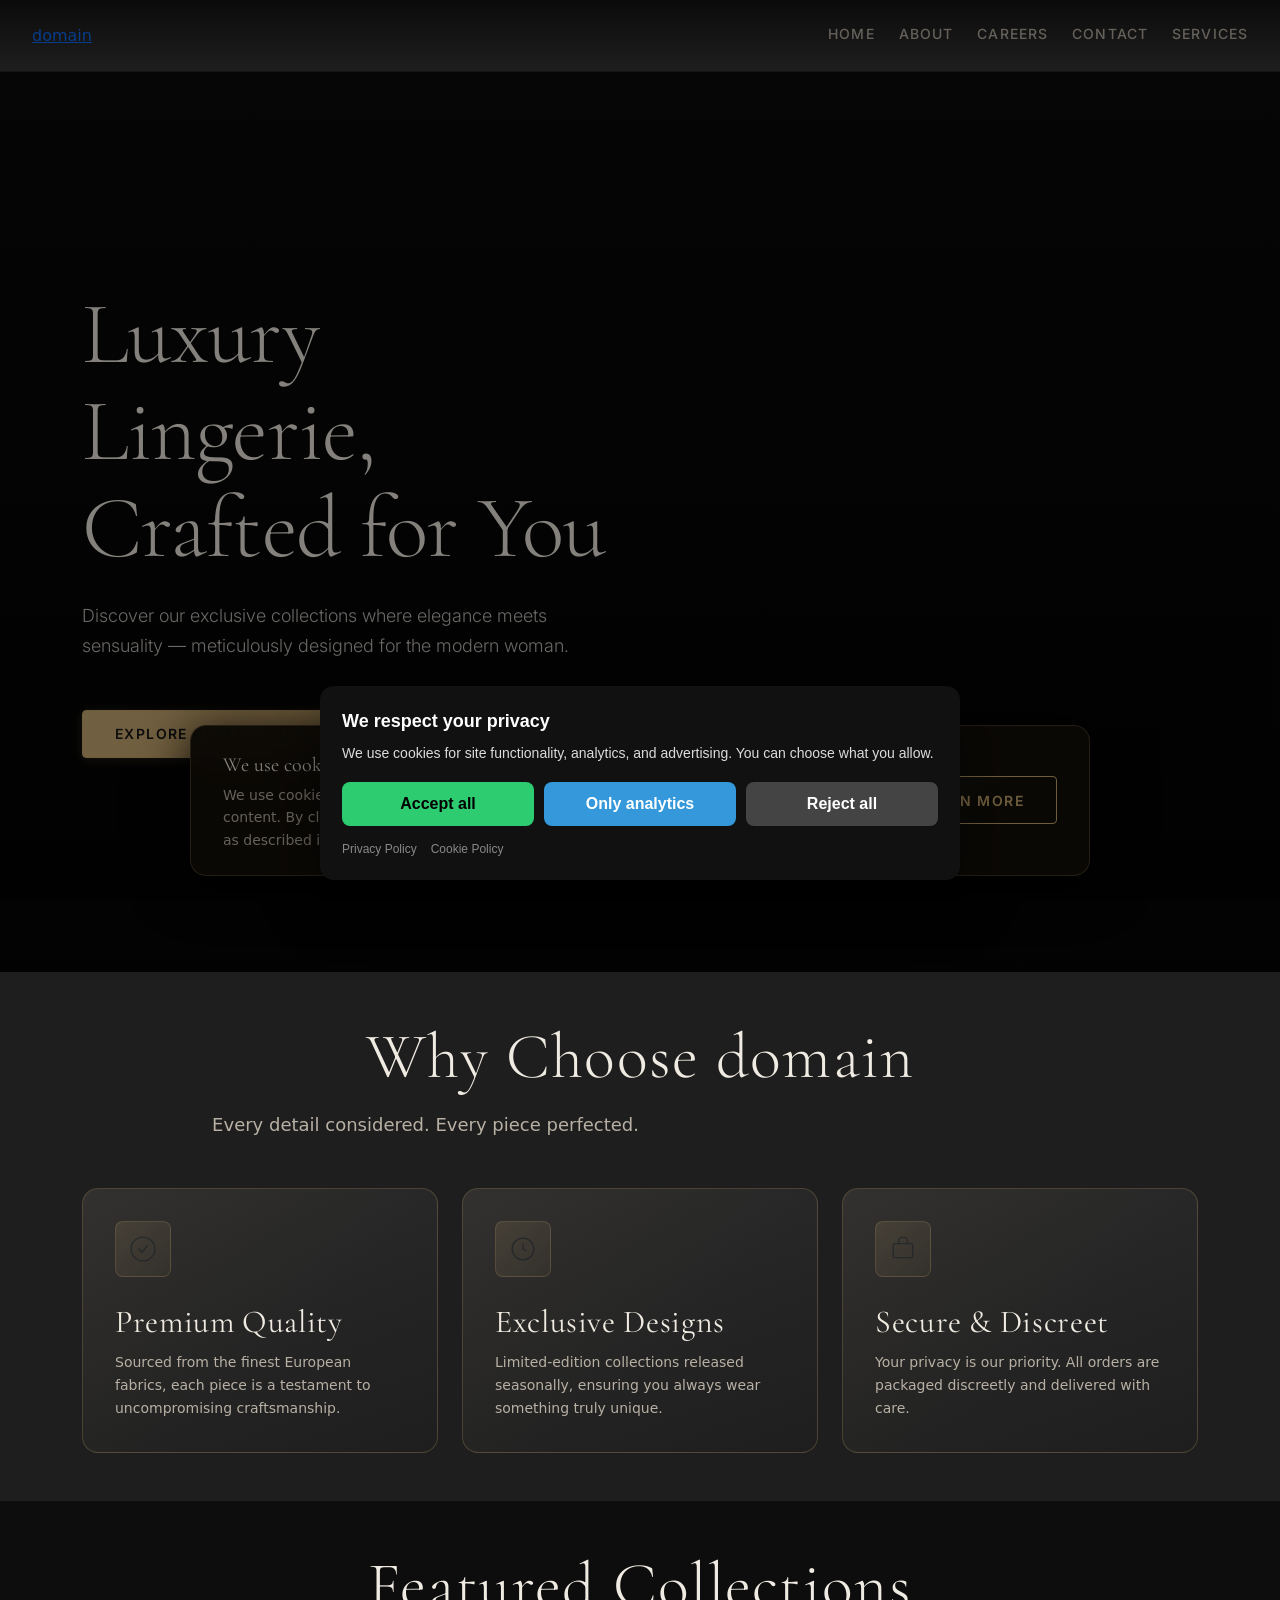
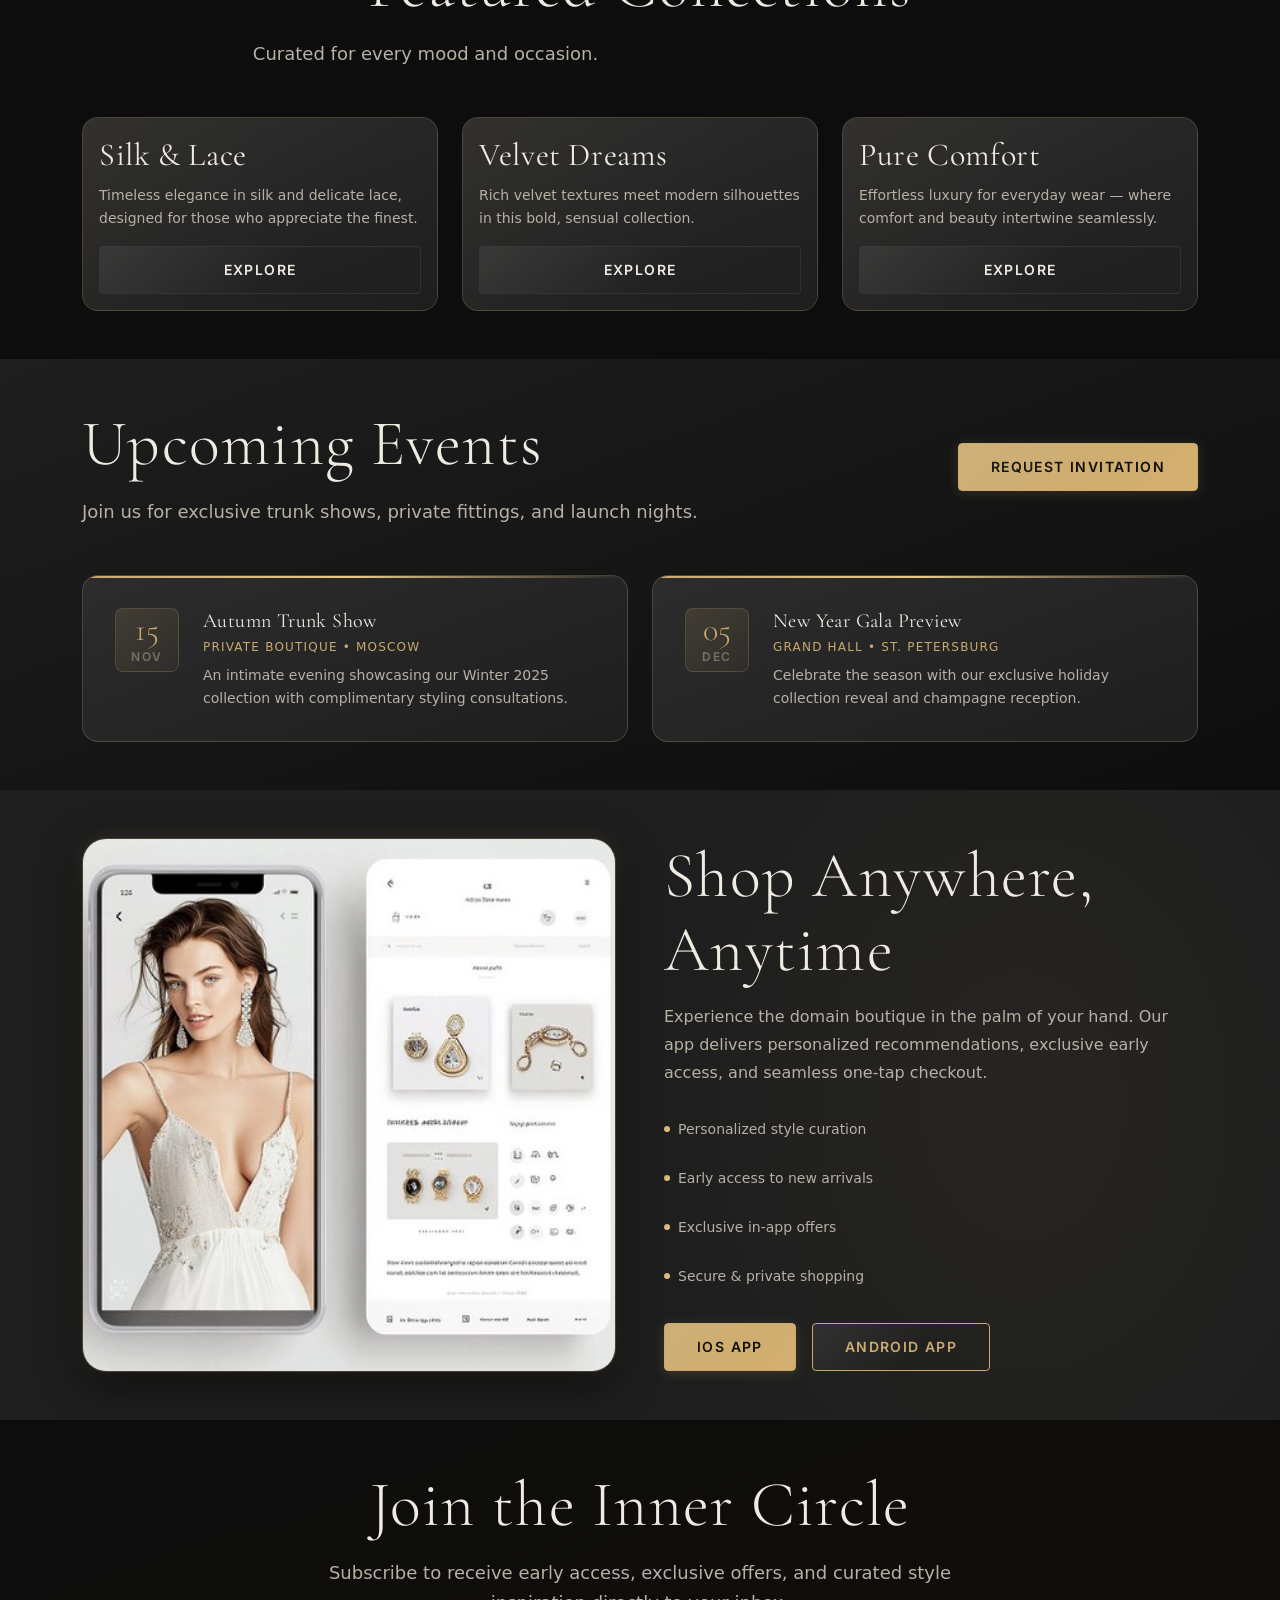
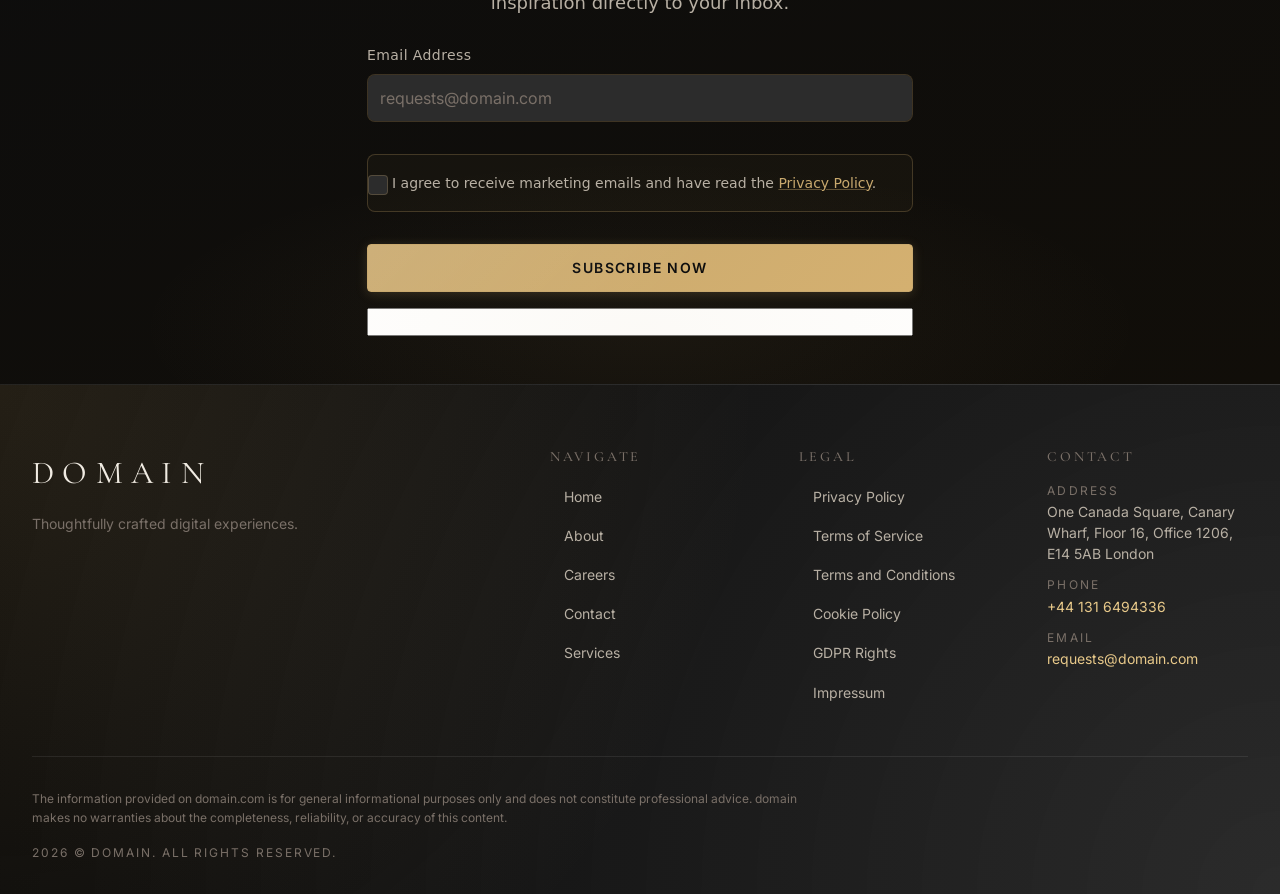
==== commit 08277a35: "AI Audit" ====
--- a/index.html
+++ b/index.html
@@ -1,4 +1,64 @@
 <!DOCTYPE html><html lang="en"><head>
+<script type="application/ld+json">
+{
+  "@context": "https://schema.org",
+  "@graph": [
+    {
+      "@type": "Organization",
+      "@id": "https://domain.com/#org",
+      "name": "domain",
+      "url": "https://domain.com",
+      "email": "requests@domain.com",
+      "telephone": "+44 131 6494336",
+      "address": {
+        "@type": "PostalAddress",
+        "streetAddress": "One Canada Square, Canary Wharf, Floor 16, Office 1206, E14 5AB London"
+      },
+      "contactPoint": {
+        "@type": "ContactPoint",
+        "contactType": "customer support",
+        "email": "requests@domain.com",
+        "telephone": "+44 131 6494336"
+      }
+    },
+    {
+      "@type": "WebSite",
+      "@id": "https://domain.com/#website",
+      "url": "https://domain.com",
+      "name": "domain",
+      "publisher": {
+        "@id": "https://domain.com/#org"
+      }
+    },
+    {
+      "@type": "WebPage",
+      "@id": "https://domain.com#webpage",
+      "url": "https://domain.com",
+      "name": "domain | Luxury Lingerie Boutique",
+      "isPartOf": {
+        "@id": "https://domain.com/#website"
+      },
+      "about": {
+        "@id": "https://domain.com/#org"
+      },
+      "inLanguage": "en",
+      "description": "Discover domain — a premium luxury lingerie boutique offering refined collections for the modern woman. Explore our exquisite designs crafted with passion and precision."
+    },
+    {
+      "@type": "BreadcrumbList",
+      "@id": "https://domain.com#breadcrumbs",
+      "itemListElement": [
+        {
+          "@type": "ListItem",
+          "position": 1,
+          "name": "Home",
+          "item": "https://domain.com"
+        }
+      ]
+    }
+  ]
+}
+</script>
   <meta charset="UTF-8">
   <meta name="viewport" content="width=device-width, initial-scale=1.0">
   <title>domain | Luxury Lingerie Boutique</title>
@@ -17,28 +77,34 @@
   <link rel="stylesheet" href="style.css">
   <link rel="icon" type="image/png" href="/favicon.png">
   <link rel="apple-touch-icon" href="/apple-touch-icon.png">
- </head>
+   <link rel="stylesheet" href="https://cdn.jsdelivr.net/npm/bootstrap@5.3.3/dist/css/bootstrap.min.css" integrity="sha384-QWTKZyjpPEjISv5WaRU9OFeRpok6YctnYmDr5pNlyT2bRjXh0JMhjY6hW+ALEwIH" crossorigin="anonymous">
+  <link rel="stylesheet" href="https://unpkg.com/aos@2.3.4/dist/aos.css">
+<link rel="stylesheet" href="./header-footer.css">
+<link rel="stylesheet" href="./consent.css">
+<script src="./consent.js"></script>
+</head>
  <body>
-  <header class="l-header c-header navbar navbar-expand-md sticky-top" role="banner">
-   <div class="container">
-    <a class="navbar-brand c-logo" href="/" aria-label="Velourá — Home"> <span class="c-logo__wordmark">Velourá</span> </a>
-    <button class="navbar-toggler c-nav__toggle" type="button" aria-controls="primaryNav" aria-expanded="false" aria-label="Toggle navigation"><span class="c-nav__toggle-icon"> 
-      <svg width="24" height="24" viewBox="0 0 24 24" fill="none" aria-hidden="true" focusable="false">
-       <rect x="3" y="5" width="18" height="2" rx="1" fill="currentColor"></rect> <rect x="3" y="11" width="18" height="2" rx="1" fill="currentColor"></rect> <rect x="3" y="17" width="18" height="2" rx="1" fill="currentColor"></rect>
-      </svg> 
-     </span></button>
-    <div class="collapse navbar-collapse c-nav" id="primaryNav">
-     <ul class="navbar-nav ms-auto mb-2 mb-md-0 c-nav__list" role="list">
-      <li class="nav-item" role="listitem"><a class="nav-link c-nav__link is-active" href="/" aria-current="page">Home</a></li>
-      <li class="nav-item" role="listitem"><a class="nav-link c-nav__link" href="about.html">About</a></li>
-      <li class="nav-item" role="listitem"><a class="nav-link c-nav__link" href="services.html">Collections</a></li>
-      <li class="nav-item" role="listitem"><a class="nav-link c-nav__link" href="careers.html">Careers</a></li>
-      <li class="nav-item" role="listitem"><a class="nav-link c-nav__link" href="contact.html">Contact</a></li>
-     </ul>
-     <a href="contact.html" class="c-button c-button--primary ms-md-3">Shop Now</a>
-    </div>
-   </div>
-  </header>
+<header class="dr-header" data-dr-variant="v1">
+  <div class="dr-header-inner">
+    <a class="dr-logo" href="./index.html" aria-label="domain">domain</a>
+
+    <nav class="dr-nav" aria-label="Primary navigation">
+      <ul class="dr-nav-list">
+        <li class="dr-nav-item"><a class="dr-nav-link" href="./index.html">Home</a></li><li class="dr-nav-item"><a class="dr-nav-link" href="./about.html">About</a></li><li class="dr-nav-item"><a class="dr-nav-link" href="./careers.html">Careers</a></li><li class="dr-nav-item"><a class="dr-nav-link" href="./contact.html">Contact</a></li><li class="dr-nav-item"><a class="dr-nav-link" href="./services.html">Services</a></li>
+      </ul>
+    </nav>
+
+    <button class="dr-burger" type="button" aria-label="Toggle menu" aria-expanded="false" aria-controls="dr-mobile-menu">
+      <span></span><span></span><span></span>
+    </button>
+  </div>
+</header>
+<nav class="dr-mobile-menu" id="dr-mobile-menu" aria-label="Mobile navigation">
+  <ul class="dr-mobile-nav-list">
+    <li class="dr-nav-item"><a class="dr-nav-link" href="./index.html">Home</a></li><li class="dr-nav-item"><a class="dr-nav-link" href="./about.html">About</a></li><li class="dr-nav-item"><a class="dr-nav-link" href="./careers.html">Careers</a></li><li class="dr-nav-item"><a class="dr-nav-link" href="./contact.html">Contact</a></li><li class="dr-nav-item"><a class="dr-nav-link" href="./services.html">Services</a></li>
+  </ul>
+</nav>
+
   <main id="main-content">
    <section class="c-hero l-section" aria-labelledby="hero-heading" id="hero">
     <div class="c-hero__video-wrapper" role="img" aria-label="Luxury lingerie background">
@@ -229,7 +295,7 @@
       <div class="col-12 col-md-8 col-lg-6">
        <form class="c-form c-newsletter__form" id="newsletterForm" method="POST" action="thank_you.html" novalidate="" aria-label="Newsletter sign-up form">
         <div class="mb-3">
-         <label for="newsletter-email" class="form-label c-form__label">Email Address</label> <input type="email" class="form-control c-input" id="newsletter-email" name="email" placeholder="info@domain.com" required="" autocomplete="email" aria-required="true" aria-describedby="newsletter-email-error">
+         <label for="newsletter-email" class="form-label c-form__label">Email Address</label> <input type="email" class="form-control c-input" id="newsletter-email" name="email" placeholder="requests@domain.com" required="" autocomplete="email" aria-required="true" aria-describedby="newsletter-email-error">
          <div class="invalid-feedback" id="newsletter-email-error" role="alert">Please enter a valid email address.</div>
         </div>
         <div class="mb-3 form-check c-form__consent">
@@ -257,69 +323,65 @@
     </div>
    </div>
   </div>
-  <footer class="l-footer c-footer" role="contentinfo">
-   <div class="container">
-    <div class="row g-4 py-4 py-md-5">
-     <div class="col-12 col-md-4">
-      <a href="/" class="c-logo c-footer__brand" aria-label="Velourá — Home"> <span class="c-logo__wordmark">Velourá</span> </a>
-      <p class="c-footer__tagline mt-2">Luxury lingerie crafted for the modern woman. Elegance. Sensuality. Confidence.</p>
-      <address class="c-footer__address" aria-label="Company address"><span>{address}</span>
-       <br>
-       <a href="tel:{telephone}" class="c-footer__phone">{telephone}</a>
-       <br>
-       <a href="mailto:info@domain.com" class="c-footer__email">info@domain.com</a></address>
-     </div>
-     <div class="col-6 col-md-2">
-      <h3 class="c-footer__heading">Company</h3>
-      <ul class="c-footer__nav" role="list">
-       <li><a href="/" class="c-footer__link">Home</a></li>
-       <li><a href="about.html" class="c-footer__link">About</a></li>
-       <li><a href="services.html" class="c-footer__link">Collections</a></li>
-       <li><a href="careers.html" class="c-footer__link">Careers</a></li>
-       <li><a href="contact.html" class="c-footer__link">Contact</a></li>
-      </ul>
-     </div>
-     <div class="col-6 col-md-2">
-      <h3 class="c-footer__heading">Legal</h3>
-      <ul class="c-footer__nav" role="list">
-       <li><a href="privacy.html" class="c-footer__link">Privacy Policy</a></li>
-       <li><a href="terms_and_conditions.html" class="c-footer__link">Terms &amp; Conditions</a></li>
-       <li><a href="terms_of_services.html" class="c-footer__link">Terms of Service</a></li>
-       <li><a href="cookie_policy.html" class="c-footer__link">Cookie Policy</a></li>
-       <li><a href="gdpr-rights.html" class="c-footer__link">GDPR Rights</a></li>
-       <li><a href="impressum.html" class="c-footer__link">Impressum</a></li>
-      </ul>
-     </div>
-     <div class="col-12 col-md-4">
-      <h3 class="c-footer__heading">Follow Us</h3>
-      <p class="c-footer__social-text">Stay connected for the latest collections and exclusive previews.</p>
-      <div class="c-footer__social d-flex gap-3 mt-2">
-       <a href="contact.html" class="c-footer__social-link" aria-label="Velourá on Instagram"> 
-        <svg width="24" height="24" viewBox="0 0 24 24" fill="none" aria-hidden="true" focusable="false">
-         <rect x="2" y="2" width="20" height="20" rx="5" stroke="currentColor" stroke-width="2"></rect> <circle cx="12" cy="12" r="5" stroke="currentColor" stroke-width="2"></circle> <circle cx="17.5" cy="6.5" r="1.5" fill="currentColor"></circle>
-        </svg> 
-       </a> <a href="contact.html" class="c-footer__social-link" aria-label="Velourá on Facebook"> 
-        <svg width="24" height="24" viewBox="0 0 24 24" fill="none" aria-hidden="true" focusable="false">
-         <path d="M18 2h-3a5 5 0 00-5 5v3H7v4h3v8h4v-8h3l1-4h-4V7a1 1 0 011-1h3z" stroke="currentColor" stroke-width="2" stroke-linecap="round" stroke-linejoin="round"></path>
-        </svg> 
-       </a> <a href="contact.html" class="c-footer__social-link" aria-label="Velourá on Pinterest"> 
-        <svg width="24" height="24" viewBox="0 0 24 24" fill="none" aria-hidden="true" focusable="false">
-         <circle cx="12" cy="12" r="10" stroke="currentColor" stroke-width="2"></circle> <path d="M9.5 16.5c.5-1.5 1-3 1.5-4.5-.5-.8-.7-1.5-.7-2.5 0-1.5 1-2.5 2-2.5s1.5.8 1.5 2c0 1.5-.8 3.5-.8 5s1 2 2 1.5 2-2.5 2-4c0-3-2-5-5-5-3.5 0-5.5 2.5-5.5 5 0 1.5.5 2.5 1.5 3.5" stroke="currentColor" stroke-width="2" stroke-linecap="round"></path>
-        </svg> 
-       </a>
-      </div>
-     </div>
-    </div>
-    <div class="c-footer__bottom row border-top py-3 align-items-center">
-     <div class="col-12 col-md-6 text-center text-md-start">
-      <p class="c-footer__copy mb-0">© <span id="currentYear"></span> Velourá. All rights reserved.</p>
-     </div>
-     <div class="col-12 col-md-6 text-center text-md-end mt-2 mt-md-0">
-      <a href="privacy.html" class="c-footer__link me-3">Privacy</a> <a href="cookie_policy.html" class="c-footer__link me-3">Cookies</a> <a href="impressum.html" class="c-footer__link">Impressum</a>
-     </div>
-    </div>
-   </div>
-  </footer>
-  <script src="script.js" defer=""></script>
+  <footer class="dr-footer" aria-label="Site footer">
+  <div class="dr-footer-inner">
+    <div class="dr-footer-top">
+      <div class="dr-footer-brand">
+        <div class="dr-footer-logo" aria-label="domain">domain</div>
+        <p class="dr-footer-tagline">Thoughtfully crafted digital experiences.</p>
+      </div>
+      <div class="dr-footer-nav-wrap">
+        <nav class="dr-footer-nav" aria-label="Primary navigation">
+          <h2 class="dr-footer-heading">Navigate</h2>
+          <ul class="dr-footer-list">
+            <li class="dr-footer-item"><a href="./index.html" class="dr-footer-link">Home</a></li>
+            <li class="dr-footer-item"><a href="./about.html" class="dr-footer-link">About</a></li>
+            <li class="dr-footer-item"><a href="./careers.html" class="dr-footer-link">Careers</a></li>
+            <li class="dr-footer-item"><a href="./contact.html" class="dr-footer-link">Contact</a></li>
+            <li class="dr-footer-item"><a href="./services.html" class="dr-footer-link">Services</a></li>
+          </ul>
+        </nav>
+        <nav class="dr-footer-legal" aria-label="Legal navigation">
+          <h2 class="dr-footer-heading">Legal</h2>
+          <ul class="dr-footer-list dr-footer-list-legal">
+            <li class="dr-footer-item"><a href="./privacy.html" class="dr-footer-link">Privacy Policy</a></li>
+            <li class="dr-footer-item"><a href="./terms_of_services.html" class="dr-footer-link">Terms of Service</a></li>
+            <li class="dr-footer-item"><a href="./terms_and_conditions.html" class="dr-footer-link">Terms and Conditions</a></li>
+            <li class="dr-footer-item"><a href="./cookie_policy.html" class="dr-footer-link">Cookie Policy</a></li>
+            <li class="dr-footer-item"><a href="./gdpr-rights.html" class="dr-footer-link">GDPR Rights</a></li>
+            <li class="dr-footer-item"><a href="./impressum.html" class="dr-footer-link">Impressum</a></li>
+          </ul>
+        </nav>
+        <section class="dr-footer-contact" aria-label="Contact information">
+          <h2 class="dr-footer-heading">Contact</h2>
+          <ul class="dr-footer-contact-list">
+            <li class="dr-footer-contact-item"><span class="dr-footer-contact-label">Address</span><span class="dr-footer-contact-value">One Canada Square, Canary Wharf, Floor 16, Office 1206, E14 5AB London</span></li>
+            <li class="dr-footer-contact-item"><span class="dr-footer-contact-label">Phone</span><a href="tel:+44 131 6494336" class="dr-footer-contact-link">+44 131 6494336</a></li>
+            <li class="dr-footer-contact-item"><span class="dr-footer-contact-label">Email</span><a href="mailto:requests@domain.com" class="dr-footer-contact-link">requests@domain.com</a></li>
+          </ul>
+        </section>
+      </div>
+    </div>
+    <div class="dr-footer-bottom">
+      <p class="dr-footer-disclaimer">The information provided on domain.com is for general informational purposes only and does not constitute professional advice. domain makes no warranties about the completeness, reliability, or accuracy of this content.</p>
+      <div class="dr-footer-bottom-bar">
+        <p class="dr-footer-meta"><span class="dr-year"></span> © domain. All rights reserved.</p>
+      </div>
+    </div>
+  </div>
+</footer>
+  
  
+  
+  
+
+<script src="script.js" defer=""></script>
+<script src="https://unpkg.com/aos@2.3.4/dist/aos.js"></script>
+<script>
+if (typeof AOS !== "undefined" && !window.__AOS_INITIALIZED__) {
+  AOS.init({ once: true, duration: 700, easing: "ease-out-cubic" });
+  window.__AOS_INITIALIZED__ = true;
+}
+</script>
+<script src="./header-footer.js"></script>
 </body></html>
--- a/style.css
+++ b/style.css
@@ -1174,7 +1174,6 @@
   border: 1px solid var(--color-border);
   border-radius: var(--border-radius-lg);
   padding: var(--space-xl);
-  height: 100%;
   display: flex;
   flex-direction: column;
   transition:
--- a/header-footer.css
+++ b/header-footer.css
@@ -0,0 +1,634 @@
+:root {
+  --color-primary: #1a1a1a;
+  --color-secondary: #c9a96e;
+  --color-accent: #e8c98a;
+  --color-accent-hover: #d4b070;
+  --color-neutral-dark: #0d0d0d;
+  --color-neutral-mid: #2a2a2a;
+  --color-neutral-light: #f5f0e8;
+  --color-neutral-100: #1e1e1e;
+  --color-neutral-200: #2c2c2c;
+  --color-neutral-300: #3a3a3a;
+  --color-neutral-400: #555555;
+  --color-neutral-500: #888888;
+  --color-neutral-600: #aaaaaa;
+  --color-neutral-700: #cccccc;
+  --color-neutral-800: #e8e8e8;
+  --color-neutral-900: #f4f0eb;
+  --color-surface: rgba(20, 20, 20, 0.92);
+  --color-glass: rgba(255, 255, 255, 0.04);
+  --color-glass-border: rgba(201, 169, 110, 0.2);
+  --color-text-primary: #f0ebe2;
+  --color-text-secondary: #b8b0a4;
+  --color-text-muted: #7a7068;
+  --color-success: #4caf50;
+  --color-error: #e57373;
+  --color-border: rgba(201, 169, 110, 0.25);
+  --color-border-light: rgba(255, 255, 255, 0.08);
+  --font-primary: 'Inter', system-ui, -apple-system, sans-serif;
+  --font-secondary: 'Cormorant Garamond', Georgia, serif;
+  --font-size-xs: clamp(0.65rem, 1vw, 0.75rem);
+  --font-size-sm: clamp(0.8rem, 1.5vw, 0.875rem);
+  --font-size-base: clamp(0.9rem, 2vw, 1rem);
+  --font-size-lg: clamp(1rem, 2.5vw, 1.125rem);
+  --font-size-xl: clamp(1.125rem, 3vw, 1.25rem);
+  --font-size-2xl: clamp(1.5rem, 4vw, 2rem);
+  --font-size-3xl: clamp(2rem, 5vw, 3rem);
+  --font-size-4xl: clamp(2.5rem, 6vw, 4rem);
+  --font-size-hero: clamp(2.8rem, 8vw, 5.5rem);
+  --font-weight-light: 300;
+  --font-weight-regular: 400;
+  --font-weight-medium: 500;
+  --font-weight-semibold: 600;
+  --font-weight-bold: 700;
+  --line-height-base: 1.6;
+  --line-height-heading: 1.15;
+  --line-height-tight: 1.1;
+  --space-xs: 0.25rem;
+  --space-sm: 0.5rem;
+  --space-md: 1rem;
+  --space-lg: 1.5rem;
+  --space-xl: 2rem;
+  --space-2xl: 3rem;
+  --space-3xl: 4rem;
+  --space-4xl: 6rem;
+  --logo-w: 150px;
+  --logo-h: 40px;
+  --header-h: 72px;
+  --nav-h: 72px;
+  --container-max: 1280px;
+  --container-padding: clamp(1rem, 5vw, 2rem);
+  --z-nav: 1000;
+  --z-modal: 1050;
+  --z-overlay: 999;
+  --z-burger-menu: 1040;
+  --transition-base: 220ms ease-in-out;
+  --transition-slow: 420ms ease-in-out;
+  --transition-fast: 120ms ease-in-out;
+  --shadow-sm: 0 1px 2px rgba(0, 0, 0, 0.3);
+  --shadow-md: 0 4px 12px rgba(0, 0, 0, 0.4);
+  --shadow-lg: 0 12px 40px rgba(0, 0, 0, 0.6);
+  --shadow-glow: 0 0 20px rgba(201, 169, 110, 0.18);
+  --shadow-glow-strong: 0 0 40px rgba(201, 169, 110, 0.28);
+  --border-radius-sm: 4px;
+  --border-radius-md: 8px;
+  --border-radius-lg: 16px;
+  --border-radius-xl: 24px;
+  --border-radius-pill: 999px;
+  --bp-lg: 1024px;
+  --bp-md: 768px;
+  --bp-sm: 480px;
+}
+
+/* HEADER */
+.dr-header {
+  position: sticky;
+  top: 0;
+  z-index: var(--z-nav);
+  height: var(--header-h);
+  backdrop-filter: blur(18px);
+  background: linear-gradient(to bottom, rgba(10, 10, 10, 0.96), rgba(10, 10, 10, 0.82));
+  border-bottom: 1px solid var(--color-border-light);
+}
+
+.dr-header-inner {
+  max-width: var(--container-max);
+  margin: 0 auto;
+  padding: 0 var(--container-padding);
+  height: 100%;
+  display: flex;
+  align-items: center;
+  justify-content: space-between;
+  gap: var(--space-lg);
+}
+
+.dr-header-brand {
+  display: inline-flex;
+  align-items: center;
+  gap: var(--space-sm);
+}
+
+.dr-header-logo {
+  display: inline-flex;
+  align-items: center;
+  justify-content: center;
+  width: var(--logo-w);
+  height: var(--logo-h);
+  font-family: var(--font-secondary);
+  font-size: var(--font-size-xl);
+  letter-spacing: 0.16em;
+  text-transform: uppercase;
+  color: var(--color-text-primary);
+}
+
+/* Desktop navigation */
+.dr-nav {
+  display: flex;
+  align-items: center;
+  gap: var(--space-xl);
+}
+
+.dr-nav-list {
+  display: flex;
+  align-items: center;
+  gap: var(--space-lg);
+  list-style: none;
+  margin: 0;
+  padding: 0;
+}
+
+.dr-nav-link {
+  position: relative;
+  display: inline-flex;
+  align-items: center;
+  font-family: var(--font-primary);
+  font-size: var(--font-size-sm);
+  font-weight: var(--font-weight-medium);
+  letter-spacing: 0.08em;
+  text-transform: uppercase;
+  color: var(--color-text-secondary);
+  text-decoration: none;
+  padding-block: 0.25rem;
+  transition: color var(--transition-base);
+}
+
+.dr-nav-link::after {
+  content: "";
+  position: absolute;
+  left: 0;
+  bottom: -0.15rem;
+  width: 0;
+  height: 2px;
+  border-radius: 999px;
+  background: linear-gradient(90deg, var(--color-secondary), var(--color-accent));
+  transition: width var(--transition-base);
+}
+
+.dr-nav-link:hover,
+.dr-nav-link:focus-visible {
+  color: var(--color-neutral-900);
+}
+
+.dr-nav-link:hover::after,
+.dr-nav-link:focus-visible::after {
+  width: 100%;
+}
+
+/* Burger button */
+.dr-burger {
+  position: relative;
+  z-index: var(--z-burger-menu);
+  width: 42px;
+  height: 42px;
+  border-radius: 999px;
+  border: 1px solid var(--color-border-light);
+  background: linear-gradient(145deg, rgba(30, 30, 30, 0.96), rgba(12, 12, 12, 0.96));
+  display: inline-flex;
+  align-items: center;
+  justify-content: center;
+  cursor: pointer;
+  padding: 0;
+  transition: background var(--transition-base), border-color var(--transition-base), transform var(--transition-fast), box-shadow var(--transition-base);
+}
+
+.dr-burger:hover,
+.dr-burger:focus-visible {
+  background: linear-gradient(145deg, rgba(35, 35, 35, 0.98), rgba(16, 16, 16, 0.98));
+  border-color: var(--color-secondary);
+  box-shadow: var(--shadow-sm), 0 0 0 1px rgba(201, 169, 110, 0.35);
+}
+
+.dr-burger:active {
+  transform: scale(0.96);
+}
+
+.dr-burger-box {
+  width: 20px;
+  height: 14px;
+  position: relative;
+}
+
+.dr-burger-line {
+  position: absolute;
+  left: 0;
+  width: 100%;
+  height: 2px;
+  border-radius: 999px;
+  background: var(--color-text-primary);
+  transition: transform var(--transition-base), opacity var(--transition-base), top var(--transition-base), bottom var(--transition-base), background var(--transition-base);
+}
+
+.dr-burger-line:nth-child(1) {
+  top: 0;
+}
+
+.dr-burger-line:nth-child(2) {
+  top: 6px;
+}
+
+.dr-burger-line:nth-child(3) {
+  bottom: 0;
+}
+
+/* Burger animation when header has .dr-open */
+.dr-header.dr-open .dr-burger-line:nth-child(1) {
+  top: 6px;
+  transform: rotate(45deg);
+}
+
+.dr-header.dr-open .dr-burger-line:nth-child(2) {
+  opacity: 0;
+}
+
+.dr-header.dr-open .dr-burger-line:nth-child(3) {
+  bottom: 6px;
+  transform: rotate(-45deg);
+}
+
+.dr-header.dr-open .dr-burger-line {
+  background: var(--color-secondary);
+}
+
+/* MOBILE MENU */
+.dr-mobile-menu {
+  position: fixed;
+  inset: var(--header-h) 0 0 0;
+  z-index: calc(var(--z-burger-menu) - 1);
+  background: radial-gradient(circle at top left, rgba(201, 169, 110, 0.1), transparent 60%),
+              radial-gradient(circle at bottom right, rgba(232, 201, 138, 0.12), transparent 55%),
+              rgba(8, 8, 8, 0.96);
+  backdrop-filter: blur(18px);
+  border-top: 1px solid var(--color-border-light);
+  box-shadow: 0 18px 45px rgba(0, 0, 0, 0.7);
+  display: none;
+}
+
+.dr-mobile-menu-inner {
+  max-width: var(--container-max);
+  margin: 0 auto;
+  padding: var(--space-xl) var(--container-padding) var(--space-3xl);
+  display: flex;
+  flex-direction: column;
+  gap: var(--space-2xl);
+}
+
+.dr-mobile-nav-section-title {
+  font-family: var(--font-secondary);
+  font-size: var(--font-size-sm);
+  text-transform: uppercase;
+  letter-spacing: 0.22em;
+  color: var(--color-text-muted);
+  margin: 0 0 var(--space-md);
+}
+
+.dr-mobile-nav-list {
+  list-style: none;
+  margin: 0;
+  padding: 0;
+  display: flex;
+  flex-direction: column;
+  gap: var(--space-md);
+}
+
+.dr-mobile-nav-link {
+  display: flex;
+  justify-content: space-between;
+  align-items: center;
+  font-family: var(--font-primary);
+  font-size: var(--font-size-lg);
+  font-weight: var(--font-weight-medium);
+  letter-spacing: 0.06em;
+  text-transform: uppercase;
+  text-decoration: none;
+  color: var(--color-text-primary);
+  padding-block: 0.25rem;
+}
+
+.dr-mobile-nav-link span {
+  flex: 1;
+}
+
+.dr-mobile-nav-link::after {
+  content: "";
+  width: 8px;
+  height: 8px;
+  border-radius: 999px;
+  margin-left: var(--space-md);
+  background: radial-gradient(circle at 30% 30%, var(--color-accent), var(--color-secondary));
+  opacity: 0;
+  transform: scale(0.4);
+  transition: opacity var(--transition-base), transform var(--transition-base);
+}
+
+.dr-mobile-nav-link:hover::after,
+.dr-mobile-nav-link:focus-visible::after {
+  opacity: 1;
+  transform: scale(1);
+}
+
+.dr-mobile-meta {
+  display: flex;
+  flex-direction: column;
+  gap: var(--space-md);
+  border-top: 1px solid var(--color-border-light);
+  padding-top: var(--space-lg);
+}
+
+.dr-mobile-contact {
+  display: flex;
+  flex-direction: column;
+  gap: var(--space-xs);
+  font-size: var(--font-size-sm);
+  color: var(--color-text-secondary);
+}
+
+.dr-mobile-contact a {
+  color: var(--color-accent);
+  text-decoration: none;
+}
+
+.dr-mobile-contact a:hover,
+.dr-mobile-contact a:focus-visible {
+  color: var(--color-accent-hover);
+}
+
+.dr-mobile-legal {
+  display: flex;
+  flex-wrap: wrap;
+  gap: var(--space-sm);
+}
+
+.dr-mobile-legal a {
+  font-size: var(--font-size-xs);
+  color: var(--color-text-muted);
+  text-decoration: none;
+}
+
+.dr-mobile-legal a:hover,
+.dr-mobile-legal a:focus-visible {
+  color: var(--color-text-secondary);
+}
+
+/* Header open state shows mobile menu */
+.dr-header.dr-open + .dr-mobile-menu {
+  display: block;
+}
+
+/* FOOTER */
+.dr-footer {
+  background: radial-gradient(circle at top left, rgba(201, 169, 110, 0.16), transparent 55%),
+              radial-gradient(circle at bottom right, rgba(20, 20, 20, 0.9), rgba(5, 5, 5, 1));
+  border-top: 1px solid var(--color-border-light);
+  color: var(--color-text-secondary);
+  font-family: var(--font-primary);
+}
+
+.dr-footer-inner {
+  max-width: var(--container-max);
+  margin: 0 auto;
+  padding: var(--space-3xl) var(--container-padding) var(--space-xl);
+}
+
+.dr-footer-top {
+  display: grid;
+  grid-template-columns: minmax(0, 1.3fr) minmax(0, 2fr);
+  gap: var(--space-2xl);
+  padding-bottom: var(--space-2xl);
+  border-bottom: 1px solid var(--color-border-light);
+}
+
+.dr-footer-brand {
+  display: flex;
+  flex-direction: column;
+  gap: var(--space-md);
+}
+
+.dr-footer-logo {
+  display: inline-flex;
+  align-items: center;
+  justify-content: flex-start;
+  font-family: var(--font-secondary);
+  font-size: var(--font-size-2xl);
+  letter-spacing: 0.26em;
+  text-transform: uppercase;
+  color: var(--color-text-primary);
+}
+
+.dr-footer-tagline {
+  margin: 0;
+  max-width: 26rem;
+  font-family: var(--font-primary);
+  font-size: var(--font-size-sm);
+  line-height: var(--line-height-base);
+  color: var(--color-text-muted);
+}
+
+.dr-footer-nav-wrap {
+  display: grid;
+  grid-template-columns: repeat(3, minmax(0, 1fr));
+  gap: var(--space-xl);
+}
+
+.dr-footer-heading {
+  margin: 0 0 var(--space-md);
+  font-family: var(--font-secondary);
+  font-size: var(--font-size-sm);
+  letter-spacing: 0.2em;
+  text-transform: uppercase;
+  color: var(--color-text-muted);
+}
+
+.dr-footer-list {
+  list-style: none;
+  margin: 0;
+  padding: 0;
+  display: flex;
+  flex-direction: column;
+  gap: var(--space-sm);
+}
+
+.dr-footer-list-legal {
+  column-count: 1;
+}
+
+.dr-footer-item {}
+
+.dr-footer-link {
+  position: relative;
+  display: inline-flex;
+  align-items: center;
+  font-size: var(--font-size-sm);
+  color: var(--color-text-secondary);
+  text-decoration: none;
+  padding-block: 0.1rem;
+  transition: color var(--transition-base);
+}
+
+.dr-footer-link::before {
+  content: "";
+  width: 6px;
+  height: 6px;
+  border-radius: 50%;
+  margin-right: var(--space-sm);
+  background: radial-gradient(circle at 30% 30%, rgba(232, 201, 138, 0.9), rgba(201, 169, 110, 0.35));
+  opacity: 0;
+  transform: scale(0.4);
+  transition: opacity var(--transition-base), transform var(--transition-base);
+}
+
+.dr-footer-link:hover,
+.dr-footer-link:focus-visible {
+  color: var(--color-neutral-900);
+}
+
+.dr-footer-link:hover::before,
+.dr-footer-link:focus-visible::before {
+  opacity: 1;
+  transform: scale(1);
+}
+
+.dr-footer-contact {
+  font-size: var(--font-size-sm);
+}
+
+.dr-footer-contact-list {
+  list-style: none;
+  margin: 0;
+  padding: 0;
+  display: flex;
+  flex-direction: column;
+  gap: var(--space-sm);
+}
+
+.dr-footer-contact-item {
+  display: flex;
+  flex-direction: column;
+  gap: 0.1rem;
+}
+
+.dr-footer-contact-label {
+  text-transform: uppercase;
+  letter-spacing: 0.18em;
+  font-size: var(--font-size-xs);
+  color: var(--color-text-muted);
+}
+
+.dr-footer-contact-value {
+  color: var(--color-text-secondary);
+}
+
+.dr-footer-contact-link {
+  color: var(--color-accent);
+  text-decoration: none;
+}
+
+.dr-footer-contact-link:hover,
+.dr-footer-contact-link:focus-visible {
+  color: var(--color-accent-hover);
+}
+
+.dr-footer-bottom {
+  padding-top: var(--space-xl);
+  display: flex;
+  flex-direction: column;
+  gap: var(--space-md);
+}
+
+.dr-footer-disclaimer {
+  margin: 0;
+  font-size: var(--font-size-xs);
+  line-height: var(--line-height-base);
+  color: var(--color-text-muted);
+  max-width: 48rem;
+}
+
+.dr-footer-bottom-bar {
+  display: flex;
+  align-items: center;
+  justify-content: space-between;
+  gap: var(--space-md);
+}
+
+.dr-footer-meta {
+  margin: 0;
+  font-size: var(--font-size-xs);
+  letter-spacing: 0.16em;
+  text-transform: uppercase;
+  color: var(--color-text-muted);
+}
+
+/* YEAR HELPER (for JS to fill .dr-year) */
+.dr-year {
+  /* left intentionally unstyled for dynamic injection */
+}
+
+/* RESPONSIVE RULES */
+
+/* Mobile-first: default state */
+@media (max-width: 767px) {
+  /* Hide desktop nav, show burger */
+  .dr-nav {
+    display: none;
+  }
+
+  .dr-burger {
+    display: inline-flex;
+  }
+
+  .dr-footer-inner {
+    padding-inline: var(--container-padding);
+    padding-top: var(--space-2xl);
+  }
+
+  .dr-footer-top {
+    grid-template-columns: minmax(0, 1fr);
+    gap: var(--space-2xl);
+  }
+
+  .dr-footer-nav-wrap {
+    grid-template-columns: minmax(0, 1fr);
+    gap: var(--space-2xl);
+  }
+
+  .dr-footer-bottom-bar {
+    flex-direction: column;
+    align-items: flex-start;
+  }
+}
+
+/* Tablet & up: show desktop nav, hide burger and mobile menu */
+@media (min-width: 768px) {
+  .dr-nav {
+    display: flex;
+  }
+
+  .dr-burger {
+    display: none;
+  }
+
+  .dr-mobile-menu {
+    display: none;
+  }
+
+  .dr-footer-top {
+    align-items: flex-start;
+  }
+
+  .dr-footer-nav-wrap {
+    align-items: flex-start;
+  }
+}
+
+@media (min-width: 1024px) {
+  .dr-footer-top {
+    gap: var(--space-3xl);
+  }
+
+  .dr-footer-nav-wrap {
+    gap: var(--space-2xl);
+  }
+
+  .dr-footer-list-legal {
+    column-count: 2;
+  }
+}
--- a/consent.css
+++ b/consent.css
@@ -0,0 +1,73 @@
+.cc-wrapper {
+  position: fixed;
+  inset: 0;
+  background: rgba(0,0,0,0.45);
+  display: flex;
+  align-items: flex-end;
+  justify-content: center;
+  z-index: 9999;
+  padding: 20px;
+}
+
+.cc-card {
+  background: #111;
+  color: #fff;
+  max-width: 640px;
+  width: 100%;
+  border-radius: 14px;
+  padding: 22px;
+  box-shadow: 0 20px 60px rgba(0,0,0,0.4);
+  font-family: -apple-system, BlinkMacSystemFont, "Segoe UI", Roboto, sans-serif;
+}
+
+.cc-header {
+  font-size: 18px;
+  font-weight: 600;
+  margin-bottom: 8px;
+}
+
+.cc-body {
+  font-size: 14px;
+  opacity: 0.85;
+  margin-bottom: 18px;
+  line-height: 1.5;
+}
+
+.cc-actions {
+  display: flex;
+  gap: 10px;
+  flex-wrap: wrap;
+}
+
+.cc-btn {
+  flex: 1;
+  padding: 10px 14px;
+  border-radius: 8px;
+  border: none;
+  cursor: pointer;
+  font-weight: 600;
+  transition: 0.2s ease;
+}
+
+.cc-accept { background: #2ecc71; color: #000; }
+.cc-analytics { background: #3498db; color: #fff; }
+.cc-reject { background: #444; color: #fff; }
+
+.cc-btn:hover { transform: translateY(-1px); opacity: 0.9; }
+
+.cc-links {
+  margin-top: 14px;
+  font-size: 12px;
+  opacity: 0.7;
+  display: flex;
+  gap: 14px;
+}
+
+.cc-links a {
+  color: #bbb;
+  text-decoration: none;
+}
+
+.cc-links a:hover {
+  text-decoration: underline;
+}
